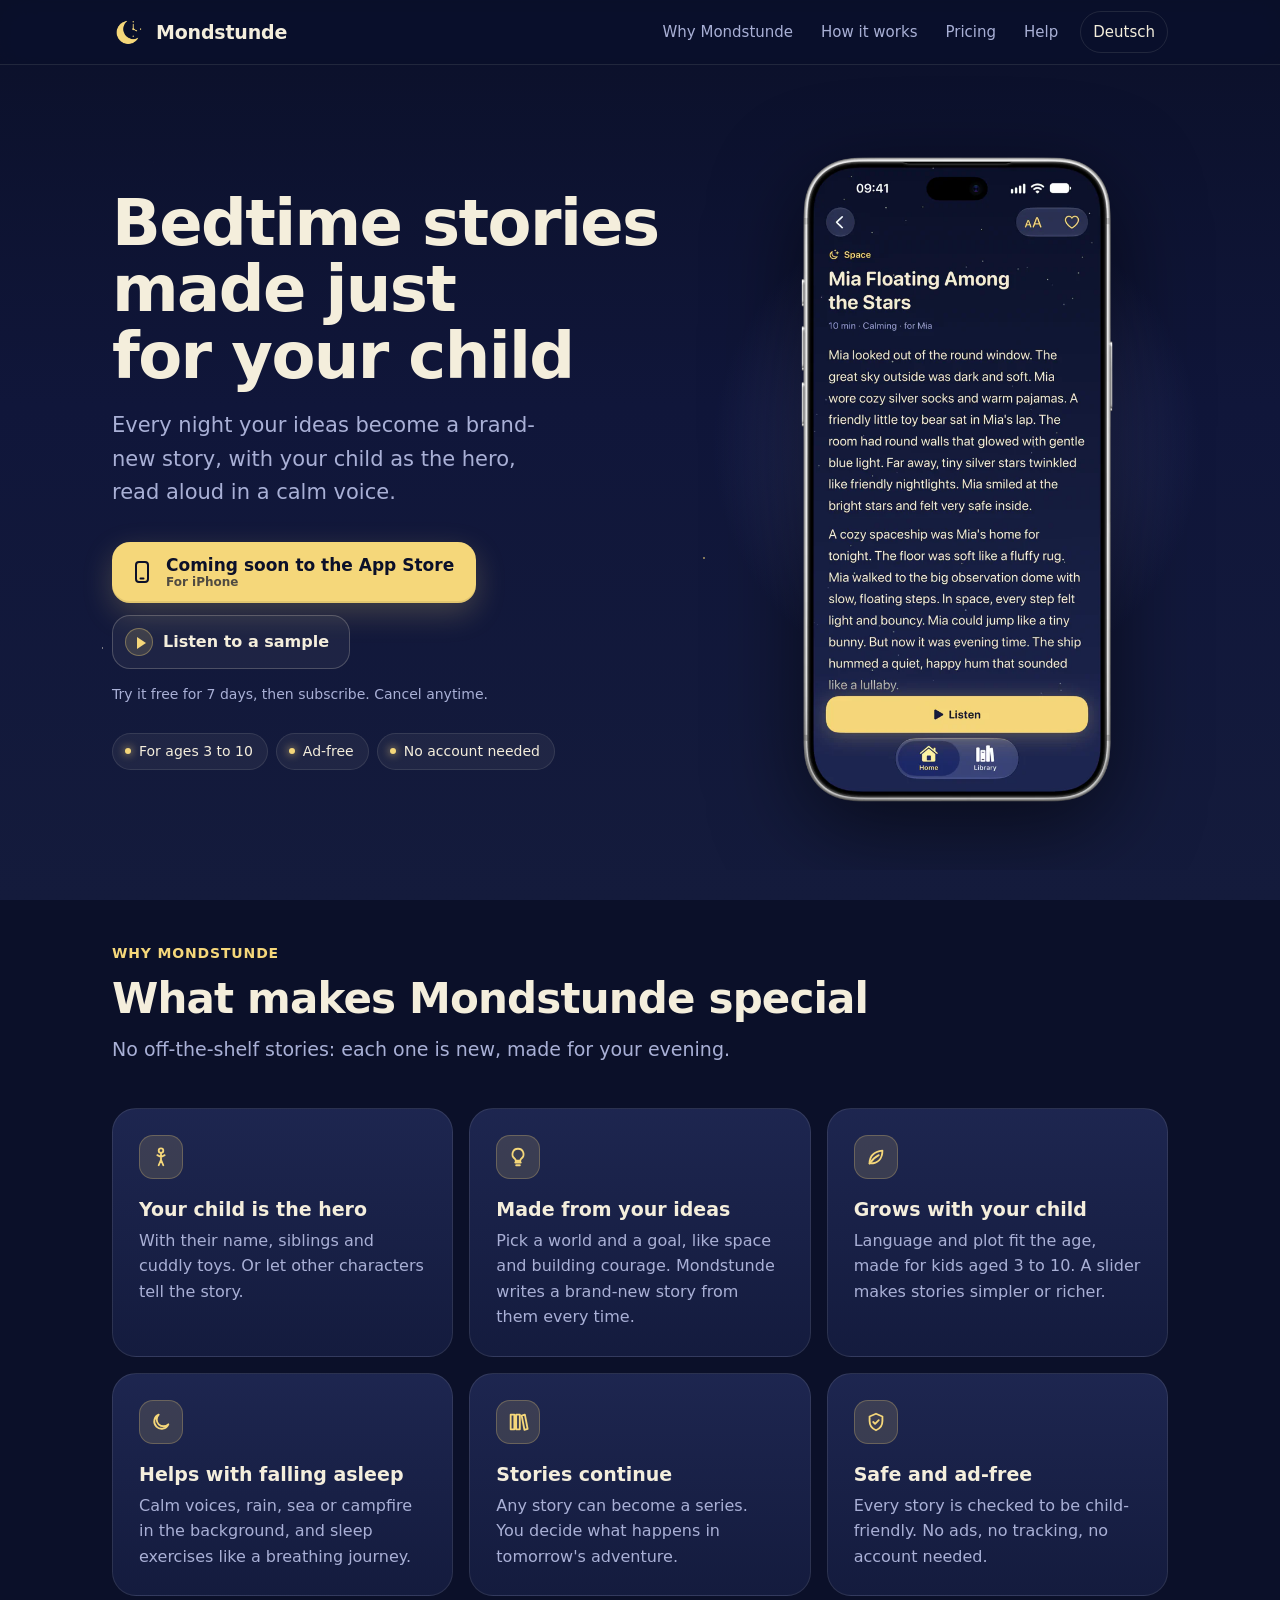
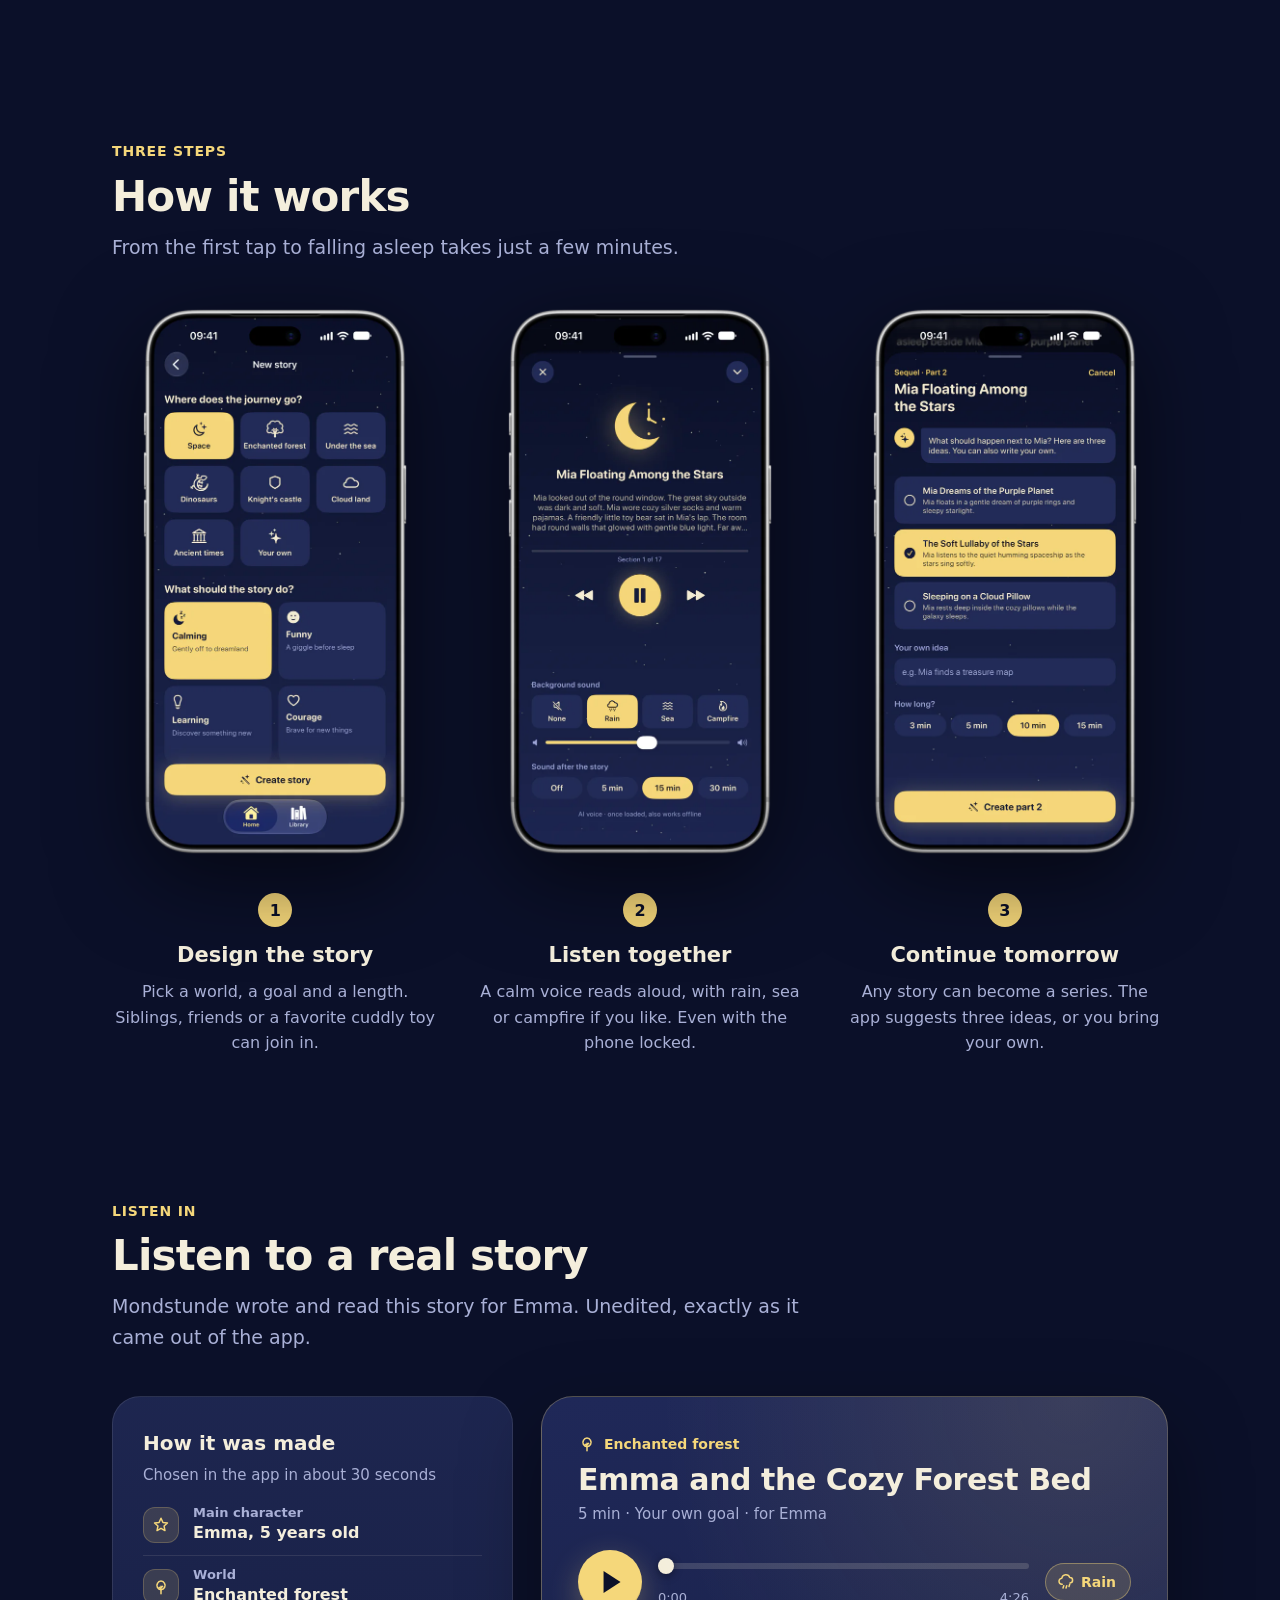
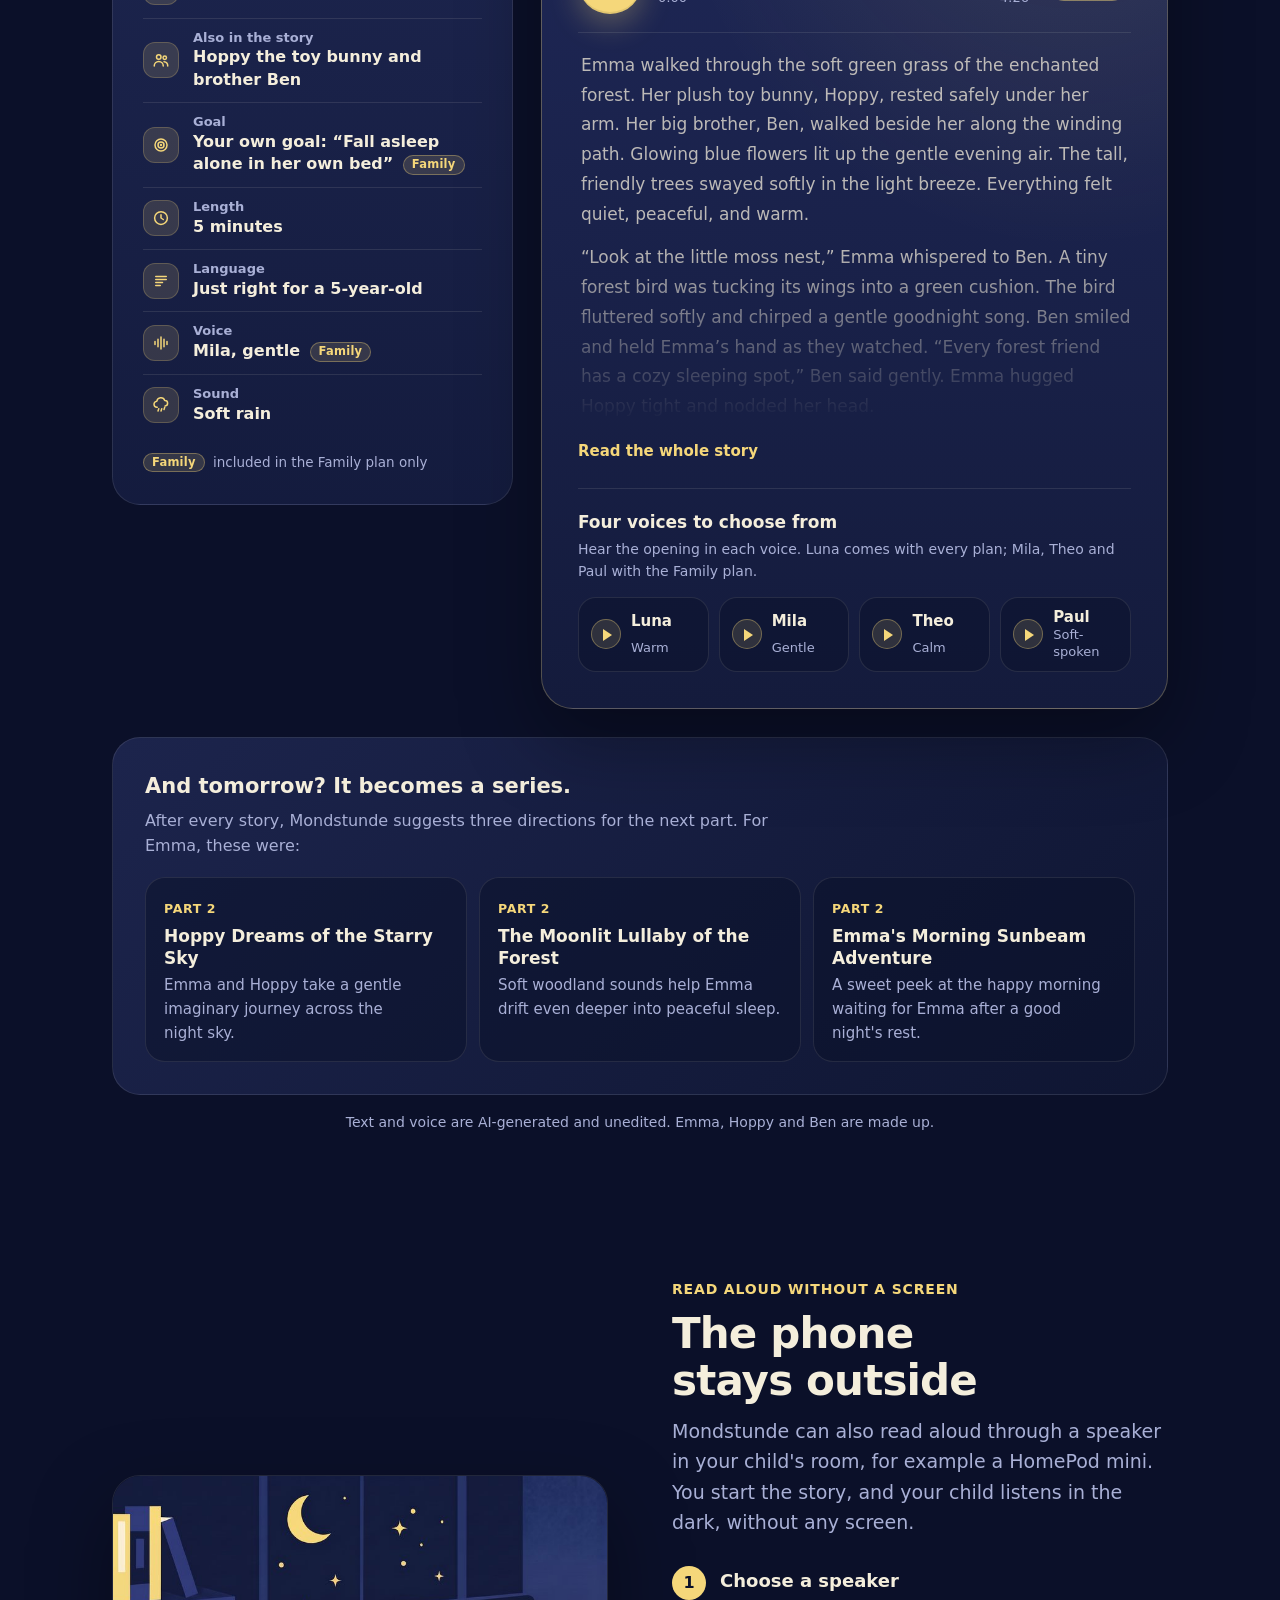
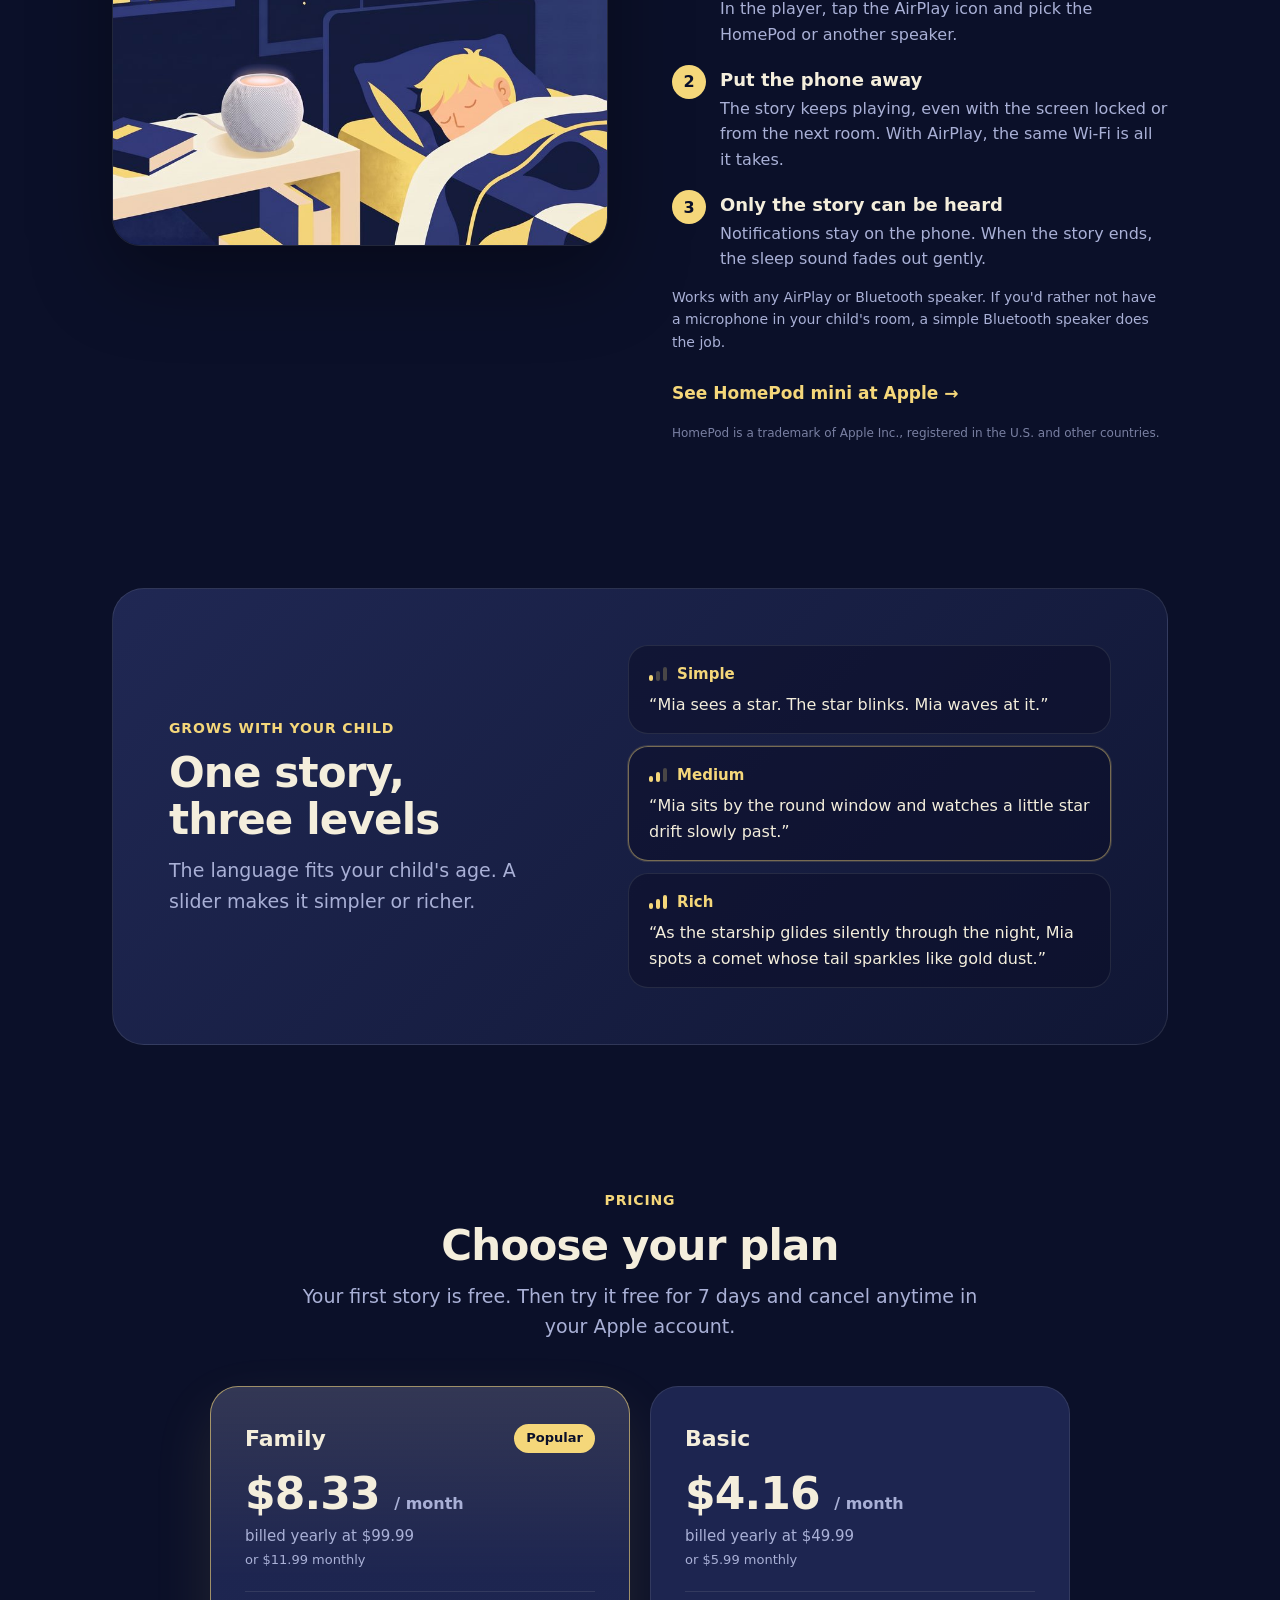
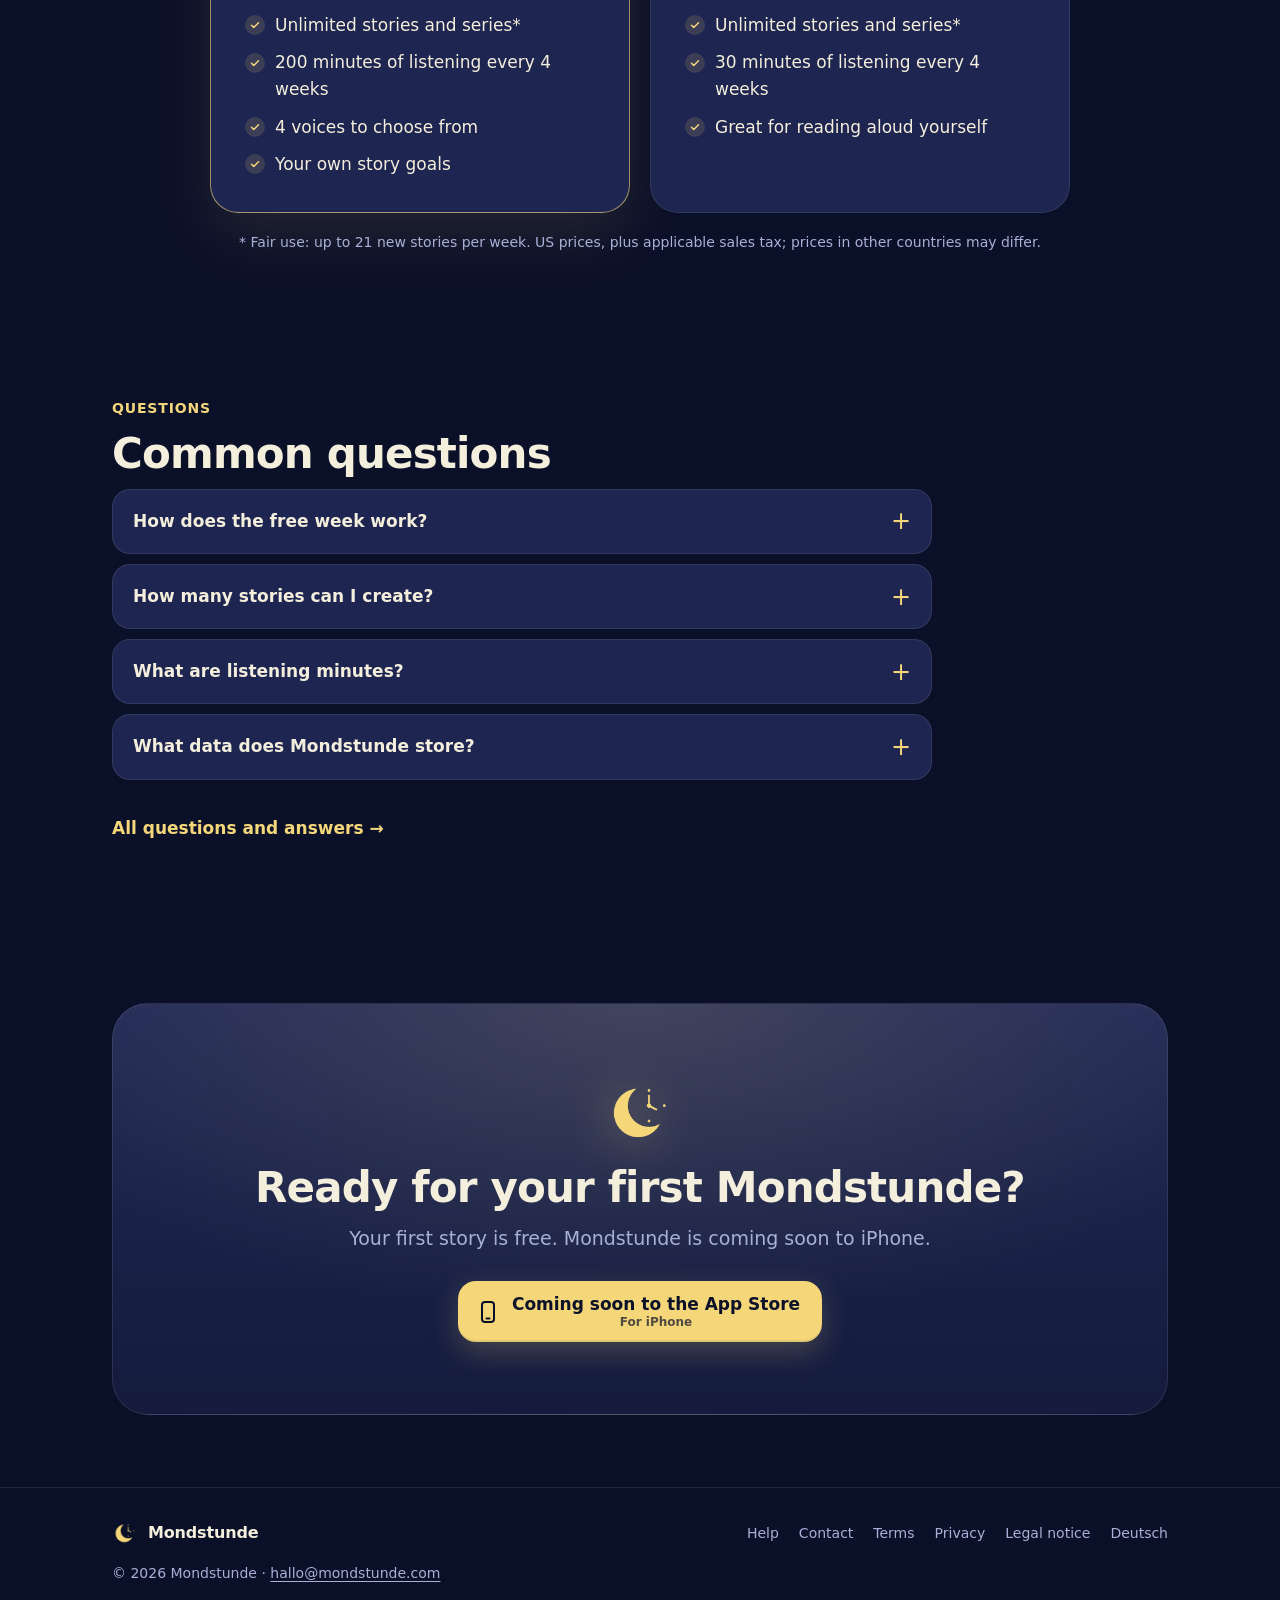
==== index.html @ e81ca119 "Lautsprecher, Adventskalender, Familie & Freunde ohne Versionshinweis; Gerätestimme entfernt Co-Auth" ====
<!doctype html>
<html lang="de">
<head>
<meta charset="utf-8">
<script>
(function () {
  var here = "de", other = "/en/", pref = null;
  try {
    var chosen = new URLSearchParams(location.search).get("lang");
    if (chosen === "de" || chosen === "en") {
      pref = chosen;
      try { localStorage.setItem("lang", chosen); } catch (e) {}
      history.replaceState(null, "", location.pathname + location.hash);
    } else {
      try { pref = localStorage.getItem("lang"); } catch (e) {}
    }
    if (pref !== "de" && pref !== "en") {
      if (/bot|crawl|spider|slurp|facebookexternalhit|whatsapp|preview/i.test(navigator.userAgent)) return;
      var first = (navigator.languages && navigator.languages[0]) || navigator.language || "";
      pref = /^de(-|$)/i.test(first) ? "de" : "en";
    }
    if (pref !== here) location.replace(other + location.hash);
  } catch (e) {}
})();
</script>
<meta name="viewport" content="width=device-width, initial-scale=1, viewport-fit=cover">
<title>Mondstunde – Gute-Nacht-Geschichten, die es nur für dein Kind gibt</title>
<meta name="description" content="Mondstunde schreibt aus euren Ideen jeden Abend eine neue Gute-Nacht-Geschichte, mit deinem Kind als Hauptfigur. Passend zum Alter, ruhig vorgelesen, sicher und werbefrei.">
<meta name="theme-color" content="#0B1029">
<meta property="og:title" content="Mondstunde – Gute-Nacht-Geschichten, die es nur für dein Kind gibt">
<meta property="og:description" content="Mondstunde schreibt aus euren Ideen jeden Abend eine neue Gute-Nacht-Geschichte, mit deinem Kind als Hauptfigur. Passend zum Alter, ruhig vorgelesen, sicher und werbefrei.">
<meta property="og:type" content="website">
<meta property="og:site_name" content="Mondstunde">
<meta property="og:url" content="https://mondstunde.com/">
<meta property="og:locale" content="de_DE">
<meta property="og:image" content="https://mondstunde.com/assets/og-de.jpg?v=8063f7ff">
<meta property="og:image:width" content="1200">
<meta property="og:image:height" content="630">
<meta property="og:image:alt" content="Mondstunde: Gute-Nacht-Geschichten, die es nur für dein Kind gibt – zwei iPhones mit der App">
<meta name="twitter:card" content="summary_large_image">
<link rel="canonical" href="https://mondstunde.com/">
<link rel="alternate" hreflang="de" href="https://mondstunde.com/">
<link rel="alternate" hreflang="en" href="https://mondstunde.com/en/">
<link rel="alternate" hreflang="x-default" href="https://mondstunde.com/en/">
<link rel="icon" href="/assets/favicon.png" type="image/png">
<link rel="apple-touch-icon" href="/assets/icon-180.png">
<link rel="stylesheet" href="/assets/site.css?v=3bc97963">
</head>
<body>
<header class="top">
  <div class="wrap top-inner">
    <a class="brand" href="/"><img src="/assets/zeichen.png" alt="" width="34" height="34">Mondstunde</a>
    <nav aria-label="Hauptmenü"><a href="/#vorteile" class="wide">Vorteile</a><a href="/#so-siehts-aus" class="wide">So sieht's aus</a><a href="/#preise" class="wide">Preise</a><a href="/support/" class="wide">Hilfe</a><a href="/en/?lang=en" class="lang">English</a></nav>
  </div>
</header>
<main>

<section class="hero">
  <div class="wrap hero-grid">
    <div class="hero-copy">
      <h1>Gute-Nacht-Geschichten, die es nur für dein Kind gibt</h1>
      <p class="lead">Aus euren Ideen wird jeden Abend eine neue Geschichte, mit deinem Kind als Hauptfigur, ruhig vorgelesen.</p>
      <div class="cta-row"><span class="store" role="text"><svg viewBox="0 0 24 24" aria-hidden="true"><rect x="6" y="2" width="12" height="20" rx="3" fill="none" stroke="currentColor" stroke-width="2"/><path d="M10.5 18.5h3" stroke="currentColor" stroke-width="2" stroke-linecap="round"/></svg><span>Bald im App Store<small>Für iPhone</small></span></span><a class="listen" href="#hoerprobe"><span class="listen-icon" aria-hidden="true"></span>Beispiel anhören</a></div>
      <p class="note">7 Tage kostenlos testen, danach im Abo. Jederzeit kündbar.</p>
      <ul class="chips"><li>Für 3 bis 10 Jahre</li><li>Werbefrei</li><li>Kein Konto nötig</li></ul>
    </div>
    <div class="hero-phone">
      <span class="glow" aria-hidden="true"></span>
      <figure class="phone"><img src="/assets/devices/de/hero-560.webp" srcset="/assets/devices/de/hero-560.webp 560w, /assets/devices/de/hero-980.webp 980w" sizes="(max-width: 760px) 60vw, 330px" width="980" height="2000" loading="eager" fetchpriority="high" decoding="async" alt="Eine Gute-Nacht-Geschichte in der App lesen"></figure>
    </div>
  </div>
</section>

<section id="vorteile" class="wrap block">
  <p class="eyebrow">Vorteile</p>
  <h2>Was Mondstunde besonders macht</h2>
  <p class="sub">Keine Geschichte von der Stange: Jede entsteht neu, genau für euren Abend.</p>
  <div class="grid"><div class="card"><span class="icon" aria-hidden="true"><svg viewBox="0 0 24 24" fill="none" stroke="currentColor" stroke-width="2" stroke-linecap="round" stroke-linejoin="round"><circle cx="12" cy="5" r="2.5"/><path d="M12 8v7M8 10l4 2 4-2M9.5 21l2.5-6 2.5 6"/></svg></span><h3>Dein Kind ist die Hauptfigur</h3><p>Mit Namen, Geschwistern und Kuscheltieren. Oder ihr lasst andere Figuren erzählen.</p></div><div class="card"><span class="icon" aria-hidden="true"><svg viewBox="0 0 24 24" fill="none" stroke="currentColor" stroke-width="2" stroke-linecap="round" stroke-linejoin="round"><path d="M9 18h6M10 21h4M12 3a6 6 0 0 0-3.5 10.9c.6.5 1 1.2 1 2.1h5c0-.9.4-1.6 1-2.1A6 6 0 0 0 12 3z"/></svg></span><h3>Aus euren Ideen</h3><p>Ihr wählt Welt und Ziel, z. B. Weltraum und Mut machen. Mondstunde schreibt daraus jedes Mal eine neue Geschichte.</p></div><div class="card"><span class="icon" aria-hidden="true"><svg viewBox="0 0 24 24" fill="none" stroke="currentColor" stroke-width="2" stroke-linecap="round" stroke-linejoin="round"><path d="M5 19c0-8 5-13 14-14 0 9-5 14-13 14z"/><path d="M5 19c3-4 6-7 10-9"/></svg></span><h3>Wächst mit</h3><p>Sprache und Handlung passen zum Alter, gemacht für Kinder von 3 bis 10 Jahren. Einfacher oder anspruchsvoller geht mit einem Regler.</p></div><div class="card"><span class="icon" aria-hidden="true"><svg viewBox="0 0 24 24" fill="none" stroke="currentColor" stroke-width="2" stroke-linecap="round" stroke-linejoin="round"><path d="M20 14.5A8 8 0 1 1 9.5 4a6.5 6.5 0 0 0 10.5 10.5z"/></svg></span><h3>Hilft beim Einschlafen</h3><p>Ruhige Stimmen, Regen, Meer oder Lagerfeuer im Hintergrund und Einschlafübungen wie die Atemreise.</p></div><div class="card"><span class="icon" aria-hidden="true"><svg viewBox="0 0 24 24" fill="none" stroke="currentColor" stroke-width="2" stroke-linecap="round" stroke-linejoin="round"><path d="M4 4h4v16H4zM10 4h4v16h-4zM16 5l3.5-1 3 15.5-3.5 1z"/></svg></span><h3>Geschichten gehen weiter</h3><p>Aus jeder Geschichte wird auf Wunsch eine Serie. Ihr bestimmt, wie das Abenteuer morgen weitergeht.</p></div><div class="card"><span class="icon" aria-hidden="true"><svg viewBox="0 0 24 24" fill="none" stroke="currentColor" stroke-width="2" stroke-linecap="round" stroke-linejoin="round"><path d="M12 3l7 3v5c0 5-3 8.5-7 10-4-1.5-7-5-7-10V6z"/><path d="M9 12l2 2 4-4"/></svg></span><h3>Sicher und werbefrei</h3><p>Jede Geschichte wird auf Kindgerechtheit geprüft. Keine Werbung, kein Tracking, kein Konto nötig.</p></div></div>
</section>

<section id="so-siehts-aus" class="wrap block">
  <p class="eyebrow">In drei Schritten</p>
  <h2>So sieht's aus</h2>
  <p class="sub">Vom ersten Tipp bis zum Einschlafen dauert es nur wenige Minuten.</p>
  <ol class="steps"><li class="step"><figure class="phone"><img src="/assets/devices/de/create-560.webp" srcset="/assets/devices/de/create-560.webp 560w, /assets/devices/de/create-980.webp 980w" sizes="(max-width: 760px) 60vw, 330px" width="980" height="2000" loading="lazy" decoding="async" alt="Eine neue Geschichte gestalten"></figure><div class="step-text"><span class="num">1</span><h3>Geschichte gestalten</h3><p>Wählt Welt, Ziel und Länge. Geschwister, Freunde oder das Lieblingskuscheltier spielen auf Wunsch mit.</p></div></li><li class="step"><figure class="phone"><img src="/assets/devices/de/listen-560.webp" srcset="/assets/devices/de/listen-560.webp 560w, /assets/devices/de/listen-980.webp 980w" sizes="(max-width: 760px) 60vw, 330px" width="980" height="2000" loading="lazy" decoding="async" alt="Vorlesen mit Hintergrundgeräusch"></figure><div class="step-text"><span class="num">2</span><h3>Vorlesen lassen</h3><p>Eine ruhige Stimme liest vor, auf Wunsch mit Regen, Meer oder Lagerfeuer. Auch bei gesperrtem Handy.</p></div></li><li class="step"><figure class="phone"><img src="/assets/devices/de/series-560.webp" srcset="/assets/devices/de/series-560.webp 560w, /assets/devices/de/series-980.webp 980w" sizes="(max-width: 760px) 60vw, 330px" width="980" height="2000" loading="lazy" decoding="async" alt="Eine Geschichte als Serie fortsetzen"></figure><div class="step-text"><span class="num">3</span><h3>Morgen weitererzählen</h3><p>Aus jeder Geschichte wird eine Serie. Die App schlägt drei Ideen vor, oder ihr habt eine eigene.</p></div></li></ol>
</section>


<section id="hoerprobe" class="wrap block sample">
  <p class="eyebrow">Hörprobe</p>
  <h2>Hör dir eine echte Geschichte an</h2>
  <p class="sub">Diese Geschichte hat Mondstunde für Mia geschrieben und vorgelesen. Unbearbeitet, genau so, wie sie aus der App kam.</p>
  <div class="sample-grid">
    <aside class="recipe" aria-labelledby="recipe-h">
      <h3 id="recipe-h">So wurde sie erstellt</h3>
      <p class="recipe-sub">In etwa 30 Sekunden in der App ausgewählt</p>
      <ul class="recipe-list"><li><span class="ricon" aria-hidden="true"><svg viewBox="0 0 24 24" fill="none" stroke="currentColor" stroke-width="2" stroke-linecap="round" stroke-linejoin="round"><path d="M12 3l2.6 5.6 6 .7-4.5 4.1 1.2 6L12 16.4 6.7 19.4l1.2-6L3.4 9.3l6-.7z"/></svg></span><span class="rlabel">Hauptfigur</span><span class="rvalue">Mia, 5 Jahre</span></li><li><span class="ricon" aria-hidden="true"><svg viewBox="0 0 24 24" fill="none" stroke="currentColor" stroke-width="2" stroke-linecap="round" stroke-linejoin="round"><path d="M12 15.5a5.5 5.5 0 0 0 4.6-8.5A5 5 0 0 0 7.4 7a5.5 5.5 0 0 0 4.6 8.5z"/><path d="M12 11v10M12 14.5l-2.5-2M12 13l2.2-1.8"/></svg></span><span class="rlabel">Welt</span><span class="rvalue">Zauberwald</span></li><li><span class="ricon" aria-hidden="true"><svg viewBox="0 0 24 24" fill="none" stroke="currentColor" stroke-width="2" stroke-linecap="round" stroke-linejoin="round"><circle cx="9" cy="8" r="3"/><path d="M3 20c0-3.3 2.7-6 6-6s6 2.7 6 6"/><circle cx="17" cy="9" r="2.3"/><path d="M16 14.2c2.8.2 5 2.5 5 5.8"/></svg></span><span class="rlabel">Mit dabei</span><span class="rvalue">Kuschelhase Hoppel und Bruder Ben</span></li><li><span class="ricon" aria-hidden="true"><svg viewBox="0 0 24 24" fill="none" stroke="currentColor" stroke-width="2" stroke-linecap="round" stroke-linejoin="round"><circle cx="12" cy="12" r="8"/><circle cx="12" cy="12" r="4"/><circle cx="12" cy="12" r=".6" fill="currentColor"/></svg></span><span class="rlabel">Ziel</span><span class="rvalue">Eigenes Ziel: „Allein im eigenen Bett einschlafen“ <span class="fam">Familie</span></span></li><li><span class="ricon" aria-hidden="true"><svg viewBox="0 0 24 24" fill="none" stroke="currentColor" stroke-width="2" stroke-linecap="round" stroke-linejoin="round"><circle cx="12" cy="12" r="8.5"/><path d="M12 7.5V12l3 2"/></svg></span><span class="rlabel">Länge</span><span class="rvalue">5 Minuten</span></li><li><span class="ricon" aria-hidden="true"><svg viewBox="0 0 24 24" fill="none" stroke="currentColor" stroke-width="2" stroke-linecap="round" stroke-linejoin="round"><path d="M5 6h14M5 10h14M5 14h9M5 18h6"/></svg></span><span class="rlabel">Sprache</span><span class="rvalue">Passend für 5 Jahre</span></li><li><span class="ricon" aria-hidden="true"><svg viewBox="0 0 24 24" fill="none" stroke="currentColor" stroke-width="2" stroke-linecap="round" stroke-linejoin="round"><path d="M4 10v4M8 7v10M12 4v16M16 7v10M20 10v4"/></svg></span><span class="rlabel">Stimme</span><span class="rvalue">Mila, sanft <span class="fam">Familie</span></span></li><li><span class="ricon" aria-hidden="true"><svg viewBox="0 0 24 24" fill="none" stroke="currentColor" stroke-width="2" stroke-linecap="round" stroke-linejoin="round"><path d="M7 15a4 4 0 0 1-.6-8A5.5 5.5 0 0 1 17 6a3.6 3.6 0 0 1 .4 7.2"/><path d="M9 17l-1 3M13 17l-1 3M17 15l-1 3"/></svg></span><span class="rlabel">Geräusch</span><span class="rvalue">Leiser Regen</span></li></ul>
      <p class="recipe-note"><span class="fam">Familie</span> nur im Familien-Abo</p>
    </aside>
    <article class="player" data-story="/assets/sample/story-de.m4a?v=c033fe6c" data-rain="/assets/sample/rain.m4a"
      data-title="Mia und das weiche Zauberbett" data-label-play="Geschichte anhören" data-label-pause="Pause"
      data-label-more="Ganze Geschichte lesen" data-label-less="Weniger anzeigen" data-rain-on="Regengeräusch an" data-rain-off="Regengeräusch aus">
      <div class="player-head">
        <p class="player-world"><span class="ricon" aria-hidden="true"><svg viewBox="0 0 24 24" fill="none" stroke="currentColor" stroke-width="2" stroke-linecap="round" stroke-linejoin="round"><path d="M12 15.5a5.5 5.5 0 0 0 4.6-8.5A5 5 0 0 0 7.4 7a5.5 5.5 0 0 0 4.6 8.5z"/><path d="M12 11v10M12 14.5l-2.5-2M12 13l2.2-1.8"/></svg></span>Zauberwald</p>
        <h3>Mia und das weiche Zauberbett</h3>
        <p class="player-meta">5 Min · Eigenes Ziel · für Mia</p>
      </div>
      <div class="controls">
        <button type="button" class="play" aria-label="Geschichte anhören"><span class="play-icon" aria-hidden="true"></span></button>
        <div class="track">
          <input type="range" class="seek" min="0" max="251.5" step="0.1" value="0" aria-label="Position in der Geschichte">
          <div class="times"><span class="now">0:00</span><span>4:12</span></div>
        </div>
        <button type="button" class="rain-toggle" aria-pressed="true" aria-label="Regengeräusch an"><span class="ricon" aria-hidden="true"><svg viewBox="0 0 24 24" fill="none" stroke="currentColor" stroke-width="2" stroke-linecap="round" stroke-linejoin="round"><path d="M7 15a4 4 0 0 1-.6-8A5.5 5.5 0 0 1 17 6a3.6 3.6 0 0 1 .4 7.2"/><path d="M9 17l-1 3M13 17l-1 3M17 15l-1 3"/></svg></span><span>Regen</span></button>
      </div>
      <div class="story-text collapsed" lang="de"><p data-start="0">Am Rand vom Zauberwald ging langsam die Sonne unter. Der Himmel leuchtete in warmen Farben wie eine saftige Aprikose. Über den Moosbäumen flogen kleine Glühwürmchen und machten sanftes Licht. Mia stand am Fenster und sah den funkelnden Lichtern zu. Heute war ein ganz besonderer Abend für das Mädchen. Mia wollte nämlich heute ganz allein in ihrem eigenen Bett schlafen.</p><p data-start="26.8">Ihr kleiner Bruder Ben kam mit nackten Füßen ins Zimmer getappt. Er hielt sein liebstes Holzauto fest in der Hand. „Schau mal, Mia, die Eichhörnchen schlafen auch schon“, sagte Ben leise. Draußen kuschelten sich die kleinen Waldtiere in ihre weichen Nester aus Moos. Mia nickte und spürte ein winziges Kribbeln im Bauch. Allein einzuschlafen fühlte sich noch ein wenig ungewohnt an.</p><p data-start="54.46" class="later">Zum Glück war Kuschelhase Hoppel immer an Mias Seite. Hoppel hatte samtig weiche Schlappohren und ein Näschen aus rosa Stoff. Mia nahm den Hasen fest in den Arm und drückte ihn. „Keine Sorge, Hoppel, ich passe heute Nacht auf dich auf“, flüsterte sie. Hoppel schaute sie mit seinen lieben Knopfaugen an. Mit dem weichen Hasen im Arm fühlte sich Mia schon viel mutiger.</p><p data-start="81.11" class="later">Bruder Ben kletterte kurz zu Mia auf die dicke Matratze. Sie bauten zusammen eine richtige kleine Kuschelhöhle aus Kissen. Die Decke war so blau wie der Abendhimmel im Zauberwald. „Hier ist es richtig gemütlich und warm“, sagte Ben und gähnte herzhaft. Auch die kleinen Waldelfen draußen deckten sich nun mit großen Blütenblättern zu. Alles bereitete sich auf eine ruhige, friedliche Nacht vor.</p><p data-start="109.65" class="later">Mama kam herein und gab beiden Kindern einen warmen Gute-Nacht-Kuss. Ben winkte noch einmal fröhlich und tapste dann in sein eigenes Zimmer. Nun war Mia ganz allein in ihrem gemütlichen Bett. Ein leiser, sanfter Wind wehte durch das angekippte Fenster. Der Wind roch wunderbar nach frischen Tannennadeln und süßen Waldbeeren. Das Bett fühlte sich wie eine schützende Wolke an.</p><p data-start="137.78" class="later">Mia legte Kuschelhase Hoppel direkt neben ihr weiches Kissen. Hoppel kuschelte sein Näschen an Mias Wange. „Siehst du, wir zwei schaffen das ganz wunderbar“, sagte Mia stolz. Sie zog die warme Bettdecke bis an ihr Kinn heran. In ihrem Bauch war das Kribbeln nun ganz verschwunden. Stattdessen fühlte Mia sich sicher, geborgen und rundherum zufrieden in ihrem eigenen Zauberbett.</p><p data-start="167.07" class="later">Draußen im Zauberwald begannen die silbernen Sterne zu funkeln. Die Glühwürmchen tanzten ihren letzten, ruhigen Abendtanz über den Moossteinen. Eine kleine Nachteule rief leise und friedlich durch die Wipfel der Bäume. Alles war still und wohlbehütet. Mia spürte, wie ihre Augenlider langsam immer schwerer wurden. Jeder Atemzug fühlte sich ruhig und tief an.</p><p data-start="194.89" class="later">Mia strich noch einmal über Hoppels weiches Hasenfell. Der Hase schlief bestimmt schon tief und träumte von saftigen Kleeblättern. Mia lächelte im Dunkeln und kuschelte sich noch ein Stück tiefer ein. Allein im eigenen Bett zu schlafen war wirklich herrlich und gar nicht schwer. Ein warmes, behagliches Gefühl breitete sich von ihren Zehen bis in ihre Haarspitzen aus.</p><p data-start="223.49" class="later">Die Sterne am Himmel leuchteten wie kleine Nachtlichter für das tapfere Mädchen. Mia schloss nun ganz ruhig ihre Augen. Die Geräusche des Zauberwaldes wiegten sie sanft in den Schlaf. Ben schlief tief nebenan, und Hoppel lag fest in Mias Arm. Mia atmete noch einmal ganz ruhig ein und aus. Sie glitt hinüber in einen wunderschönen Traum voller bunter Waldelfen.</p></div>
      <button type="button" class="more-toggle" aria-expanded="false">Ganze Geschichte lesen</button>
      <div class="voices">
        <p class="voices-h">Vier Stimmen zur Auswahl</p>
        <p class="voices-sub">Hör dir den Anfang in jeder Stimme an. Luna gibt es in jedem Abo, Mila, Theo und Paul im Familien-Abo.</p>
        <ul class="voice-list"><li><button type="button" class="voice" data-src="/assets/sample/voice-luna-de.m4a?v=4bacbca3" aria-label="Anfang mit Luna anhören"><span class="vplay" aria-hidden="true"></span><span class="vname">Luna</span><span class="vdesc">Warm</span></button></li><li><button type="button" class="voice" data-src="/assets/sample/voice-mila-de.m4a?v=0c808092" aria-label="Anfang mit Mila anhören"><span class="vplay" aria-hidden="true"></span><span class="vname">Mila</span><span class="vdesc">Sanft</span></button></li><li><button type="button" class="voice" data-src="/assets/sample/voice-theo-de.m4a?v=e8e3fb6f" aria-label="Anfang mit Theo anhören"><span class="vplay" aria-hidden="true"></span><span class="vname">Theo</span><span class="vdesc">Ruhig</span></button></li><li><button type="button" class="voice" data-src="/assets/sample/voice-paul-de.m4a?v=d815c530" aria-label="Anfang mit Paul anhören"><span class="vplay" aria-hidden="true"></span><span class="vname">Paul</span><span class="vdesc">Leise</span></button></li></ul>
      </div>
      <audio class="story-audio" preload="none" src="/assets/sample/story-de.m4a?v=c033fe6c"></audio>
    </article>
  </div>
  <div class="series">
    <h3>Und morgen? Daraus wird eine Serie.</h3>
    <p class="series-sub">Nach jeder Geschichte schlägt Mondstunde drei Richtungen für den nächsten Teil vor. Für Mia waren es diese:</p>
    <ol class="directions"><li><span class="part">Teil 2</span><h4>Mias Reise in den Wolkentraum</h4><p>Mia fliegt auf einer weichen Wolke durch den schlafenden Zauberwald.</p></li><li><span class="part">Teil 2</span><h4>Das Schlaflied der kleinen Elfen</h4><p>Sanfte Elfenmusik singt Mia und Hoppel in den schönsten Schlaf.</p></li><li><span class="part">Teil 2</span><h4>Hoppel und der Mondscheinpfad</h4><p>Ein silberner Mondstrahl weckt geheimnisvolle, friedliche Träume in Mias Zimmer.</p></li></ol>
  </div>
  <p class="honest">Text und Stimme sind KI-generiert und unbearbeitet. Mia, Hoppel und Ben sind ausgedacht.</p>
</section>
<script src="/assets/sample.js?v=a79c2566" defer></script>



<section id="vorlesen-ohne-bildschirm" class="wrap block">
  <div class="speaker">
    <figure class="speaker-art">
      <img src="/assets/lautsprecher-1400.jpg" srcset="/assets/lautsprecher-800.jpg 800w, /assets/lautsprecher-1400.jpg 1400w"
           sizes="(max-width: 860px) 100vw, 540px" width="1400" height="1045" loading="lazy" alt="Illustration: Ein Kind schläft unter der Decke, auf dem Nachttisch steht ein HomePod mini, dessen Oberseite leise leuchtet. Im Fenster Mond und Sterne.">
    </figure>
    <div class="speaker-copy">
      <p class="eyebrow">Vorlesen ohne Bildschirm</p>
      <h2>Das Handy bleibt draußen</h2>
      <p class="sub">Mondstunde liest auch über einen Lautsprecher im Kinderzimmer vor, zum Beispiel einen HomePod mini. Ihr startet die Geschichte, und euer Kind hört im Dunkeln zu, ganz ohne Bildschirm.</p>
      <ol class="speaker-steps"><li><span class="num">1</span><div><h3>Lautsprecher wählen</h3><p>Im Player aufs AirPlay-Symbol tippen und den HomePod oder einen anderen Lautsprecher wählen.</p></div></li><li><span class="num">2</span><div><h3>Handy weglegen</h3><p>Die Geschichte läuft weiter, auch bei gesperrtem Bildschirm oder aus dem Nebenzimmer. Bei AirPlay reicht dasselbe WLAN.</p></div></li><li><span class="num">3</span><div><h3>Nur die Geschichte ist zu hören</h3><p>Mitteilungen bleiben auf dem Handy. Nach dem Ende klingt das Einschlafgeräusch sanft aus.</p></div></li></ol>
      <p class="note">Funktioniert mit jedem AirPlay- oder Bluetooth-Lautsprecher. Wer kein Mikrofon im Kinderzimmer möchte, nimmt einen einfachen Bluetooth-Lautsprecher.</p>
      <p><a class="more" href="https://www.apple.com/de/homepod-mini/" rel="noopener">HomePod mini bei Apple ansehen →</a></p>
      <p class="fine">HomePod ist eine Marke der Apple Inc., eingetragen in den USA und weiteren Ländern.</p>
    </div>
  </div>
</section>


<section class="wrap block">
  <div class="levels">
    <div class="levels-intro">
      <p class="eyebrow">Wächst mit</p>
      <h2>Eine Geschichte, drei Stufen</h2>
      <p class="sub">Die Sprache passt sich dem Alter an. Mit einem Regler macht ihr sie einfacher oder anspruchsvoller.</p>
    </div>
    <ul class="level-list"><li><span class="level-name"><span class="bars" data-level="1"><i></i><i></i><i></i></span>Einfach</span><p>„Mia sieht einen Stern. Der Stern blinkt. Mia winkt ihm zu.“</p></li><li><span class="level-name"><span class="bars" data-level="2"><i></i><i></i><i></i></span>Mittel</span><p>„Mia sitzt am runden Fenster und schaut zu, wie ein kleiner Stern langsam vorbeizieht.“</p></li><li><span class="level-name"><span class="bars" data-level="3"><i></i><i></i><i></i></span>Anspruchsvoll</span><p>„Während das Sternenschiff lautlos durch die Nacht gleitet, entdeckt Mia einen Kometen, dessen Schweif wie Goldstaub glitzert.“</p></li></ul>
  </div>
</section>

<section id="preise" class="wrap block pricing">
  <p class="eyebrow">Preise</p>
  <h2>Wähle euer Abo</h2>
  <p class="sub">Die erste Geschichte ist gratis. Danach 7 Tage kostenlos testen, jederzeit über dein Apple-Konto kündbar.</p>
  <div class="plans"><div class="plan featured"><div class="plan-head"><h3>Familie</h3><span class="badge">Beliebt</span></div><p class="price">9,99 € <small>/ Monat</small></p><p class="yearly">119,99 € jährlich abgerechnet</p><p class="monthly">oder 13,99 € monatlich</p><ul class="checks"><li>Unbegrenzt Geschichten und Serien*</li><li>200 Minuten vorgelesen alle 4 Wochen</li><li>4 Stimmen zur Auswahl</li><li>Eigene Ziele für Geschichten</li></ul></div><div class="plan"><div class="plan-head"><h3>Basis</h3></div><p class="price">4,99 € <small>/ Monat</small></p><p class="yearly">59,99 € jährlich abgerechnet</p><p class="monthly">oder 6,99 € monatlich</p><ul class="checks"><li>Unbegrenzt Geschichten und Serien*</li><li>30 Minuten vorgelesen alle 4 Wochen</li><li>Ideal zum Selbstvorlesen</li></ul></div></div>
  <p class="note">* Faire Nutzung: bis zu 21 neue Geschichten pro Woche. Preise inkl. MwSt.</p>
</section>

<section class="wrap block">
  <p class="eyebrow">Fragen</p>
  <h2>Häufige Fragen</h2>
  <div class="faq"><details><summary>Wie funktioniert die Gratiswoche?</summary><p>Neue Abonnent:innen können Mondstunde 7 Tage kostenlos testen. Kündigst du vor Ende der Woche, zahlst du nichts. Danach verlängert sich das Abo automatisch.</p></details><details><summary>Wie viele Geschichten kann ich erstellen?</summary><p>Mit Abo bis zu 21 neue Geschichten pro Woche (faire Nutzung). Fertige Geschichten kannst du so oft lesen und hören, wie du möchtest.</p></details><details><summary>Was bedeuten die Vorlese-Minuten?</summary><p>Die KI-Stimme kostet uns pro Minute Geld, deshalb gibt es ein Kontingent: 200 Minuten im Familien-Abo, 30 Minuten im Basis-Abo, jeweils für 4 Wochen. Einmal vorgelesene Geschichten sind gespeichert und kosten beim erneuten Anhören keine Minuten. Den Stand siehst du in den Einstellungen.</p></details><details><summary>Welche Daten speichert Mondstunde?</summary><p>Du brauchst kein Konto. Für eine Geschichte übertragen wir nur Vorname, Alter und Anrede deines Kindes, die gewählten Optionen, die Namen weiterer Figuren (mit Rolle, z. B. „Bello (Hund)“) und ab Version 1.1 die eingetragenen Lieblingsdinge an Google Gemini. Ab Version 1.1 fragt die App vorher nach deiner Zustimmung. Geschichten und Profile liegen auf deinem Gerät und ab Version 1.1 in deiner privaten iCloud, auf die wir keinen Zugriff haben. Audio bleibt auf dem Gerät. Unter Einstellungen → Alle Daten löschen entfernst du mit einem Tipp deine Geschichten, Profile und dein anonymes Konto, auch aus iCloud. Was danach noch kurz gespeichert bleibt, steht in der <a href="/datenschutz/">Datenschutzerklärung</a>.</p></details></div>
  <p><a class="more" href="/support/">Alle Fragen und Antworten →</a></p>
</section>

<section class="wrap block">
  <div class="final">
    <img src="/assets/zeichen.png" alt="" width="72" height="72">
    <h2>Bereit für die erste Mondstunde?</h2>
    <p class="sub">Die erste Geschichte ist gratis. Mondstunde erscheint bald für iPhone.</p>
    <span class="store" role="text"><svg viewBox="0 0 24 24" aria-hidden="true"><rect x="6" y="2" width="12" height="20" rx="3" fill="none" stroke="currentColor" stroke-width="2"/><path d="M10.5 18.5h3" stroke="currentColor" stroke-width="2" stroke-linecap="round"/></svg><span>Bald im App Store<small>Für iPhone</small></span></span>
  </div>
</section>

</main>
<footer>
  <div class="wrap foot">
    <a class="brand small" href="/"><img src="/assets/zeichen.png" alt="" width="26" height="26">Mondstunde</a>
    <nav aria-label="Rechtliches"><a href="/support/">Hilfe</a><a href="/kontakt/">Kontakt</a><a href="/nutzungsbedingungen/">Nutzungsbedingungen</a><a href="/datenschutz/">Datenschutz</a><a href="/impressum/">Impressum</a><a href="/en/?lang=en">English</a></nav>
    <span class="copy">© 2026 Mondstunde · <a href="mailto:hallo@mondstunde.com">hallo@mondstunde.com</a></span>
  </div>
</footer>
</body>
</html>
---- assets/site.css ----
/* Mondstunde – eine ruhige Nachtseite im Stil der App: Nachtblau, Goldgelb, runde Schrift.
   Keine externen Dateien (keine Webfonts, kein Tracking): SF Rounded auf Apple-Geräten, sonst Systemschrift. */
:root {
  --night: #141B3C;
  --night-deep: #0B1029;
  --card: #1D2550;
  --card-high: #2E3870;
  --cream: #F4EEDC;
  --mist: #A9B0D6;
  --gold: #F5D77A;
  --gold-soft: rgba(245, 215, 122, 0.14);
  --line: rgba(244, 238, 220, 0.10);
  --font: ui-rounded, "SF Pro Rounded", system-ui, -apple-system, "Segoe UI", Roboto, sans-serif;
  --gutter: clamp(16px, 4vw, 32px);
  color-scheme: dark;
}
* { box-sizing: border-box; }
html { scroll-behavior: smooth; scroll-padding-top: 80px; -webkit-text-size-adjust: 100%; }
@media (prefers-reduced-motion: reduce) { html { scroll-behavior: auto; } }
body {
  margin: 0;
  color: var(--cream);
  font: 17px/1.6 var(--font);
  background: var(--night-deep);
  overflow-x: hidden;
}
/* Sternenhimmel: zwei Ebenen feiner Punkte über einem Verlauf von Mitternacht zu Nachtblau. */
body::before {
  content: "";
  position: fixed;
  inset: 0;
  z-index: -1;
  background:
    radial-gradient(1px 1px at 12% 18%, rgba(244,238,220,.75) 50%, transparent 51%),
    radial-gradient(1px 1px at 78% 9%, rgba(244,238,220,.6) 50%, transparent 51%),
    radial-gradient(1.5px 1.5px at 64% 32%, rgba(244,238,220,.55) 50%, transparent 51%),
    radial-gradient(1px 1px at 30% 44%, rgba(244,238,220,.5) 50%, transparent 51%),
    radial-gradient(1px 1px at 88% 58%, rgba(244,238,220,.5) 50%, transparent 51%),
    radial-gradient(1.5px 1.5px at 8% 72%, rgba(244,238,220,.45) 50%, transparent 51%),
    radial-gradient(1px 1px at 46% 84%, rgba(244,238,220,.4) 50%, transparent 51%),
    radial-gradient(1px 1px at 94% 90%, rgba(244,238,220,.4) 50%, transparent 51%),
    radial-gradient(1px 1px at 22% 6%, rgba(244,238,220,.5) 50%, transparent 51%),
    radial-gradient(1.5px 1.5px at 55% 62%, rgba(245,215,122,.5) 50%, transparent 51%),
    linear-gradient(180deg, var(--night-deep) 0%, #10163A 45%, var(--night) 100%);
}
a { color: var(--gold); text-underline-offset: 3px; }
a:focus-visible, button:focus-visible, summary:focus-visible { outline: 2px solid var(--gold); outline-offset: 3px; border-radius: 8px; }
img { max-width: 100%; height: auto; display: block; }
h1, h2, h3 { text-wrap: balance; }
p { text-wrap: pretty; }
.wrap { max-width: 1120px; margin: 0 auto; padding-inline: var(--gutter); }
.narrow { max-width: 780px; }

/* Kopf: bleibt beim Scrollen sichtbar, leicht durchscheinend. */
.top {
  position: sticky;
  top: 0;
  z-index: 10;
  background: rgba(11, 16, 41, 0.72);
  backdrop-filter: saturate(140%) blur(14px);
  -webkit-backdrop-filter: saturate(140%) blur(14px);
  border-bottom: 1px solid var(--line);
}
.top-inner { display: flex; align-items: center; justify-content: space-between; gap: 16px; height: 64px; }
.brand { display: inline-flex; align-items: center; gap: 10px; color: var(--cream); text-decoration: none; font-weight: 700; font-size: 19px; letter-spacing: -0.01em; }
.brand img { width: 34px; height: 34px; }
.brand.small { font-size: 16px; }
.brand.small img { width: 26px; height: 26px; }
.top nav { display: flex; align-items: center; gap: 4px; font-size: 15px; }
.top nav a { color: var(--mist); text-decoration: none; padding: 8px 12px; border-radius: 999px; transition: color .2s, background-color .2s; }
.top nav a:hover, .top nav a[aria-current="page"] { color: var(--cream); background: rgba(244, 238, 220, 0.06); }
.top nav a.lang { border: 1px solid var(--line); margin-left: 6px; color: var(--cream); }

/* Hero */
.hero { padding-block: clamp(32px, 7vw, 88px) clamp(32px, 5vw, 64px); overflow: hidden; }
.hero-grid { display: grid; grid-template-columns: minmax(0, 1.15fr) minmax(0, 0.85fr); gap: clamp(32px, 5vw, 72px); align-items: center; }
.hero h1 { font-size: clamp(36px, 5.6vw, 64px); line-height: 1.04; letter-spacing: -0.025em; margin: 0 0 20px; }
.hero .lead { font-size: clamp(18px, 2vw, 21px); color: var(--mist); margin: 0 0 32px; max-width: 34ch; }
.cta-row { display: flex; flex-wrap: wrap; gap: 12px; align-items: center; }
.store {
  display: inline-flex; align-items: center; gap: 12px;
  background: var(--gold); color: var(--night-deep);
  font-weight: 700; font-size: 17px; line-height: 1.2;
  padding: 13px 22px 13px 18px; border-radius: 18px;
  box-shadow: 0 10px 30px rgba(245, 215, 122, 0.22), inset 0 -2px 0 rgba(0, 0, 0, 0.08);
}
.store svg { width: 24px; height: 24px; flex: none; }
.store small { display: block; font-weight: 600; font-size: 12px; opacity: .7; }
.note { color: var(--mist); font-size: 14px; margin: 14px 0 0; }
.chips { list-style: none; display: flex; flex-wrap: wrap; gap: 8px; padding: 0; margin: 28px 0 0; }
.chips li { font-size: 14px; color: var(--cream); padding: 6px 14px 6px 12px; border-radius: 999px; background: rgba(244, 238, 220, 0.06); border: 1px solid var(--line); display: inline-flex; align-items: center; gap: 8px; }
.chips li::before { content: ""; width: 6px; height: 6px; border-radius: 50%; background: var(--gold); box-shadow: 0 0 8px var(--gold); }
.hero-phone { position: relative; display: grid; place-items: center; }
.hero-phone .phone { width: min(320px, 74vw); }
.glow {
  position: absolute; width: 130%; aspect-ratio: 1; border-radius: 50%; left: 50%; top: 45%; transform: translate(-50%, -50%);
  background: radial-gradient(circle, rgba(245, 215, 122, 0.26) 0%, rgba(120, 132, 220, 0.16) 36%, transparent 64%);
  pointer-events: none;
}

/* iPhone-Rahmen: Apples offizieller Rahmen „iPhone 18 Pro Max – Silver“ ist ins Bild eingerechnet
   (WebsiteSource/tools/make_device_images.sh). Hier nur Größe und Schatten. */
.phone { margin: 0; width: 100%; filter: drop-shadow(0 24px 44px rgba(0, 0, 0, 0.55)); }
.phone img { display: block; width: 100%; height: auto; }

/* Abschnitte */
.block { padding-block: clamp(40px, 6vw, 72px); }
.eyebrow { color: var(--gold); font-weight: 700; font-size: 14px; letter-spacing: 0.06em; text-transform: uppercase; margin: 0 0 10px; }
h2 { font-size: clamp(28px, 4vw, 42px); line-height: 1.12; letter-spacing: -0.02em; margin: 0 0 12px; }
.sub { color: var(--mist); font-size: clamp(17px, 1.8vw, 19px); margin: 0 0 clamp(28px, 4vw, 44px); max-width: 58ch; }

/* Vorteile */
.grid { display: grid; grid-template-columns: repeat(3, minmax(0, 1fr)); gap: 16px; }
.card {
  background: linear-gradient(180deg, rgba(46, 56, 112, 0.55), rgba(29, 37, 80, 0.55));
  border: 1px solid var(--line);
  border-radius: 24px;
  padding: 26px;
}
.card h3 { margin: 18px 0 6px; font-size: 19px; line-height: 1.3; }
.card p { margin: 0; color: var(--mist); font-size: 16px; }
.icon { width: 44px; height: 44px; border-radius: 14px; background: var(--gold-soft); color: var(--gold); display: grid; place-items: center; border: 1px solid rgba(245, 215, 122, 0.25); }
.icon svg { width: 22px; height: 22px; }

/* So sieht's aus: drei Schritte mit Telefon. Breit nebeneinander, schmal als Zeilen (Telefon neben Text). */
.steps { list-style: none; margin: 0; padding: 0; display: grid; grid-template-columns: repeat(3, minmax(0, 1fr)); gap: clamp(20px, 3vw, 40px); }
.step { display: flex; flex-direction: column; align-items: center; text-align: center; }
.step .phone { width: min(100%, 270px); }
.step-text { margin-top: 36px; max-width: 32ch; }
.num { display: inline-grid; place-items: center; width: 34px; height: 34px; border-radius: 50%; background: var(--gold); color: var(--night-deep); font-weight: 800; font-size: 16px; }
.step h3 { font-size: 21px; margin: 12px 0 6px; }
.step p { margin: 0; color: var(--mist); font-size: 16px; }

/* Lesestufen */
.levels {
  display: grid; grid-template-columns: minmax(0, 0.9fr) minmax(0, 1.1fr); gap: clamp(24px, 5vw, 64px); align-items: center;
  background: linear-gradient(135deg, rgba(46, 56, 112, 0.6), rgba(20, 27, 60, 0.6));
  border: 1px solid var(--line); border-radius: 32px; padding: clamp(24px, 5vw, 56px);
}
.levels .sub { margin-bottom: 0; }
.level-list { list-style: none; margin: 0; padding: 0; display: grid; gap: 12px; }
.level-list li { background: rgba(11, 16, 41, 0.55); border: 1px solid var(--line); border-radius: 20px; padding: 16px 20px; }
.level-list li:nth-child(2) { border-color: rgba(245, 215, 122, 0.45); box-shadow: 0 0 0 1px rgba(245, 215, 122, 0.15); }
.level-name { display: flex; align-items: center; gap: 10px; font-weight: 700; font-size: 15px; color: var(--gold); }
.level-list p { margin: 6px 0 0; font-size: 16px; color: var(--cream); }
.bars { display: inline-flex; align-items: flex-end; gap: 3px; height: 14px; }
.bars i { width: 4px; border-radius: 2px; background: rgba(245, 215, 122, 0.25); }
.bars i:nth-child(1) { height: 6px; }
.bars i:nth-child(2) { height: 10px; }
.bars i:nth-child(3) { height: 14px; }
.bars[data-level="1"] i:nth-child(1),
.bars[data-level="2"] i:nth-child(-n+2),
.bars[data-level="3"] i { background: var(--gold); }

/* Preise */
.pricing { text-align: center; }
.pricing .sub { margin-inline: auto; }
.plans { display: grid; grid-template-columns: repeat(2, minmax(0, 1fr)); gap: 20px; max-width: 860px; margin-inline: auto; text-align: left; }
.plan { background: var(--card); border: 1px solid var(--line); border-radius: 28px; padding: clamp(24px, 3.5vw, 34px); }
.plan.featured {
  background: linear-gradient(180deg, rgba(245, 215, 122, 0.10), rgba(29, 37, 80, 0.9) 45%), var(--card);
  border-color: rgba(245, 215, 122, 0.6);
  box-shadow: 0 24px 60px rgba(245, 215, 122, 0.10);
}
.plan-head { display: flex; align-items: center; justify-content: space-between; gap: 12px; }
.plan h3 { font-size: 22px; margin: 0; }
.badge { background: var(--gold); color: var(--night-deep); font-size: 13px; font-weight: 700; padding: 4px 12px; border-radius: 999px; }
.price { font-size: clamp(36px, 4.4vw, 44px); font-weight: 800; letter-spacing: -0.02em; margin: 14px 0 0; font-variant-numeric: tabular-nums; line-height: 1.1; }
.price small { font-size: 16px; font-weight: 600; color: var(--mist); letter-spacing: 0; }
.yearly { color: var(--mist); font-size: 15px; margin: 6px 0 0; }
.monthly { color: var(--mist); font-size: 13px; margin: 2px 0 0; }
.checks { list-style: none; padding: 20px 0 0; margin: 20px 0 0; border-top: 1px solid var(--line); display: grid; gap: 10px; }
.checks li { position: relative; padding-left: 30px; }
.checks li::before {
  content: ""; position: absolute; left: 0; top: 0.2em; width: 20px; height: 20px; border-radius: 50%;
  background: var(--gold-soft) url("data:image/svg+xml,%3Csvg xmlns='http://www.w3.org/2000/svg' viewBox='0 0 24 24' fill='none' stroke='%23F5D77A' stroke-width='3' stroke-linecap='round' stroke-linejoin='round'%3E%3Cpath d='M5 12.5l4.5 4.5L19 7.5'/%3E%3C/svg%3E") center / 12px no-repeat;
}
.pricing .note { margin-top: 18px; }

/* Häufige Fragen (Startseite und Hilfe) */
.faq { display: grid; gap: 10px; max-width: 820px; }
details { background: var(--card); border: 1px solid var(--line); border-radius: 18px; padding: 0 20px; margin-bottom: 10px; }
.faq details { margin-bottom: 0; }
summary { cursor: pointer; font-weight: 700; padding: 18px 32px 18px 0; list-style: none; position: relative; }
summary::-webkit-details-marker { display: none; }
summary::after { content: "+"; position: absolute; right: 0; top: 50%; transform: translateY(-50%); color: var(--gold); font-size: 24px; font-weight: 500; line-height: 1; transition: transform .2s; }
details[open] summary::after { transform: translateY(-50%) rotate(45deg); }
details p { color: var(--mist); margin: 0 0 18px; }
.more { font-weight: 700; text-decoration: none; display: inline-block; margin-top: 18px; }
.more:hover { text-decoration: underline; }

/* Abschluss */
.final {
  text-align: center; display: flex; flex-direction: column; align-items: center;
  background: radial-gradient(120% 140% at 50% 0%, rgba(245, 215, 122, 0.16), transparent 55%), linear-gradient(180deg, #1F2858, #141B3C);
  border: 1px solid var(--line); border-radius: 36px; padding: clamp(36px, 6vw, 72px) clamp(20px, 5vw, 56px);
}
.final img { width: 72px; height: 72px; filter: drop-shadow(0 0 24px rgba(245, 215, 122, 0.45)); margin-bottom: 16px; }
.final .sub { margin-inline: auto; margin-bottom: 28px; }

/* Textseiten (Hilfe, Datenschutz, Impressum) */
.doc { padding-block: 32px 72px; }
.doc h1 { font-size: clamp(32px, 4.4vw, 44px); letter-spacing: -0.02em; margin: 16px 0 6px; }
.doc h2 { font-size: 22px; color: var(--gold); margin: 40px 0 10px; letter-spacing: 0; }
.doc h3 { font-size: 18px; margin: 24px 0 6px; }
.doc .muted { color: var(--mist); }
.doc ul { padding-left: 22px; }
.doc > details:first-of-type { margin-top: 28px; }
.summary { background: var(--card); border: 1px solid var(--line); border-radius: 20px; padding: 18px 22px; margin-top: 28px; }
.summary h2 { margin-top: 4px; }
.table-wrap { overflow-x: auto; }
table { width: 100%; border-collapse: collapse; margin: 12px 0; font-size: 15px; }
th, td { text-align: left; vertical-align: top; padding: 10px 8px; border-bottom: 1px solid var(--line); }
th { color: var(--mist); font-weight: 600; }

/* Kontaktformular */
.contact-form { display: grid; gap: 18px; margin: 28px 0 24px; background: var(--card); border: 1px solid var(--line); border-radius: 24px; padding: clamp(20px, 4vw, 32px); }
.contact-form label { display: grid; gap: 8px; font-weight: 700; font-size: 15px; }
.contact-form .optional { color: var(--mist); font-weight: 500; }
.contact-form input, .contact-form textarea {
  font: 16px/1.5 var(--font); color: var(--cream); background: rgba(11, 16, 41, 0.6);
  border: 1px solid rgba(244, 238, 220, 0.18); border-radius: 14px; padding: 12px 14px; width: 100%;
}
.contact-form textarea { resize: vertical; min-height: 160px; }
.contact-form input:focus, .contact-form textarea:focus { outline: none; border-color: var(--gold); box-shadow: 0 0 0 3px rgba(245, 215, 122, 0.2); }
.contact-form .hint { color: var(--mist); font-size: 14px; font-weight: 500; margin: 0; }
.contact-form button {
  justify-self: start; font: 700 17px/1.2 var(--font); color: var(--night-deep); background: var(--gold);
  border: 0; border-radius: 16px; padding: 14px 24px; cursor: pointer; box-shadow: 0 10px 30px rgba(245, 215, 122, 0.22);
}
.contact-form button:disabled { opacity: 0.6; cursor: wait; }
.contact-form .trap { position: absolute; left: -10000px; width: 1px; height: 1px; overflow: hidden; }
.form-status { margin: 0; font-weight: 600; }
.form-status:empty { display: none; }
.form-status.ok { color: var(--gold); font-size: 18px; }
.form-status.error { color: #F2A7A0; }
[hidden] { display: none !important; }

/* Hörprobe: Rezept (was eingegeben wurde) neben dem Player mit Textmitlauf, darunter die Serien-Vorschläge. */
.listen {
  display: inline-flex; align-items: center; gap: 10px; color: var(--cream); text-decoration: none; font-weight: 700; font-size: 16px;
  padding: 12px 20px 12px 12px; border-radius: 18px; border: 1px solid rgba(244, 238, 220, 0.22); background: rgba(244, 238, 220, 0.05);
  transition: background-color .2s, border-color .2s;
}
.listen:hover { background: rgba(244, 238, 220, 0.1); border-color: rgba(245, 215, 122, 0.5); }
.listen-icon { width: 28px; height: 28px; border-radius: 50%; background: var(--gold-soft); border: 1px solid rgba(245, 215, 122, 0.35); position: relative; }
.listen-icon::after { content: ""; position: absolute; left: 11px; top: 8px; border-style: solid; border-width: 6px 0 6px 9px; border-color: transparent transparent transparent var(--gold); }

.sample-grid { display: grid; grid-template-columns: minmax(0, 0.78fr) minmax(0, 1.22fr); gap: clamp(16px, 2.5vw, 28px); align-items: start; }
.fam {
  display: inline-block; vertical-align: 1px; margin-left: 4px; font-size: 11.5px; font-weight: 700; letter-spacing: 0.02em; line-height: 1.5;
  color: var(--gold); background: var(--gold-soft); border: 1px solid rgba(245, 215, 122, 0.35); padding: 0 8px; border-radius: 999px; white-space: nowrap;
}
.ricon { display: inline-grid; place-items: center; color: var(--gold); }
.ricon svg { width: 18px; height: 18px; }

.recipe {
  position: sticky; top: 88px;
  background: linear-gradient(180deg, rgba(46, 56, 112, 0.55), rgba(29, 37, 80, 0.55));
  border: 1px solid var(--line); border-radius: 28px; padding: clamp(22px, 3vw, 30px);
}
.recipe h3 { font-size: 20px; margin: 0; }
.recipe-sub { color: var(--mist); font-size: 15px; margin: 4px 0 18px; }
.recipe-list { list-style: none; margin: 0; padding: 0; display: grid; }
.recipe-list li {
  display: grid; grid-template-columns: 36px minmax(0, 1fr); column-gap: 14px; align-items: center;
  padding: 11px 0; border-top: 1px solid var(--line);
}
.recipe-list li:first-child { border-top: 0; padding-top: 0; }
.recipe-list .ricon { grid-row: span 2; width: 36px; height: 36px; border-radius: 12px; background: var(--gold-soft); border: 1px solid rgba(245, 215, 122, 0.22); }
.rlabel { color: var(--mist); font-size: 13px; font-weight: 600; line-height: 1.3; }
.rvalue { font-size: 16px; font-weight: 600; line-height: 1.4; }
.recipe-note { color: var(--mist); font-size: 13.5px; margin: 16px 0 0; }
.recipe-note .fam { margin: 0 4px 0 0; }

.player {
  --progress: 0%;
  position: relative; overflow: hidden;
  background: radial-gradient(120% 90% at 85% 0%, rgba(245, 215, 122, 0.13), transparent 55%), linear-gradient(180deg, #1F2858, #141B3C);
  border: 1px solid rgba(245, 215, 122, 0.28); border-radius: 32px; padding: clamp(22px, 3.5vw, 36px);
  box-shadow: 0 30px 80px rgba(0, 0, 0, 0.35);
}
.player-world { display: flex; align-items: center; gap: 8px; color: var(--gold); font-weight: 700; font-size: 14px; margin: 0; }
.player h3 { font-size: clamp(24px, 3vw, 30px); line-height: 1.15; letter-spacing: -0.015em; margin: 8px 0 4px; }
.player-meta { color: var(--mist); font-size: 15px; margin: 0; }

.controls { display: flex; align-items: center; gap: 16px; margin: 24px 0 8px; }
.play {
  flex: none; width: 64px; height: 64px; border-radius: 50%; border: 0; cursor: pointer; position: relative;
  background: var(--gold); box-shadow: 0 10px 30px rgba(245, 215, 122, 0.3), inset 0 -2px 0 rgba(0, 0, 0, 0.08);
  transition: transform .15s;
}
.play:active { transform: scale(0.96); }
.play-icon { position: absolute; left: 50%; top: 50%; transform: translate(-38%, -50%); border-style: solid; border-width: 11px 0 11px 17px; border-color: transparent transparent transparent var(--night-deep); }
.playing .play-icon { width: 18px; height: 20px; transform: translate(-50%, -50%); border: 0; border-left: 6px solid var(--night-deep); border-right: 6px solid var(--night-deep); }
.track { flex: 1 1 auto; min-width: 0; }
.seek {
  -webkit-appearance: none; appearance: none; width: 100%; height: 22px; margin: 0; background: transparent; cursor: pointer;
}
.seek::-webkit-slider-runnable-track {
  height: 6px; border-radius: 3px;
  background: linear-gradient(90deg, var(--gold) var(--progress), rgba(244, 238, 220, 0.16) var(--progress));
}
.seek::-moz-range-track { height: 6px; border-radius: 3px; background: rgba(244, 238, 220, 0.16); }
.seek::-moz-range-progress { height: 6px; border-radius: 3px; background: var(--gold); }
.seek::-webkit-slider-thumb { -webkit-appearance: none; width: 16px; height: 16px; margin-top: -5px; border-radius: 50%; background: var(--cream); box-shadow: 0 2px 8px rgba(0, 0, 0, 0.4); }
.seek::-moz-range-thumb { width: 16px; height: 16px; border: 0; border-radius: 50%; background: var(--cream); }
.times { display: flex; justify-content: space-between; color: var(--mist); font-size: 13px; font-variant-numeric: tabular-nums; margin-top: 2px; }
.rain-toggle {
  flex: none; display: inline-flex; align-items: center; gap: 6px; font: 700 14px/1 var(--font); cursor: pointer;
  color: var(--mist); background: transparent; border: 1px solid var(--line); border-radius: 999px; padding: 9px 14px 9px 11px;
  transition: color .2s, background-color .2s, border-color .2s;
}
.rain-toggle .ricon { color: inherit; }
.rain-toggle[aria-pressed="true"] { color: var(--gold); background: var(--gold-soft); border-color: rgba(245, 215, 122, 0.4); }

.story-text { margin-top: 18px; border-top: 1px solid var(--line); padding-top: 18px; }
.story-text p {
  font-size: 17px; line-height: 1.75; margin: 0 0 14px; color: rgba(244, 238, 220, 0.74); cursor: pointer;
  padding-left: 14px; margin-left: -14px; border-left: 3px solid transparent; transition: color .35s, border-color .35s;
}
.story-text p:hover { color: rgba(244, 238, 220, 0.9); }
.story-text p.reading { color: var(--cream); border-left-color: var(--gold); }
.story-text.collapsed { -webkit-mask-image: linear-gradient(180deg, #000 55%, transparent); mask-image: linear-gradient(180deg, #000 55%, transparent); }
.story-text.collapsed .later { display: none; }
.more-toggle { font: 700 15px/1.2 var(--font); color: var(--gold); background: none; border: 0; padding: 6px 0; cursor: pointer; }
.more-toggle:hover { text-decoration: underline; text-underline-offset: 3px; }

.voices { margin-top: 22px; padding-top: 20px; border-top: 1px solid var(--line); }
.voices-h { font-weight: 700; font-size: 17px; margin: 0; }
.voices-sub { color: var(--mist); font-size: 14px; margin: 2px 0 14px; }
.voice-list { list-style: none; margin: 0; padding: 0; display: grid; grid-template-columns: repeat(4, minmax(0, 1fr)); gap: 10px; }
.voice {
  width: 100%; height: 100%; display: grid; grid-template-columns: 30px minmax(0, 1fr); column-gap: 10px; align-items: center; text-align: left;
  font: inherit; color: var(--cream); cursor: pointer; background: rgba(11, 16, 41, 0.45); border: 1px solid var(--line); border-radius: 18px; padding: 10px 12px;
  transition: border-color .2s, background-color .2s;
}
.voice:hover { border-color: rgba(245, 215, 122, 0.4); }
.voice.on { border-color: var(--gold); background: rgba(245, 215, 122, 0.08); }
.vplay { grid-row: span 2; width: 30px; height: 30px; border-radius: 50%; background: var(--gold-soft); border: 1px solid rgba(245, 215, 122, 0.35); position: relative; }
.vplay::after { content: ""; position: absolute; left: 11px; top: 8.5px; border-style: solid; border-width: 6px 0 6px 9px; border-color: transparent transparent transparent var(--gold); }
/* Zwei Balken à 3 px mit 3 px Lücke, mittig im 28-px-Innenraum (::after erbt box-sizing nicht von *). */
.voice.on .vplay::after { box-sizing: border-box; left: 9.5px; top: 8.5px; width: 9px; height: 11px; border: 0; border-left: 3px solid var(--gold); border-right: 3px solid var(--gold); }
.vname { font-weight: 700; font-size: 15px; line-height: 1.3; }
.vdesc { color: var(--mist); font-size: 13px; line-height: 1.3; }

.series {
  margin-top: clamp(16px, 2.5vw, 28px); border: 1px solid var(--line); border-radius: 28px; padding: clamp(22px, 3.5vw, 32px);
  background: linear-gradient(135deg, rgba(46, 56, 112, 0.5), rgba(20, 27, 60, 0.5));
}
.series h3 { font-size: 21px; margin: 0; }
.series-sub { color: var(--mist); font-size: 16px; margin: 4px 0 18px; max-width: 62ch; }
.directions { list-style: none; margin: 0; padding: 0; display: grid; grid-template-columns: repeat(3, minmax(0, 1fr)); gap: 12px; }
.directions li { background: rgba(11, 16, 41, 0.5); border: 1px solid var(--line); border-radius: 20px; padding: 16px 18px; }
.part { color: var(--gold); font-size: 12.5px; font-weight: 700; letter-spacing: 0.05em; text-transform: uppercase; }
.directions h4 { font-size: 17px; line-height: 1.3; margin: 4px 0 4px; }
.directions p { color: var(--mist); font-size: 15px; margin: 0; }
.honest { color: var(--mist); font-size: 14px; margin: 16px 0 0; text-align: center; }

@media (max-width: 960px) {
  .sample-grid { grid-template-columns: 1fr; }
  .recipe { position: static; }
  .player { order: -1; }
}
@media (max-width: 640px) {
  .voice-list { grid-template-columns: repeat(2, minmax(0, 1fr)); }
}
@media (max-width: 860px) {
  .cta-row { flex-direction: column; align-items: center; }
}
@media (max-width: 560px) {
  .controls { flex-wrap: wrap; gap: 12px 14px; }
  .play { width: 56px; height: 56px; }
  .track { flex-basis: calc(100% - 70px); }
  .rain-toggle { margin-left: 70px; }
  .story-text p { font-size: 16px; }
  .directions { grid-template-columns: 1fr; }
  .recipe-list .rvalue { font-size: 15px; }
}

/* Fuß */
footer { border-top: 1px solid var(--line); padding-block: 32px 44px; color: var(--mist); font-size: 14px; background: rgba(11, 16, 41, 0.5); }
.foot { display: flex; flex-wrap: wrap; align-items: center; gap: 16px 32px; justify-content: space-between; }
footer nav { display: flex; flex-wrap: wrap; gap: 6px 20px; }
footer a { color: var(--mist); }
footer nav a { text-decoration: none; }
footer nav a:hover { color: var(--cream); }
.copy { width: 100%; }

/* Tablet */
@media (max-width: 960px) {
  .grid { grid-template-columns: repeat(2, minmax(0, 1fr)); }
  .levels { grid-template-columns: 1fr; }
  .top nav a.wide { display: none; }
}
@media (max-width: 860px) {
  .hero-grid { grid-template-columns: 1fr; text-align: center; }
  .hero .lead { margin-inline: auto; }
  .cta-row, .chips { justify-content: center; }
  .hero-phone { margin-top: 8px; }
}
/* Schmal: Schritte als Zeilen, Telefon und Text nebeneinander, abwechselnd links und rechts. */
@media (max-width: 760px) {
  .steps { grid-template-columns: 1fr; gap: 44px; }
  .step { display: grid; grid-template-columns: minmax(0, 0.85fr) minmax(0, 1fr); gap: clamp(16px, 5vw, 32px); align-items: center; text-align: left; }
  .step .phone { width: 100%; max-width: 240px; justify-self: center; }
  .step-text { margin-top: 0; }
  .step:nth-child(even) .phone { order: 2; }
  .plans { grid-template-columns: 1fr; }
}
@media (max-width: 560px) {
  body { font-size: 16px; }
  .grid { grid-template-columns: 1fr; }
  .card { padding: 18px 20px; display: grid; grid-template-columns: 44px 1fr; column-gap: 16px; }
  .card .icon { grid-row: span 2; }
  .card h3 { margin: 0 0 4px; font-size: 18px; }
  .card p { font-size: 15px; }
  .step h3 { font-size: 18px; }
  .step p { font-size: 15px; }
  .brand { font-size: 18px; }
}

/* Fehlerseite 404: schlafender Mond, kurze Erklärung, Wege zurück. Mit JavaScript nur die passende Sprache. */
.nf { min-height: calc(100vh - 64px); display: grid; align-content: center; justify-items: center; text-align: center; gap: 8px; padding-block: 48px 72px; }
.nf-moon { position: relative; width: 132px; height: 132px; margin-bottom: 20px; }
.nf-moon img { width: 100%; height: 100%; filter: drop-shadow(0 0 32px rgba(245, 215, 122, 0.35)); }
.nf-moon span { position: absolute; color: var(--gold); font-weight: 800; opacity: 0; animation: nf-z 3.6s ease-in-out infinite; }
.nf-moon span:nth-of-type(1) { right: -6px; top: 18px; font-size: 18px; }
.nf-moon span:nth-of-type(2) { right: -22px; top: -2px; font-size: 22px; animation-delay: 1.2s; }
.nf-moon span:nth-of-type(3) { right: -40px; top: -24px; font-size: 27px; animation-delay: 2.4s; }
@keyframes nf-z { 0% { opacity: 0; transform: translate(0, 8px); } 30% { opacity: .9; } 100% { opacity: 0; transform: translate(10px, -14px); } }
@media (prefers-reduced-motion: reduce) { .nf-moon span { animation: none; opacity: .7; } }
.nf-text { max-width: 560px; }
.nf-text + .nf-text { margin-top: 40px; }
.nf h1, .nf .nf-h { font-size: clamp(32px, 5vw, 52px); line-height: 1.08; letter-spacing: -0.02em; margin: 0 0 16px; }
.nf .lead { color: var(--mist); font-size: clamp(17px, 2vw, 20px); margin: 0 auto 28px; max-width: 40ch; }
.nf .cta-row { justify-content: center; }
.nf a.store { text-decoration: none; }
.nf-help { margin: 22px 0 0; }
.nf-help a { color: var(--mist); }
.js.nf-de [data-nf="en"], .js.nf-en [data-nf="de"] { display: none; }

/* Vorlesen ohne Bildschirm: Lautsprecher im Kinderzimmer */
.speaker { display: grid; grid-template-columns: minmax(0, 1fr) minmax(0, 1fr); gap: clamp(24px, 5vw, 64px); align-items: center; }
.speaker-art { margin: 0; }
.speaker-art img { width: 100%; height: auto; border-radius: 28px; border: 1px solid var(--line); box-shadow: 0 30px 80px rgba(0, 0, 0, 0.35); }
.speaker .sub { margin-bottom: 28px; }
.speaker-steps { list-style: none; padding: 0; margin: 0 0 8px; display: grid; gap: 18px; }
.speaker-steps li { display: grid; grid-template-columns: 34px minmax(0, 1fr); gap: 14px; align-items: start; }
.speaker-steps h3 { margin: 3px 0 4px; font-size: 18px; line-height: 1.3; }
.speaker-steps p { margin: 0; color: var(--mist); font-size: 16px; }
.speaker .more { margin-top: 10px; }
.fine { color: var(--mist); font-size: 12px; opacity: 0.7; margin: 14px 0 0; }
@media (max-width: 860px) { .speaker { grid-template-columns: 1fr; } }
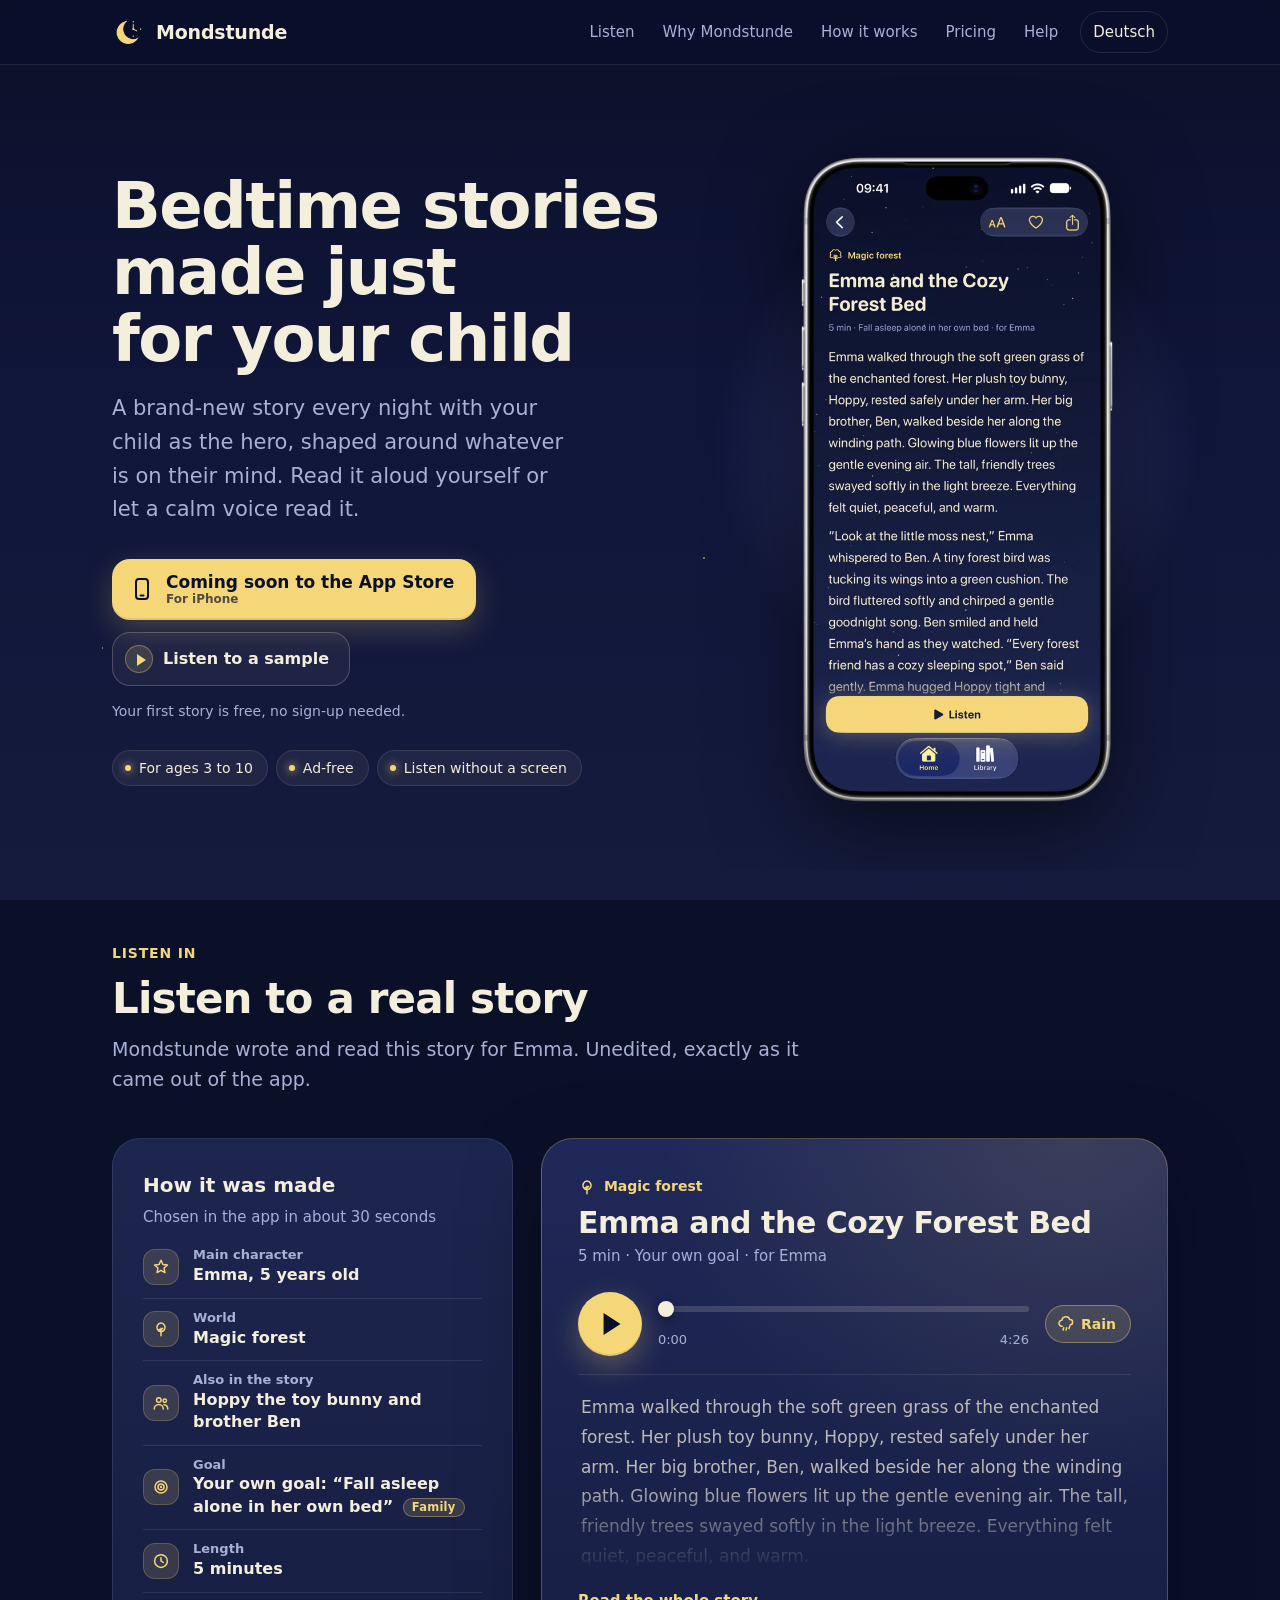
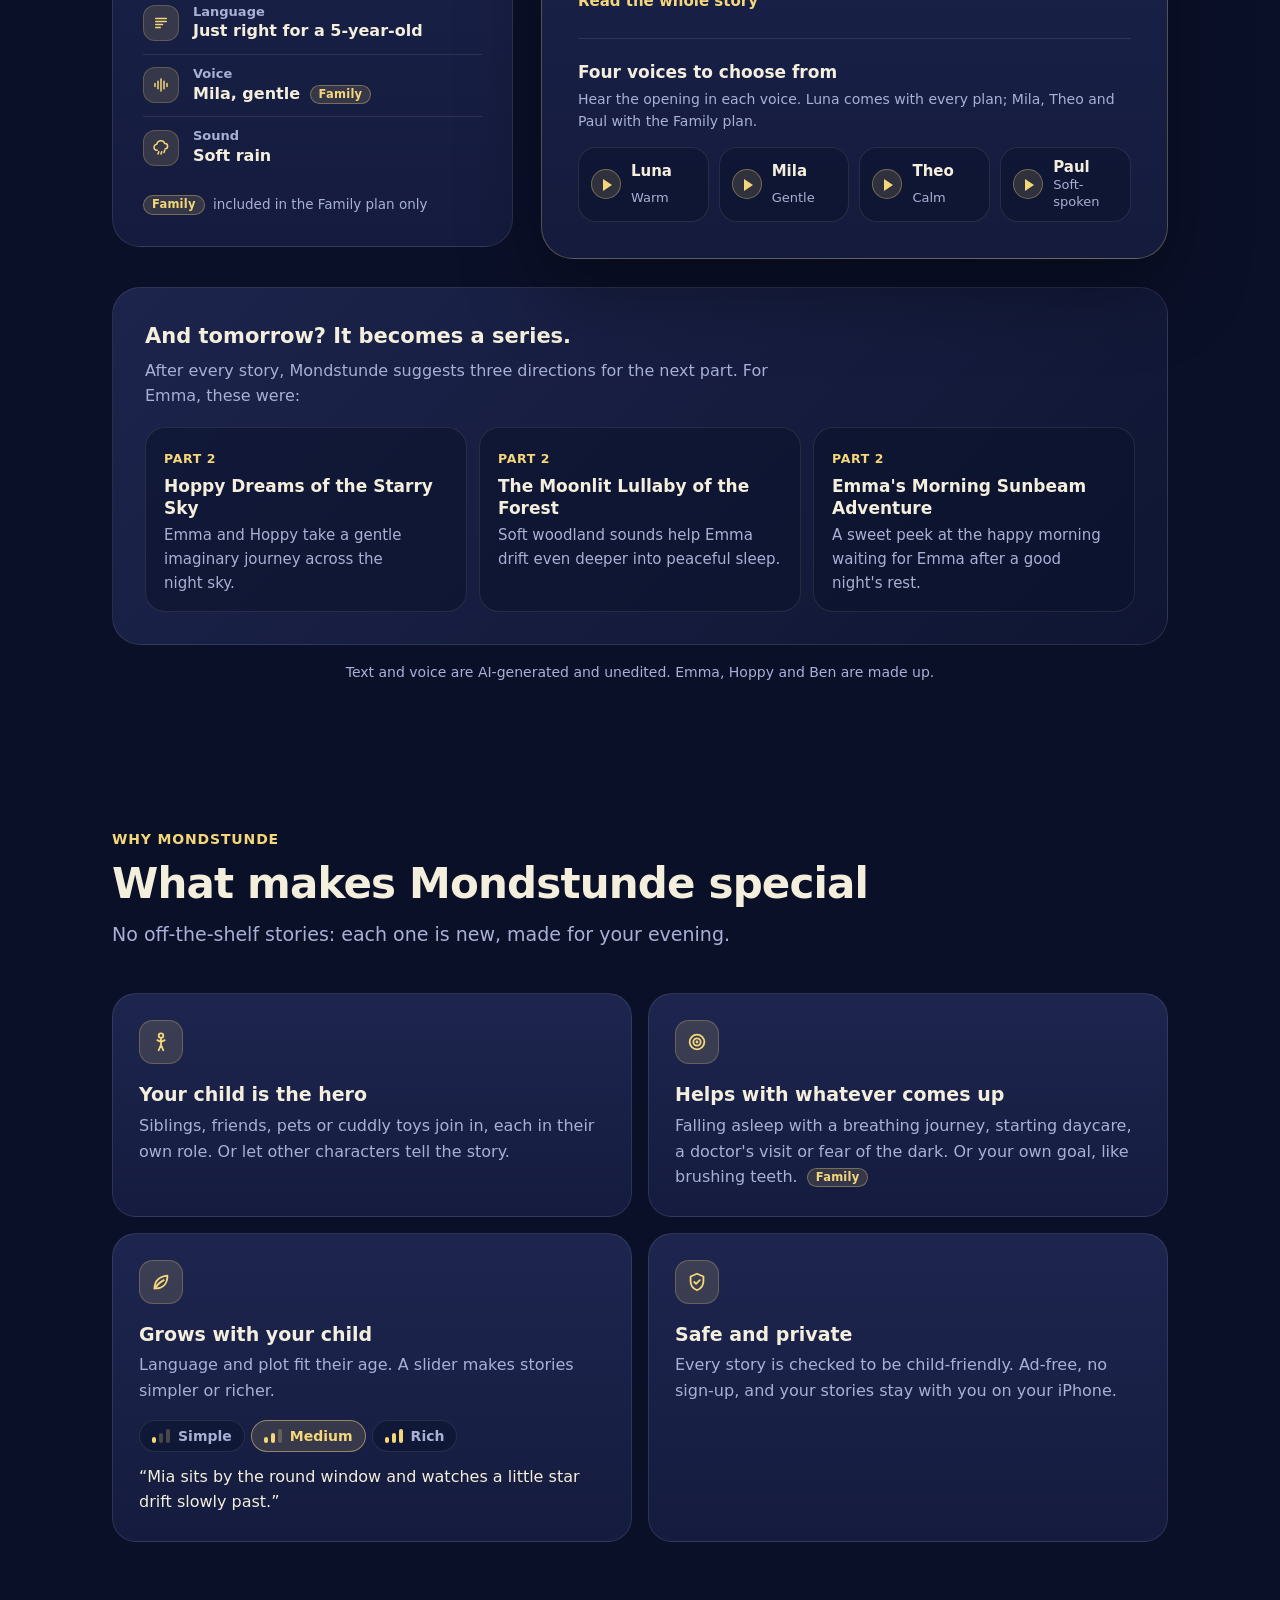
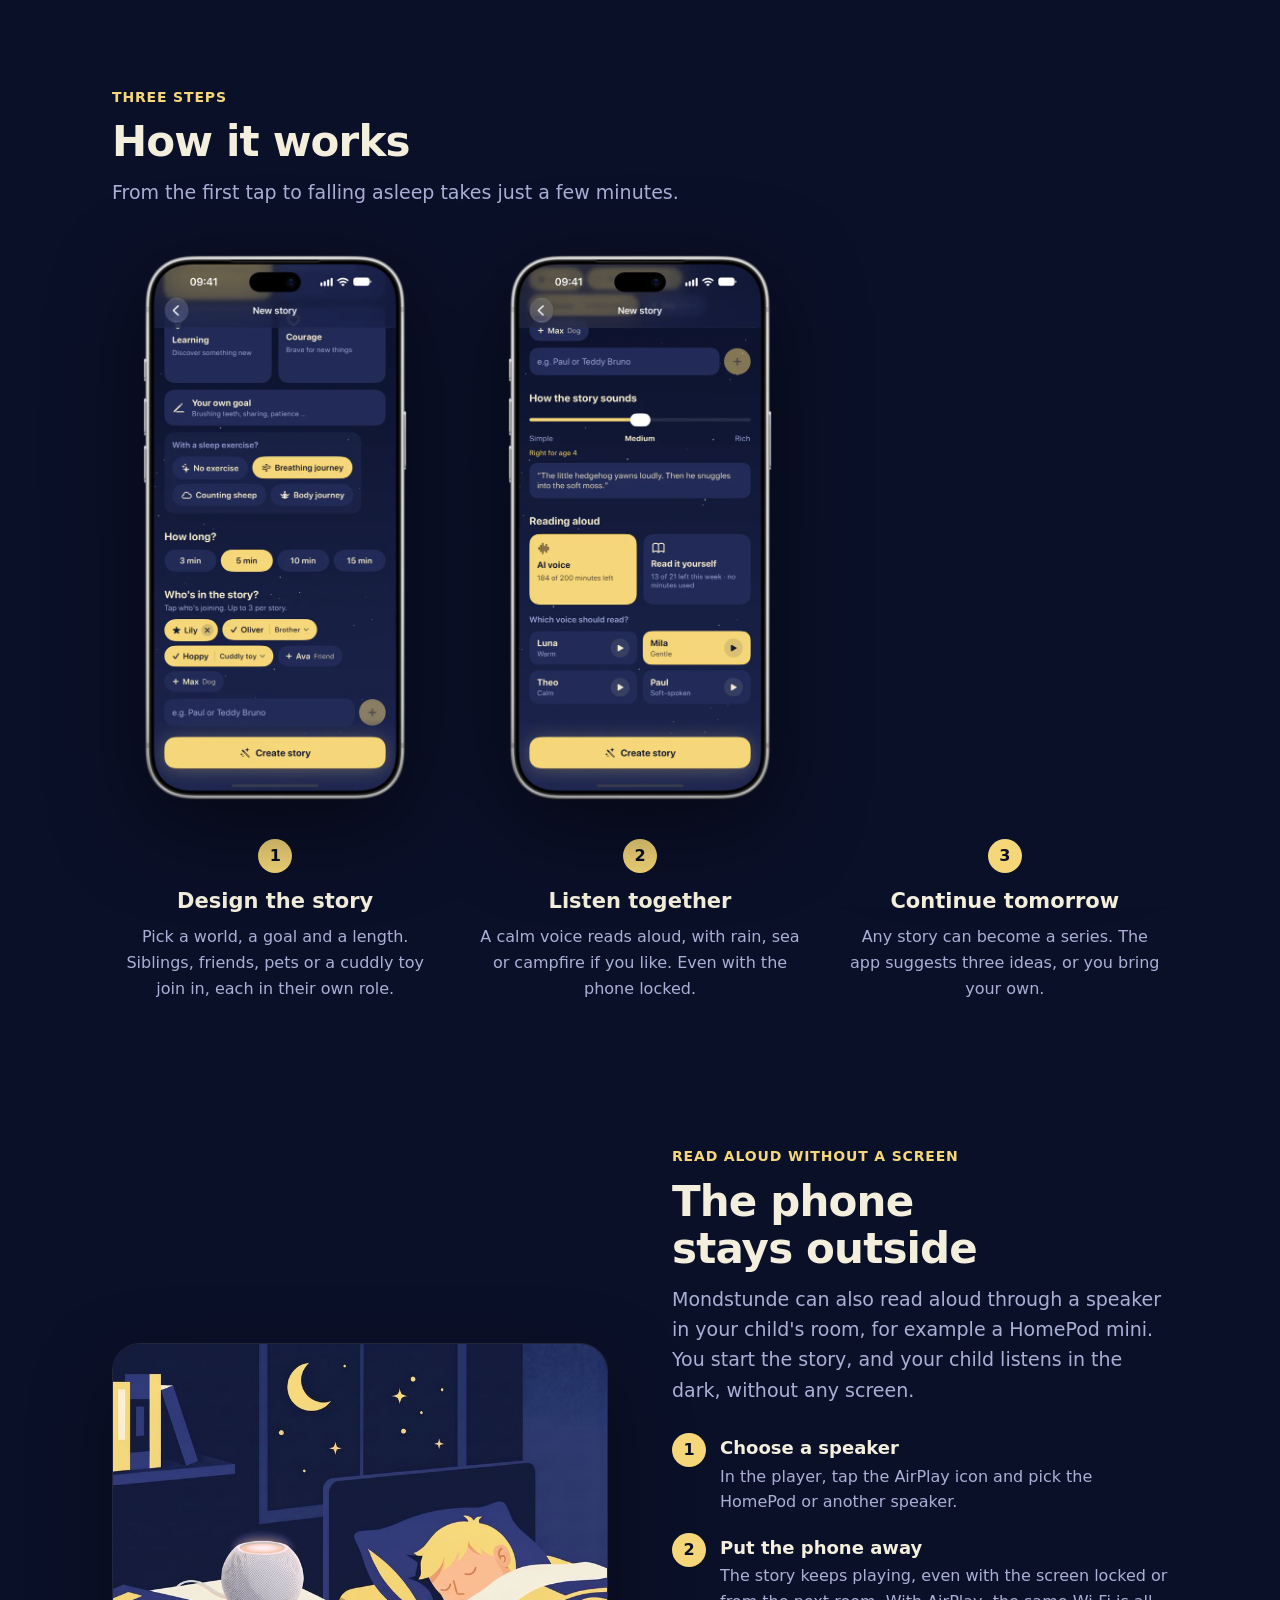
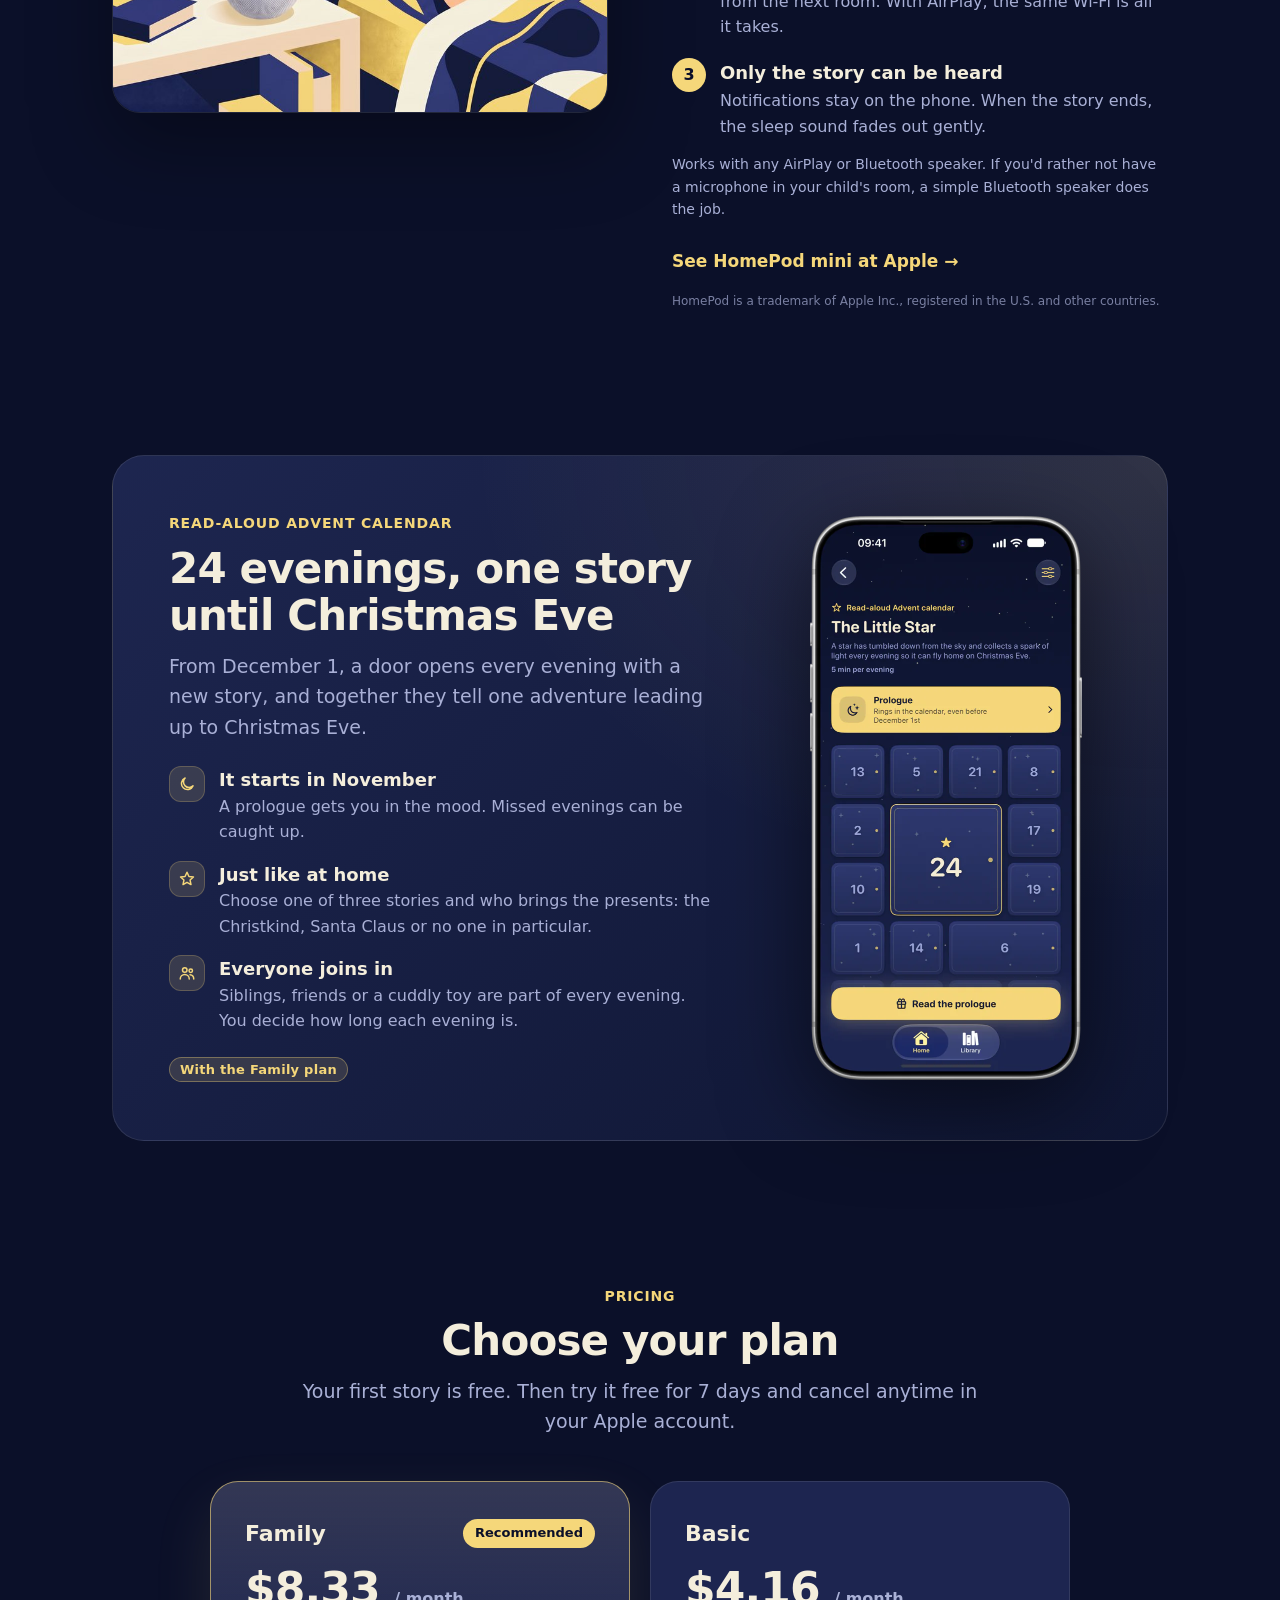
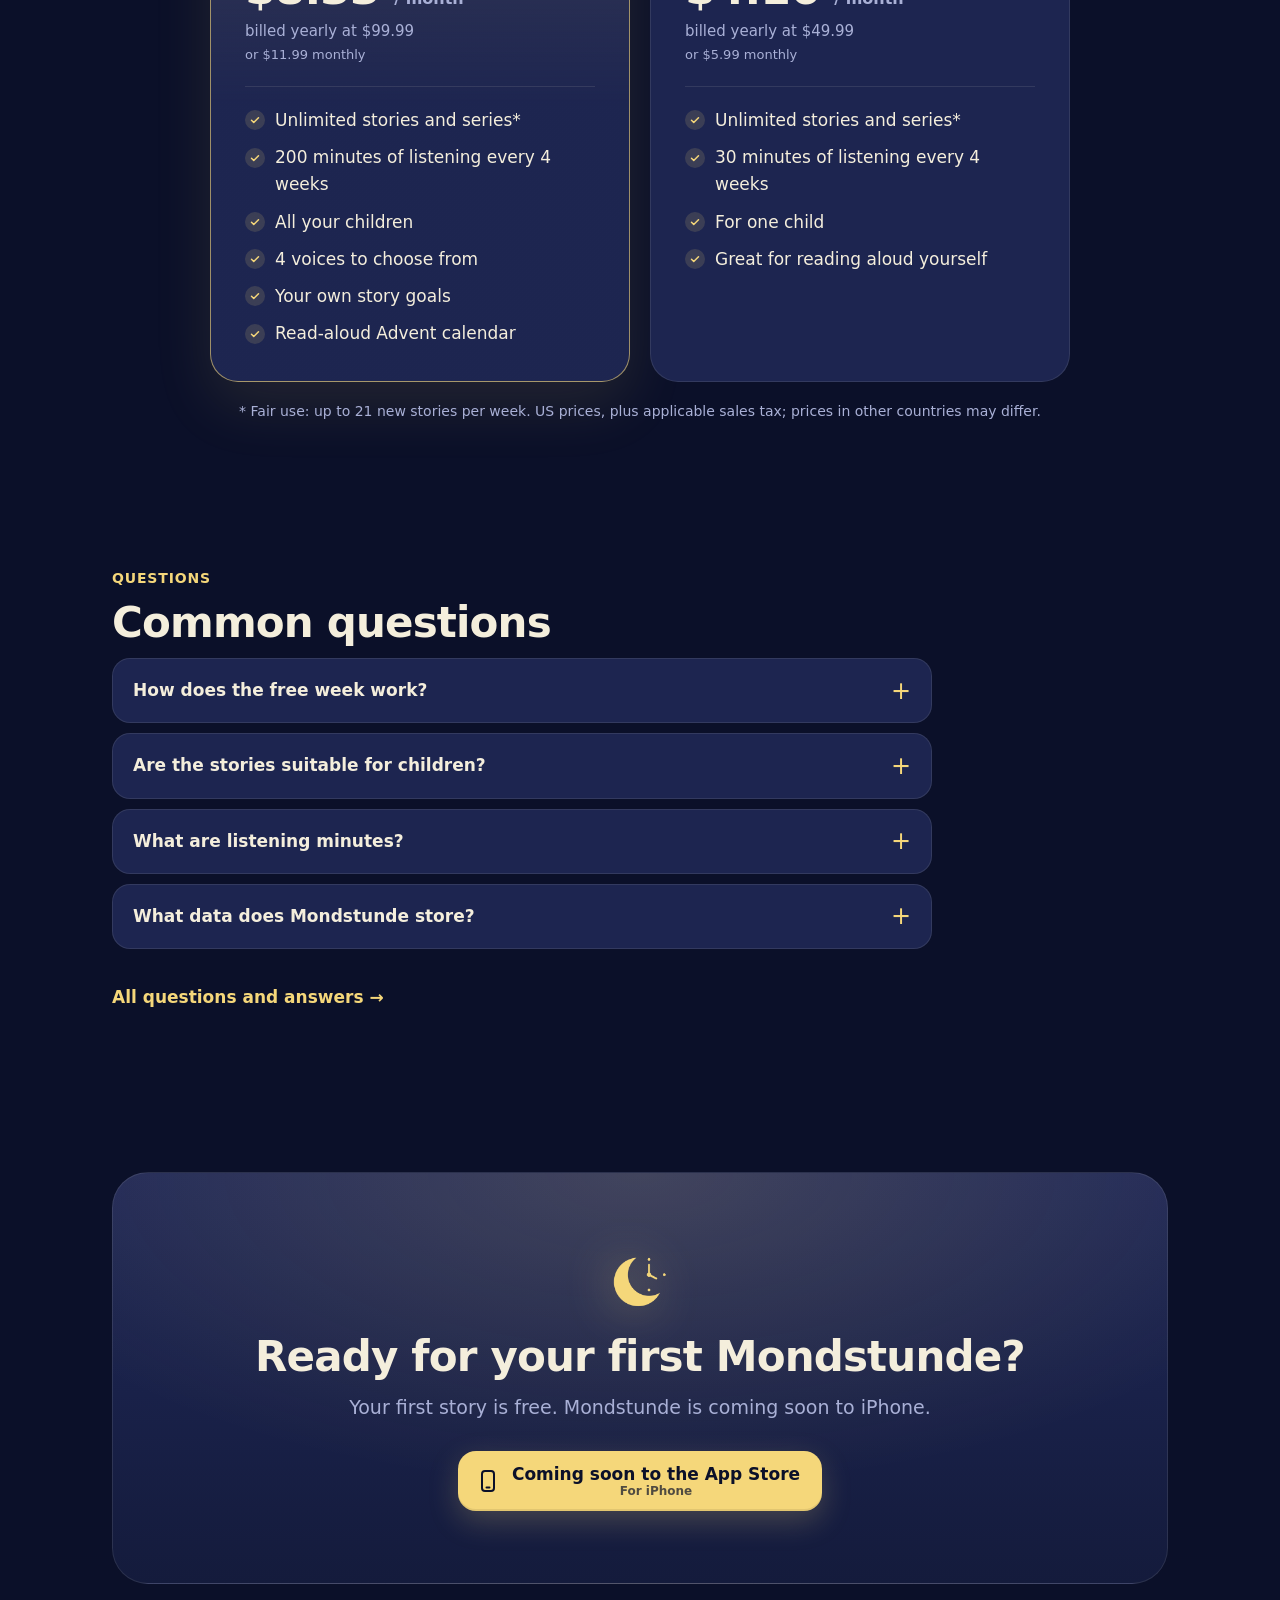
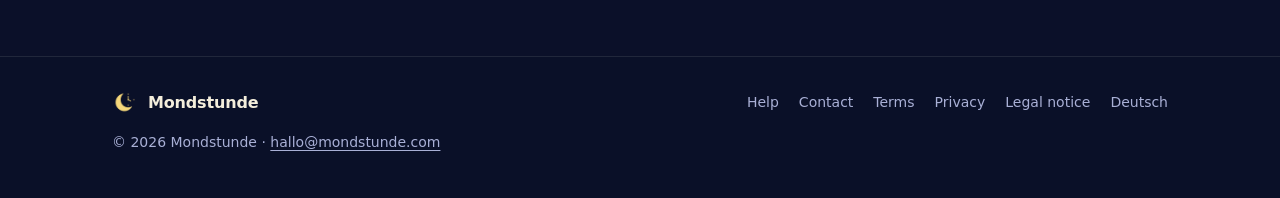
==== commit 44a03d89: "Neue Startseite für Version 1.2: Hörprobe nach oben, Adventskalender, Bilder aus 1.2 Co-Authored-By:" ====
--- a/index.html
+++ b/index.html
@@ -33,7 +33,7 @@
 <meta property="og:site_name" content="Mondstunde">
 <meta property="og:url" content="https://mondstunde.com/">
 <meta property="og:locale" content="de_DE">
-<meta property="og:image" content="https://mondstunde.com/assets/og-de.jpg?v=8063f7ff">
+<meta property="og:image" content="https://mondstunde.com/assets/og-de.jpg?v=deee0ba4">
 <meta property="og:image:width" content="1200">
 <meta property="og:image:height" content="630">
 <meta property="og:image:alt" content="Mondstunde: Gute-Nacht-Geschichten, die es nur für dein Kind gibt – zwei iPhones mit der App">
@@ -44,13 +44,13 @@
 <link rel="alternate" hreflang="x-default" href="https://mondstunde.com/en/">
 <link rel="icon" href="/assets/favicon.png" type="image/png">
 <link rel="apple-touch-icon" href="/assets/icon-180.png">
-<link rel="stylesheet" href="/assets/site.css?v=3bc97963">
+<link rel="stylesheet" href="/assets/site.css?v=485f8c84">
 </head>
 <body>
 <header class="top">
   <div class="wrap top-inner">
     <a class="brand" href="/"><img src="/assets/zeichen.png" alt="" width="34" height="34">Mondstunde</a>
-    <nav aria-label="Hauptmenü"><a href="/#vorteile" class="wide">Vorteile</a><a href="/#so-siehts-aus" class="wide">So sieht's aus</a><a href="/#preise" class="wide">Preise</a><a href="/support/" class="wide">Hilfe</a><a href="/en/?lang=en" class="lang">English</a></nav>
+    <nav aria-label="Hauptmenü"><a href="/#hoerprobe" class="wide">Hörprobe</a><a href="/#vorteile" class="wide">Vorteile</a><a href="/#so-siehts-aus" class="wide">So geht's</a><a href="/#preise" class="wide">Preise</a><a href="/support/" class="wide">Hilfe</a><a href="/en/?lang=en" class="lang">English</a></nav>
   </div>
 </header>
 <main>
@@ -59,30 +59,16 @@
   <div class="wrap hero-grid">
     <div class="hero-copy">
       <h1>Gute-Nacht-Geschichten, die es nur für dein Kind gibt</h1>
-      <p class="lead">Aus euren Ideen wird jeden Abend eine neue Geschichte, mit deinem Kind als Hauptfigur, ruhig vorgelesen.</p>
+      <p class="lead">Jeden Abend eine neue Geschichte mit deinem Kind als Hauptfigur, passend zu dem, was es gerade beschäftigt. Ihr lest selbst vor oder lasst sie ruhig vorlesen.</p>
       <div class="cta-row"><span class="store" role="text"><svg viewBox="0 0 24 24" aria-hidden="true"><rect x="6" y="2" width="12" height="20" rx="3" fill="none" stroke="currentColor" stroke-width="2"/><path d="M10.5 18.5h3" stroke="currentColor" stroke-width="2" stroke-linecap="round"/></svg><span>Bald im App Store<small>Für iPhone</small></span></span><a class="listen" href="#hoerprobe"><span class="listen-icon" aria-hidden="true"></span>Beispiel anhören</a></div>
-      <p class="note">7 Tage kostenlos testen, danach im Abo. Jederzeit kündbar.</p>
-      <ul class="chips"><li>Für 3 bis 10 Jahre</li><li>Werbefrei</li><li>Kein Konto nötig</li></ul>
+      <p class="note">Die erste Geschichte ist kostenlos, ganz ohne Anmeldung.</p>
+      <ul class="chips"><li>Für 3 bis 10 Jahre</li><li>Werbefrei</li><li><a href="#vorlesen-ohne-bildschirm">Vorlesen ohne Bildschirm</a></li></ul>
     </div>
     <div class="hero-phone">
       <span class="glow" aria-hidden="true"></span>
-      <figure class="phone"><img src="/assets/devices/de/hero-560.webp" srcset="/assets/devices/de/hero-560.webp 560w, /assets/devices/de/hero-980.webp 980w" sizes="(max-width: 760px) 60vw, 330px" width="980" height="2000" loading="eager" fetchpriority="high" decoding="async" alt="Eine Gute-Nacht-Geschichte in der App lesen"></figure>
-    </div>
-  </div>
-</section>
-
-<section id="vorteile" class="wrap block">
-  <p class="eyebrow">Vorteile</p>
-  <h2>Was Mondstunde besonders macht</h2>
-  <p class="sub">Keine Geschichte von der Stange: Jede entsteht neu, genau für euren Abend.</p>
-  <div class="grid"><div class="card"><span class="icon" aria-hidden="true"><svg viewBox="0 0 24 24" fill="none" stroke="currentColor" stroke-width="2" stroke-linecap="round" stroke-linejoin="round"><circle cx="12" cy="5" r="2.5"/><path d="M12 8v7M8 10l4 2 4-2M9.5 21l2.5-6 2.5 6"/></svg></span><h3>Dein Kind ist die Hauptfigur</h3><p>Mit Namen, Geschwistern und Kuscheltieren. Oder ihr lasst andere Figuren erzählen.</p></div><div class="card"><span class="icon" aria-hidden="true"><svg viewBox="0 0 24 24" fill="none" stroke="currentColor" stroke-width="2" stroke-linecap="round" stroke-linejoin="round"><path d="M9 18h6M10 21h4M12 3a6 6 0 0 0-3.5 10.9c.6.5 1 1.2 1 2.1h5c0-.9.4-1.6 1-2.1A6 6 0 0 0 12 3z"/></svg></span><h3>Aus euren Ideen</h3><p>Ihr wählt Welt und Ziel, z. B. Weltraum und Mut machen. Mondstunde schreibt daraus jedes Mal eine neue Geschichte.</p></div><div class="card"><span class="icon" aria-hidden="true"><svg viewBox="0 0 24 24" fill="none" stroke="currentColor" stroke-width="2" stroke-linecap="round" stroke-linejoin="round"><path d="M5 19c0-8 5-13 14-14 0 9-5 14-13 14z"/><path d="M5 19c3-4 6-7 10-9"/></svg></span><h3>Wächst mit</h3><p>Sprache und Handlung passen zum Alter, gemacht für Kinder von 3 bis 10 Jahren. Einfacher oder anspruchsvoller geht mit einem Regler.</p></div><div class="card"><span class="icon" aria-hidden="true"><svg viewBox="0 0 24 24" fill="none" stroke="currentColor" stroke-width="2" stroke-linecap="round" stroke-linejoin="round"><path d="M20 14.5A8 8 0 1 1 9.5 4a6.5 6.5 0 0 0 10.5 10.5z"/></svg></span><h3>Hilft beim Einschlafen</h3><p>Ruhige Stimmen, Regen, Meer oder Lagerfeuer im Hintergrund und Einschlafübungen wie die Atemreise.</p></div><div class="card"><span class="icon" aria-hidden="true"><svg viewBox="0 0 24 24" fill="none" stroke="currentColor" stroke-width="2" stroke-linecap="round" stroke-linejoin="round"><path d="M4 4h4v16H4zM10 4h4v16h-4zM16 5l3.5-1 3 15.5-3.5 1z"/></svg></span><h3>Geschichten gehen weiter</h3><p>Aus jeder Geschichte wird auf Wunsch eine Serie. Ihr bestimmt, wie das Abenteuer morgen weitergeht.</p></div><div class="card"><span class="icon" aria-hidden="true"><svg viewBox="0 0 24 24" fill="none" stroke="currentColor" stroke-width="2" stroke-linecap="round" stroke-linejoin="round"><path d="M12 3l7 3v5c0 5-3 8.5-7 10-4-1.5-7-5-7-10V6z"/><path d="M9 12l2 2 4-4"/></svg></span><h3>Sicher und werbefrei</h3><p>Jede Geschichte wird auf Kindgerechtheit geprüft. Keine Werbung, kein Tracking, kein Konto nötig.</p></div></div>
-</section>
-
-<section id="so-siehts-aus" class="wrap block">
-  <p class="eyebrow">In drei Schritten</p>
-  <h2>So sieht's aus</h2>
-  <p class="sub">Vom ersten Tipp bis zum Einschlafen dauert es nur wenige Minuten.</p>
-  <ol class="steps"><li class="step"><figure class="phone"><img src="/assets/devices/de/create-560.webp" srcset="/assets/devices/de/create-560.webp 560w, /assets/devices/de/create-980.webp 980w" sizes="(max-width: 760px) 60vw, 330px" width="980" height="2000" loading="lazy" decoding="async" alt="Eine neue Geschichte gestalten"></figure><div class="step-text"><span class="num">1</span><h3>Geschichte gestalten</h3><p>Wählt Welt, Ziel und Länge. Geschwister, Freunde oder das Lieblingskuscheltier spielen auf Wunsch mit.</p></div></li><li class="step"><figure class="phone"><img src="/assets/devices/de/listen-560.webp" srcset="/assets/devices/de/listen-560.webp 560w, /assets/devices/de/listen-980.webp 980w" sizes="(max-width: 760px) 60vw, 330px" width="980" height="2000" loading="lazy" decoding="async" alt="Vorlesen mit Hintergrundgeräusch"></figure><div class="step-text"><span class="num">2</span><h3>Vorlesen lassen</h3><p>Eine ruhige Stimme liest vor, auf Wunsch mit Regen, Meer oder Lagerfeuer. Auch bei gesperrtem Handy.</p></div></li><li class="step"><figure class="phone"><img src="/assets/devices/de/series-560.webp" srcset="/assets/devices/de/series-560.webp 560w, /assets/devices/de/series-980.webp 980w" sizes="(max-width: 760px) 60vw, 330px" width="980" height="2000" loading="lazy" decoding="async" alt="Eine Geschichte als Serie fortsetzen"></figure><div class="step-text"><span class="num">3</span><h3>Morgen weitererzählen</h3><p>Aus jeder Geschichte wird eine Serie. Die App schlägt drei Ideen vor, oder ihr habt eine eigene.</p></div></li></ol>
+      <figure class="phone"><img src="/assets/devices/de/hero-560.webp?v=892f59bf" srcset="/assets/devices/de/hero-560.webp?v=892f59bf 560w, /assets/devices/de/hero-980.webp?v=5e025e07 980w" sizes="(max-width: 760px) 60vw, 330px" width="980" height="2000" loading="eager" fetchpriority="high" decoding="async" alt="Die Geschichte aus der Hörprobe in der App: zum Selbstvorlesen oder Anhören"></figure>
+    </div>
+  </div>
 </section>
 
 
@@ -113,7 +99,7 @@
         </div>
         <button type="button" class="rain-toggle" aria-pressed="true" aria-label="Regengeräusch an"><span class="ricon" aria-hidden="true"><svg viewBox="0 0 24 24" fill="none" stroke="currentColor" stroke-width="2" stroke-linecap="round" stroke-linejoin="round"><path d="M7 15a4 4 0 0 1-.6-8A5.5 5.5 0 0 1 17 6a3.6 3.6 0 0 1 .4 7.2"/><path d="M9 17l-1 3M13 17l-1 3M17 15l-1 3"/></svg></span><span>Regen</span></button>
       </div>
-      <div class="story-text collapsed" lang="de"><p data-start="0">Am Rand vom Zauberwald ging langsam die Sonne unter. Der Himmel leuchtete in warmen Farben wie eine saftige Aprikose. Über den Moosbäumen flogen kleine Glühwürmchen und machten sanftes Licht. Mia stand am Fenster und sah den funkelnden Lichtern zu. Heute war ein ganz besonderer Abend für das Mädchen. Mia wollte nämlich heute ganz allein in ihrem eigenen Bett schlafen.</p><p data-start="26.8">Ihr kleiner Bruder Ben kam mit nackten Füßen ins Zimmer getappt. Er hielt sein liebstes Holzauto fest in der Hand. „Schau mal, Mia, die Eichhörnchen schlafen auch schon“, sagte Ben leise. Draußen kuschelten sich die kleinen Waldtiere in ihre weichen Nester aus Moos. Mia nickte und spürte ein winziges Kribbeln im Bauch. Allein einzuschlafen fühlte sich noch ein wenig ungewohnt an.</p><p data-start="54.46" class="later">Zum Glück war Kuschelhase Hoppel immer an Mias Seite. Hoppel hatte samtig weiche Schlappohren und ein Näschen aus rosa Stoff. Mia nahm den Hasen fest in den Arm und drückte ihn. „Keine Sorge, Hoppel, ich passe heute Nacht auf dich auf“, flüsterte sie. Hoppel schaute sie mit seinen lieben Knopfaugen an. Mit dem weichen Hasen im Arm fühlte sich Mia schon viel mutiger.</p><p data-start="81.11" class="later">Bruder Ben kletterte kurz zu Mia auf die dicke Matratze. Sie bauten zusammen eine richtige kleine Kuschelhöhle aus Kissen. Die Decke war so blau wie der Abendhimmel im Zauberwald. „Hier ist es richtig gemütlich und warm“, sagte Ben und gähnte herzhaft. Auch die kleinen Waldelfen draußen deckten sich nun mit großen Blütenblättern zu. Alles bereitete sich auf eine ruhige, friedliche Nacht vor.</p><p data-start="109.65" class="later">Mama kam herein und gab beiden Kindern einen warmen Gute-Nacht-Kuss. Ben winkte noch einmal fröhlich und tapste dann in sein eigenes Zimmer. Nun war Mia ganz allein in ihrem gemütlichen Bett. Ein leiser, sanfter Wind wehte durch das angekippte Fenster. Der Wind roch wunderbar nach frischen Tannennadeln und süßen Waldbeeren. Das Bett fühlte sich wie eine schützende Wolke an.</p><p data-start="137.78" class="later">Mia legte Kuschelhase Hoppel direkt neben ihr weiches Kissen. Hoppel kuschelte sein Näschen an Mias Wange. „Siehst du, wir zwei schaffen das ganz wunderbar“, sagte Mia stolz. Sie zog die warme Bettdecke bis an ihr Kinn heran. In ihrem Bauch war das Kribbeln nun ganz verschwunden. Stattdessen fühlte Mia sich sicher, geborgen und rundherum zufrieden in ihrem eigenen Zauberbett.</p><p data-start="167.07" class="later">Draußen im Zauberwald begannen die silbernen Sterne zu funkeln. Die Glühwürmchen tanzten ihren letzten, ruhigen Abendtanz über den Moossteinen. Eine kleine Nachteule rief leise und friedlich durch die Wipfel der Bäume. Alles war still und wohlbehütet. Mia spürte, wie ihre Augenlider langsam immer schwerer wurden. Jeder Atemzug fühlte sich ruhig und tief an.</p><p data-start="194.89" class="later">Mia strich noch einmal über Hoppels weiches Hasenfell. Der Hase schlief bestimmt schon tief und träumte von saftigen Kleeblättern. Mia lächelte im Dunkeln und kuschelte sich noch ein Stück tiefer ein. Allein im eigenen Bett zu schlafen war wirklich herrlich und gar nicht schwer. Ein warmes, behagliches Gefühl breitete sich von ihren Zehen bis in ihre Haarspitzen aus.</p><p data-start="223.49" class="later">Die Sterne am Himmel leuchteten wie kleine Nachtlichter für das tapfere Mädchen. Mia schloss nun ganz ruhig ihre Augen. Die Geräusche des Zauberwaldes wiegten sie sanft in den Schlaf. Ben schlief tief nebenan, und Hoppel lag fest in Mias Arm. Mia atmete noch einmal ganz ruhig ein und aus. Sie glitt hinüber in einen wunderschönen Traum voller bunter Waldelfen.</p></div>
+      <div class="story-text collapsed" lang="de"><p data-start="0">Am Rand vom Zauberwald ging langsam die Sonne unter. Der Himmel leuchtete in warmen Farben wie eine saftige Aprikose. Über den Moosbäumen flogen kleine Glühwürmchen und machten sanftes Licht. Mia stand am Fenster und sah den funkelnden Lichtern zu. Heute war ein ganz besonderer Abend für das Mädchen. Mia wollte nämlich heute ganz allein in ihrem eigenen Bett schlafen.</p><p data-start="26.8" class="later">Ihr kleiner Bruder Ben kam mit nackten Füßen ins Zimmer getappt. Er hielt sein liebstes Holzauto fest in der Hand. „Schau mal, Mia, die Eichhörnchen schlafen auch schon“, sagte Ben leise. Draußen kuschelten sich die kleinen Waldtiere in ihre weichen Nester aus Moos. Mia nickte und spürte ein winziges Kribbeln im Bauch. Allein einzuschlafen fühlte sich noch ein wenig ungewohnt an.</p><p data-start="54.46" class="later">Zum Glück war Kuschelhase Hoppel immer an Mias Seite. Hoppel hatte samtig weiche Schlappohren und ein Näschen aus rosa Stoff. Mia nahm den Hasen fest in den Arm und drückte ihn. „Keine Sorge, Hoppel, ich passe heute Nacht auf dich auf“, flüsterte sie. Hoppel schaute sie mit seinen lieben Knopfaugen an. Mit dem weichen Hasen im Arm fühlte sich Mia schon viel mutiger.</p><p data-start="81.11" class="later">Bruder Ben kletterte kurz zu Mia auf die dicke Matratze. Sie bauten zusammen eine richtige kleine Kuschelhöhle aus Kissen. Die Decke war so blau wie der Abendhimmel im Zauberwald. „Hier ist es richtig gemütlich und warm“, sagte Ben und gähnte herzhaft. Auch die kleinen Waldelfen draußen deckten sich nun mit großen Blütenblättern zu. Alles bereitete sich auf eine ruhige, friedliche Nacht vor.</p><p data-start="109.65" class="later">Mama kam herein und gab beiden Kindern einen warmen Gute-Nacht-Kuss. Ben winkte noch einmal fröhlich und tapste dann in sein eigenes Zimmer. Nun war Mia ganz allein in ihrem gemütlichen Bett. Ein leiser, sanfter Wind wehte durch das angekippte Fenster. Der Wind roch wunderbar nach frischen Tannennadeln und süßen Waldbeeren. Das Bett fühlte sich wie eine schützende Wolke an.</p><p data-start="137.78" class="later">Mia legte Kuschelhase Hoppel direkt neben ihr weiches Kissen. Hoppel kuschelte sein Näschen an Mias Wange. „Siehst du, wir zwei schaffen das ganz wunderbar“, sagte Mia stolz. Sie zog die warme Bettdecke bis an ihr Kinn heran. In ihrem Bauch war das Kribbeln nun ganz verschwunden. Stattdessen fühlte Mia sich sicher, geborgen und rundherum zufrieden in ihrem eigenen Zauberbett.</p><p data-start="167.07" class="later">Draußen im Zauberwald begannen die silbernen Sterne zu funkeln. Die Glühwürmchen tanzten ihren letzten, ruhigen Abendtanz über den Moossteinen. Eine kleine Nachteule rief leise und friedlich durch die Wipfel der Bäume. Alles war still und wohlbehütet. Mia spürte, wie ihre Augenlider langsam immer schwerer wurden. Jeder Atemzug fühlte sich ruhig und tief an.</p><p data-start="194.89" class="later">Mia strich noch einmal über Hoppels weiches Hasenfell. Der Hase schlief bestimmt schon tief und träumte von saftigen Kleeblättern. Mia lächelte im Dunkeln und kuschelte sich noch ein Stück tiefer ein. Allein im eigenen Bett zu schlafen war wirklich herrlich und gar nicht schwer. Ein warmes, behagliches Gefühl breitete sich von ihren Zehen bis in ihre Haarspitzen aus.</p><p data-start="223.49" class="later">Die Sterne am Himmel leuchteten wie kleine Nachtlichter für das tapfere Mädchen. Mia schloss nun ganz ruhig ihre Augen. Die Geräusche des Zauberwaldes wiegten sie sanft in den Schlaf. Ben schlief tief nebenan, und Hoppel lag fest in Mias Arm. Mia atmete noch einmal ganz ruhig ein und aus. Sie glitt hinüber in einen wunderschönen Traum voller bunter Waldelfen.</p></div>
       <button type="button" class="more-toggle" aria-expanded="false">Ganze Geschichte lesen</button>
       <div class="voices">
         <p class="voices-h">Vier Stimmen zur Auswahl</p>
@@ -132,6 +118,31 @@
 </section>
 <script src="/assets/sample.js?v=a79c2566" defer></script>
 
+
+<section id="vorteile" class="wrap block">
+  <p class="eyebrow">Vorteile</p>
+  <h2>Was Mondstunde besonders macht</h2>
+  <p class="sub">Keine Geschichte von der Stange: Jede entsteht neu, genau für euren Abend.</p>
+  <div class="grid four"><div class="card"><span class="icon" aria-hidden="true"><svg viewBox="0 0 24 24" fill="none" stroke="currentColor" stroke-width="2" stroke-linecap="round" stroke-linejoin="round"><circle cx="12" cy="5" r="2.5"/><path d="M12 8v7M8 10l4 2 4-2M9.5 21l2.5-6 2.5 6"/></svg></span><h3>Dein Kind ist die Hauptfigur</h3><p>Geschwister, Freunde, Haustier oder Kuscheltier spielen mit, jedes in seiner Rolle. Oder ihr lasst andere Figuren erzählen.</p></div><div class="card"><span class="icon" aria-hidden="true"><svg viewBox="0 0 24 24" fill="none" stroke="currentColor" stroke-width="2" stroke-linecap="round" stroke-linejoin="round"><circle cx="12" cy="12" r="8"/><circle cx="12" cy="12" r="4"/><circle cx="12" cy="12" r=".6" fill="currentColor"/></svg></span><h3>Hilft bei dem, was gerade ansteht</h3><p>Einschlafen mit einer Atemreise, Kita-Start, Arztbesuch oder Angst im Dunkeln. Oder ein eigenes Ziel wie Zähneputzen. <span class="fam">Familie</span></p></div><div class="card"><span class="icon" aria-hidden="true"><svg viewBox="0 0 24 24" fill="none" stroke="currentColor" stroke-width="2" stroke-linecap="round" stroke-linejoin="round"><path d="M5 19c0-8 5-13 14-14 0 9-5 14-13 14z"/><path d="M5 19c3-4 6-7 10-9"/></svg></span><h3>Wächst mit</h3><p>Sprache und Handlung passen zum Alter. Mit einem Regler wird es einfacher oder anspruchsvoller.</p><div class="level-demo"><div class="level-tabs" role="group" aria-label="Sprachstufe"><button type="button" data-level="1" aria-pressed="false"><span class="bars" data-level="1" aria-hidden="true"><i></i><i></i><i></i></span>Einfach</button><button type="button" data-level="2" aria-pressed="true"><span class="bars" data-level="2" aria-hidden="true"><i></i><i></i><i></i></span>Mittel</button><button type="button" data-level="3" aria-pressed="false"><span class="bars" data-level="3" aria-hidden="true"><i></i><i></i><i></i></span>Anspruchsvoll</button></div><p class="level-text" data-level="1" hidden>„Mia sieht einen Stern. Der Stern blinkt. Mia winkt ihm zu.“</p><p class="level-text" data-level="2">„Mia sitzt am runden Fenster und schaut zu, wie ein kleiner Stern langsam vorbeizieht.“</p><p class="level-text" data-level="3" hidden>„Während das Sternenschiff lautlos durch die Nacht gleitet, entdeckt Mia einen Kometen, dessen Schweif wie Goldstaub glitzert.“</p></div></div><div class="card"><span class="icon" aria-hidden="true"><svg viewBox="0 0 24 24" fill="none" stroke="currentColor" stroke-width="2" stroke-linecap="round" stroke-linejoin="round"><path d="M12 3l7 3v5c0 5-3 8.5-7 10-4-1.5-7-5-7-10V6z"/><path d="M9 12l2 2 4-4"/></svg></span><h3>Sicher und privat</h3><p>Jede Geschichte wird auf Kindgerechtheit geprüft. Werbefrei, ohne Anmeldung, und eure Geschichten liegen bei euch auf dem iPhone.</p></div></div>
+</section>
+<script>
+document.querySelectorAll(".level-demo").forEach(function (demo) {
+  var buttons = demo.querySelectorAll("button"), texts = demo.querySelectorAll(".level-text");
+  buttons.forEach(function (button) {
+    button.addEventListener("click", function () {
+      buttons.forEach(function (other) { other.setAttribute("aria-pressed", String(other === button)); });
+      texts.forEach(function (text) { text.hidden = text.dataset.level !== button.dataset.level; });
+    });
+  });
+});
+</script>
+
+<section id="so-siehts-aus" class="wrap block">
+  <p class="eyebrow">In drei Schritten</p>
+  <h2>So geht's</h2>
+  <p class="sub">Vom ersten Tipp bis zum Einschlafen dauert es nur wenige Minuten.</p>
+  <ol class="steps"><li class="step"><figure class="phone"><img src="/assets/devices/de/create-560.webp?v=42143215" srcset="/assets/devices/de/create-560.webp?v=42143215 560w, /assets/devices/de/create-980.webp?v=d6f942e6 980w" sizes="(max-width: 760px) 60vw, 330px" width="980" height="2000" loading="lazy" decoding="async" alt="Eine neue Geschichte gestalten: Wer ist dabei, jeweils mit Rolle"></figure><div class="step-text"><span class="num">1</span><h3>Geschichte gestalten</h3><p>Wählt Welt, Ziel und Länge. Geschwister, Freunde, Haustier oder Kuscheltier spielen in ihrer Rolle mit.</p></div></li><li class="step"><figure class="phone"><img src="/assets/devices/de/listen-560.webp?v=6ee49ab4" srcset="/assets/devices/de/listen-560.webp?v=6ee49ab4 560w, /assets/devices/de/listen-980.webp?v=58e7c1a9 980w" sizes="(max-width: 760px) 60vw, 330px" width="980" height="2000" loading="lazy" decoding="async" alt="Vorlesen mit Hintergrundgeräusch"></figure><div class="step-text"><span class="num">2</span><h3>Vorlesen lassen</h3><p>Eine ruhige Stimme liest vor, auf Wunsch mit Regen, Meer oder Lagerfeuer. Auch bei gesperrtem Handy.</p></div></li><li class="step"><figure class="phone"><img src="/assets/devices/de/series-560.webp?v=d57cf4bd" srcset="/assets/devices/de/series-560.webp?v=d57cf4bd 560w, /assets/devices/de/series-980.webp?v=7ccb87a1 980w" sizes="(max-width: 760px) 60vw, 330px" width="980" height="2000" loading="lazy" decoding="async" alt="Eine Geschichte als Serie fortsetzen"></figure><div class="step-text"><span class="num">3</span><h3>Morgen weitererzählen</h3><p>Aus jeder Geschichte wird eine Serie. Die App schlägt drei Ideen vor, oder ihr habt eine eigene.</p></div></li></ol>
+</section>
 
 
 <section id="vorlesen-ohne-bildschirm" class="wrap block">
@@ -153,29 +164,33 @@
 </section>
 
 
-<section class="wrap block">
-  <div class="levels">
-    <div class="levels-intro">
-      <p class="eyebrow">Wächst mit</p>
-      <h2>Eine Geschichte, drei Stufen</h2>
-      <p class="sub">Die Sprache passt sich dem Alter an. Mit einem Regler macht ihr sie einfacher oder anspruchsvoller.</p>
-    </div>
-    <ul class="level-list"><li><span class="level-name"><span class="bars" data-level="1"><i></i><i></i><i></i></span>Einfach</span><p>„Mia sieht einen Stern. Der Stern blinkt. Mia winkt ihm zu.“</p></li><li><span class="level-name"><span class="bars" data-level="2"><i></i><i></i><i></i></span>Mittel</span><p>„Mia sitzt am runden Fenster und schaut zu, wie ein kleiner Stern langsam vorbeizieht.“</p></li><li><span class="level-name"><span class="bars" data-level="3"><i></i><i></i><i></i></span>Anspruchsvoll</span><p>„Während das Sternenschiff lautlos durch die Nacht gleitet, entdeckt Mia einen Kometen, dessen Schweif wie Goldstaub glitzert.“</p></li></ul>
-  </div>
-</section>
+
+<section id="adventskalender" class="wrap block">
+  <div class="advent">
+    <div class="advent-copy">
+      <p class="eyebrow">Vorlese-Adventskalender</p>
+      <h2>24 Abende, eine Geschichte bis Heiligabend</h2>
+      <p class="sub">Ab dem 1. Dezember öffnet sich jeden Abend ein Türchen mit einer neuen Geschichte, und alle zusammen erzählen ein Abenteuer bis Heiligabend.</p>
+      <ul class="advent-points"><li><span class="ricon" aria-hidden="true"><svg viewBox="0 0 24 24" fill="none" stroke="currentColor" stroke-width="2" stroke-linecap="round" stroke-linejoin="round"><path d="M20 14.5A8 8 0 1 1 9.5 4a6.5 6.5 0 0 0 10.5 10.5z"/></svg></span><div><h3>Schon im November geht es los</h3><p>Eine Vorgeschichte stimmt euch ein. Verpasste Abende lassen sich nachholen.</p></div></li><li><span class="ricon" aria-hidden="true"><svg viewBox="0 0 24 24" fill="none" stroke="currentColor" stroke-width="2" stroke-linecap="round" stroke-linejoin="round"><path d="M12 3l2.6 5.6 6 .7-4.5 4.1 1.2 6L12 16.4 6.7 19.4l1.2-6L3.4 9.3l6-.7z"/></svg></span><div><h3>Wie bei euch zu Hause</h3><p>Ihr wählt eine von drei Geschichten und wer die Geschenke bringt: Christkind, Weihnachtsmann oder niemand Bestimmtes.</p></div></li><li><span class="ricon" aria-hidden="true"><svg viewBox="0 0 24 24" fill="none" stroke="currentColor" stroke-width="2" stroke-linecap="round" stroke-linejoin="round"><circle cx="9" cy="8" r="3"/><path d="M3 20c0-3.3 2.7-6 6-6s6 2.7 6 6"/><circle cx="17" cy="9" r="2.3"/><path d="M16 14.2c2.8.2 5 2.5 5 5.8"/></svg></span><div><h3>Alle sind dabei</h3><p>Geschwister, Freunde oder das Kuscheltier spielen jeden Abend mit. Ihr bestimmt, wie lang ein Abend ist.</p></div></li></ul>
+      <p class="advent-fam"><span class="fam">Im Familien-Abo</span></p>
+    </div>
+    <div class="advent-phone"><figure class="phone"><img src="/assets/devices/de/advent-560.webp?v=b7cd32e4" srcset="/assets/devices/de/advent-560.webp?v=b7cd32e4 560w, /assets/devices/de/advent-980.webp?v=0e02d8fb 980w" sizes="(max-width: 760px) 60vw, 330px" width="980" height="2000" loading="lazy" decoding="async" alt="Der Vorlese-Adventskalender in der App"></figure></div>
+  </div>
+</section>
+
 
 <section id="preise" class="wrap block pricing">
   <p class="eyebrow">Preise</p>
   <h2>Wähle euer Abo</h2>
   <p class="sub">Die erste Geschichte ist gratis. Danach 7 Tage kostenlos testen, jederzeit über dein Apple-Konto kündbar.</p>
-  <div class="plans"><div class="plan featured"><div class="plan-head"><h3>Familie</h3><span class="badge">Beliebt</span></div><p class="price">9,99 € <small>/ Monat</small></p><p class="yearly">119,99 € jährlich abgerechnet</p><p class="monthly">oder 13,99 € monatlich</p><ul class="checks"><li>Unbegrenzt Geschichten und Serien*</li><li>200 Minuten vorgelesen alle 4 Wochen</li><li>4 Stimmen zur Auswahl</li><li>Eigene Ziele für Geschichten</li></ul></div><div class="plan"><div class="plan-head"><h3>Basis</h3></div><p class="price">4,99 € <small>/ Monat</small></p><p class="yearly">59,99 € jährlich abgerechnet</p><p class="monthly">oder 6,99 € monatlich</p><ul class="checks"><li>Unbegrenzt Geschichten und Serien*</li><li>30 Minuten vorgelesen alle 4 Wochen</li><li>Ideal zum Selbstvorlesen</li></ul></div></div>
+  <div class="plans"><div class="plan featured"><div class="plan-head"><h3>Familie</h3><span class="badge">Empfohlen</span></div><p class="price">9,99 € <small>/ Monat</small></p><p class="yearly">119,99 € jährlich abgerechnet</p><p class="monthly">oder 13,99 € monatlich</p><ul class="checks"><li>Unbegrenzt Geschichten und Serien*</li><li>200 Minuten vorgelesen alle 4 Wochen</li><li>Alle eure Kinder</li><li>4 Stimmen zur Auswahl</li><li>Eigene Ziele für Geschichten</li><li>Vorlese-Adventskalender</li></ul></div><div class="plan"><div class="plan-head"><h3>Basis</h3></div><p class="price">4,99 € <small>/ Monat</small></p><p class="yearly">59,99 € jährlich abgerechnet</p><p class="monthly">oder 6,99 € monatlich</p><ul class="checks"><li>Unbegrenzt Geschichten und Serien*</li><li>30 Minuten vorgelesen alle 4 Wochen</li><li>Für ein Kind</li><li>Ideal zum Selbstvorlesen</li></ul></div></div>
   <p class="note">* Faire Nutzung: bis zu 21 neue Geschichten pro Woche. Preise inkl. MwSt.</p>
 </section>
 
 <section class="wrap block">
   <p class="eyebrow">Fragen</p>
   <h2>Häufige Fragen</h2>
-  <div class="faq"><details><summary>Wie funktioniert die Gratiswoche?</summary><p>Neue Abonnent:innen können Mondstunde 7 Tage kostenlos testen. Kündigst du vor Ende der Woche, zahlst du nichts. Danach verlängert sich das Abo automatisch.</p></details><details><summary>Wie viele Geschichten kann ich erstellen?</summary><p>Mit Abo bis zu 21 neue Geschichten pro Woche (faire Nutzung). Fertige Geschichten kannst du so oft lesen und hören, wie du möchtest.</p></details><details><summary>Was bedeuten die Vorlese-Minuten?</summary><p>Die KI-Stimme kostet uns pro Minute Geld, deshalb gibt es ein Kontingent: 200 Minuten im Familien-Abo, 30 Minuten im Basis-Abo, jeweils für 4 Wochen. Einmal vorgelesene Geschichten sind gespeichert und kosten beim erneuten Anhören keine Minuten. Den Stand siehst du in den Einstellungen.</p></details><details><summary>Welche Daten speichert Mondstunde?</summary><p>Du brauchst kein Konto. Für eine Geschichte übertragen wir nur Vorname, Alter und Anrede deines Kindes, die gewählten Optionen, die Namen weiterer Figuren (mit Rolle, z. B. „Bello (Hund)“) und ab Version 1.1 die eingetragenen Lieblingsdinge an Google Gemini. Ab Version 1.1 fragt die App vorher nach deiner Zustimmung. Geschichten und Profile liegen auf deinem Gerät und ab Version 1.1 in deiner privaten iCloud, auf die wir keinen Zugriff haben. Audio bleibt auf dem Gerät. Unter Einstellungen → Alle Daten löschen entfernst du mit einem Tipp deine Geschichten, Profile und dein anonymes Konto, auch aus iCloud. Was danach noch kurz gespeichert bleibt, steht in der <a href="/datenschutz/">Datenschutzerklärung</a>.</p></details></div>
+  <div class="faq"><details><summary>Wie funktioniert die Gratiswoche?</summary><p>Neue Abonnent:innen können Mondstunde 7 Tage kostenlos testen. Kündigst du vor Ende der Woche, zahlst du nichts. Danach verlängert sich das Abo automatisch.</p></details><details><summary>Sind die Geschichten für Kinder geeignet?</summary><p>Jede Geschichte wird vor dem Anzeigen automatisch auf Kindgerechtheit geprüft: keine Gewalt, nichts Gruseliges, kein Spott. Sollte dir trotzdem etwas auffallen, schreib uns bitte.</p></details><details><summary>Was bedeuten die Vorlese-Minuten?</summary><p>Die KI-Stimme kostet uns pro Minute Geld, deshalb gibt es ein Kontingent: 200 Minuten im Familien-Abo, 30 Minuten im Basis-Abo, jeweils für 4 Wochen. Die Minuten werden abgezogen, wenn eine Geschichte mit KI-Stimme entsteht. Danach kannst du sie so oft anhören, wie du möchtest, auch auf deinen anderen Geräten. Den Stand siehst du in den Einstellungen.</p></details><details><summary>Welche Daten speichert Mondstunde?</summary><p>Du brauchst kein Konto. Für eine Geschichte übertragen wir nur Vorname, Alter und Anrede deines Kindes, die gewählten Optionen, die Namen weiterer Figuren (mit Rolle, z. B. „Bello (Hund)“) und die eingetragenen Lieblingsdinge an Google Gemini. Vorher fragt die App nach deiner Zustimmung. Geschichten und Profile liegen auf deinem Gerät und in deiner privaten iCloud, auf die wir keinen Zugriff haben. Audio bleibt auf dem Gerät. Unter Einstellungen → Alle Daten löschen entfernst du mit einem Tipp deine Geschichten, Profile und dein anonymes Konto, auch aus iCloud. Was danach noch kurz gespeichert bleibt, steht in der <a href="/datenschutz/">Datenschutzerklärung</a>.</p></details></div>
   <p><a class="more" href="/support/">Alle Fragen und Antworten →</a></p>
 </section>
 
--- a/assets/site.css
+++ b/assets/site.css
@@ -90,6 +90,8 @@
 .chips { list-style: none; display: flex; flex-wrap: wrap; gap: 8px; padding: 0; margin: 28px 0 0; }
 .chips li { font-size: 14px; color: var(--cream); padding: 6px 14px 6px 12px; border-radius: 999px; background: rgba(244, 238, 220, 0.06); border: 1px solid var(--line); display: inline-flex; align-items: center; gap: 8px; }
 .chips li::before { content: ""; width: 6px; height: 6px; border-radius: 50%; background: var(--gold); box-shadow: 0 0 8px var(--gold); }
+.chips a { color: inherit; text-decoration: none; }
+.chips a:hover { color: var(--gold); }
 .hero-phone { position: relative; display: grid; place-items: center; }
 .hero-phone .phone { width: min(320px, 74vw); }
 .glow {
@@ -131,18 +133,18 @@
 .step h3 { font-size: 21px; margin: 12px 0 6px; }
 .step p { margin: 0; color: var(--mist); font-size: 16px; }
 
-/* Lesestufen */
-.levels {
-  display: grid; grid-template-columns: minmax(0, 0.9fr) minmax(0, 1.1fr); gap: clamp(24px, 5vw, 64px); align-items: center;
-  background: linear-gradient(135deg, rgba(46, 56, 112, 0.6), rgba(20, 27, 60, 0.6));
-  border: 1px solid var(--line); border-radius: 32px; padding: clamp(24px, 5vw, 56px);
-}
-.levels .sub { margin-bottom: 0; }
-.level-list { list-style: none; margin: 0; padding: 0; display: grid; gap: 12px; }
-.level-list li { background: rgba(11, 16, 41, 0.55); border: 1px solid var(--line); border-radius: 20px; padding: 16px 20px; }
-.level-list li:nth-child(2) { border-color: rgba(245, 215, 122, 0.45); box-shadow: 0 0 0 1px rgba(245, 215, 122, 0.15); }
-.level-name { display: flex; align-items: center; gap: 10px; font-weight: 700; font-size: 15px; color: var(--gold); }
-.level-list p { margin: 6px 0 0; font-size: 16px; color: var(--cream); }
+/* Vier Vorteile in zwei Spalten; in „Wächst mit“ dieselbe Szene in drei Sprachstufen zum Umschalten. */
+.grid.four { grid-template-columns: repeat(2, minmax(0, 1fr)); }
+.level-demo { margin-top: 16px; }
+.level-tabs { display: flex; flex-wrap: wrap; gap: 6px; }
+.level-tabs button {
+  display: inline-flex; align-items: center; gap: 8px; font: 700 14px/1 var(--font); color: var(--mist); cursor: pointer;
+  background: rgba(11, 16, 41, 0.45); border: 1px solid var(--line); border-radius: 999px; padding: 8px 12px;
+  transition: color .2s, border-color .2s, background-color .2s;
+}
+.level-tabs button:hover { border-color: rgba(245, 215, 122, 0.4); }
+.level-tabs button[aria-pressed="true"] { color: var(--gold); border-color: rgba(245, 215, 122, 0.5); background: var(--gold-soft); }
+.card .level-text { margin-top: 12px; color: var(--cream); font-size: 16px; }
 .bars { display: inline-flex; align-items: flex-end; gap: 3px; height: 14px; }
 .bars i { width: 4px; border-radius: 2px; background: rgba(245, 215, 122, 0.25); }
 .bars i:nth-child(1) { height: 6px; }
@@ -390,7 +392,6 @@
 /* Tablet */
 @media (max-width: 960px) {
   .grid { grid-template-columns: repeat(2, minmax(0, 1fr)); }
-  .levels { grid-template-columns: 1fr; }
   .top nav a.wide { display: none; }
 }
 @media (max-width: 860px) {
@@ -452,3 +453,53 @@
 .speaker .more { margin-top: 10px; }
 .fine { color: var(--mist); font-size: 12px; opacity: 0.7; margin: 14px 0 0; }
 @media (max-width: 860px) { .speaker { grid-template-columns: 1fr; } }
+
+/* Vorlese-Adventskalender (nur vom 1. November bis Heiligabend auf der Startseite) */
+.advent {
+  display: grid; grid-template-columns: minmax(0, 1.25fr) minmax(0, 0.75fr); gap: clamp(24px, 5vw, 64px); align-items: center;
+  background: radial-gradient(120% 120% at 100% 0%, rgba(245, 215, 122, 0.12), transparent 55%), linear-gradient(135deg, rgba(46, 56, 112, 0.55), rgba(20, 27, 60, 0.55));
+  border: 1px solid var(--line); border-radius: 32px; padding: clamp(24px, 5vw, 56px);
+}
+.advent .sub { margin-bottom: 24px; }
+.advent-points { list-style: none; margin: 0; padding: 0; display: grid; gap: 16px; }
+.advent-points li { display: grid; grid-template-columns: 36px minmax(0, 1fr); gap: 14px; align-items: start; }
+.advent-points .ricon { width: 36px; height: 36px; border-radius: 12px; background: var(--gold-soft); border: 1px solid rgba(245, 215, 122, 0.22); }
+.advent-points h3 { margin: 2px 0 2px; font-size: 18px; line-height: 1.3; }
+.advent-points p { margin: 0; color: var(--mist); font-size: 16px; }
+.advent-fam { margin: 22px 0 0; }
+.advent-fam .fam { margin: 0; font-size: 13px; padding: 2px 10px; }
+.advent-phone { display: grid; place-items: center; }
+.advent-phone .phone { width: min(100%, 280px); }
+@media (max-width: 860px) {
+  .advent { grid-template-columns: 1fr; }
+  .advent-phone .phone { width: min(46vw, 180px); }
+}
+
+/* Schmaler: das Rezept der Hörprobe als Chips statt Zeilen (die Bezeichnung bleibt für Screenreader). */
+@media (max-width: 960px) {
+  .recipe { padding: 20px; }
+  .recipe-sub { margin-bottom: 12px; }
+  .recipe-list { display: flex; flex-wrap: wrap; gap: 8px; }
+  .recipe-list li, .recipe-list li:first-child {
+    display: inline-flex; align-items: center; gap: 8px; padding: 7px 12px 7px 9px;
+    border: 1px solid var(--line); border-radius: 999px; background: rgba(11, 16, 41, 0.45);
+  }
+  .recipe-list .ricon { width: auto; height: auto; background: none; border: 0; }
+  .recipe-list .ricon svg { width: 16px; height: 16px; }
+  .rlabel { position: absolute; width: 1px; height: 1px; overflow: hidden; clip: rect(0 0 0 0); white-space: nowrap; }
+  .recipe-list .rvalue { font-size: 14.5px; line-height: 1.35; }
+}
+/* Handy: Vorteile untereinander, Serien-Ideen nur mit Titel. */
+@media (max-width: 560px) {
+  .grid.four { grid-template-columns: 1fr; }
+  .card .level-demo { grid-column: 2; }
+  .level-tabs button { padding: 7px 10px; font-size: 13px; }
+  .directions { gap: 8px; }
+  .directions li { padding: 10px 14px; }
+  .directions .part, .directions p { display: none; }
+  .directions h4 { margin: 0; font-size: 16px; }
+  .series-sub { margin-bottom: 12px; }
+  .advent-points { gap: 12px; }
+  .advent-points h3 { font-size: 17px; }
+  .advent-points p { font-size: 15px; }
+}
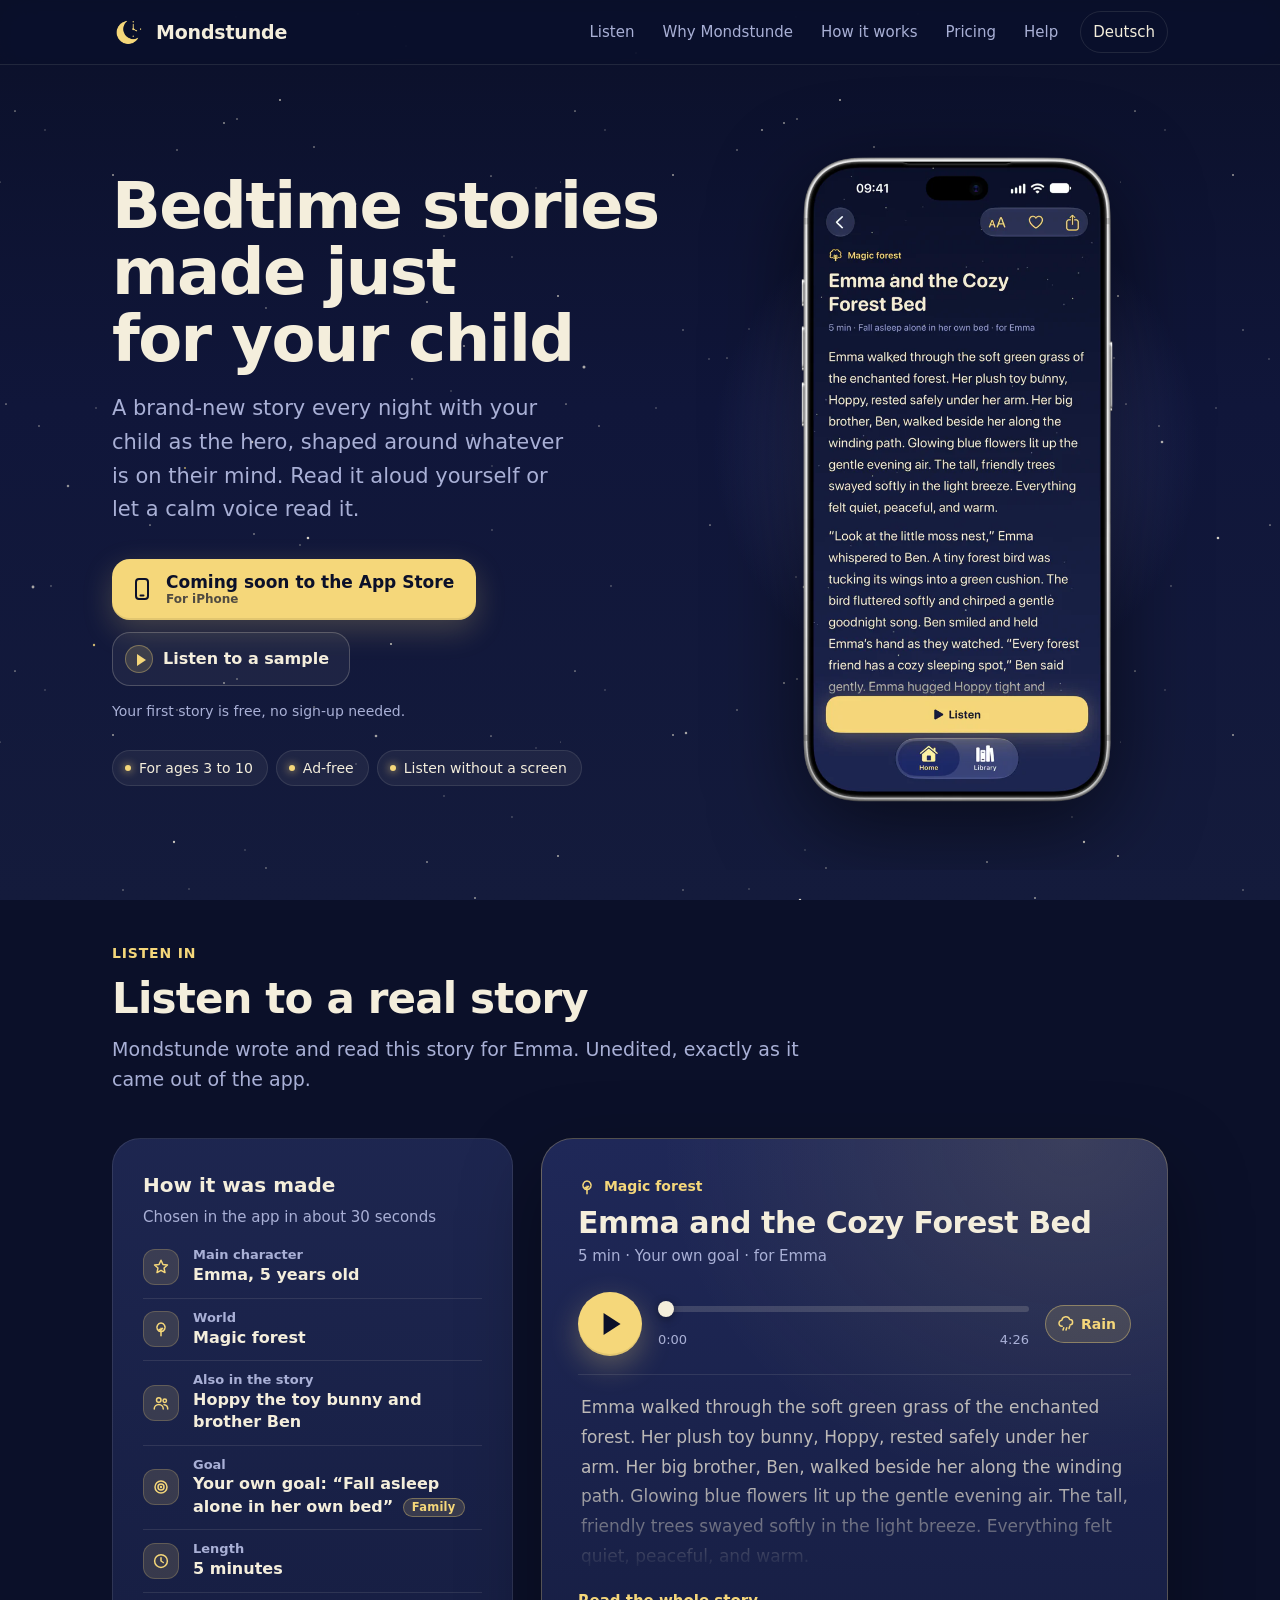
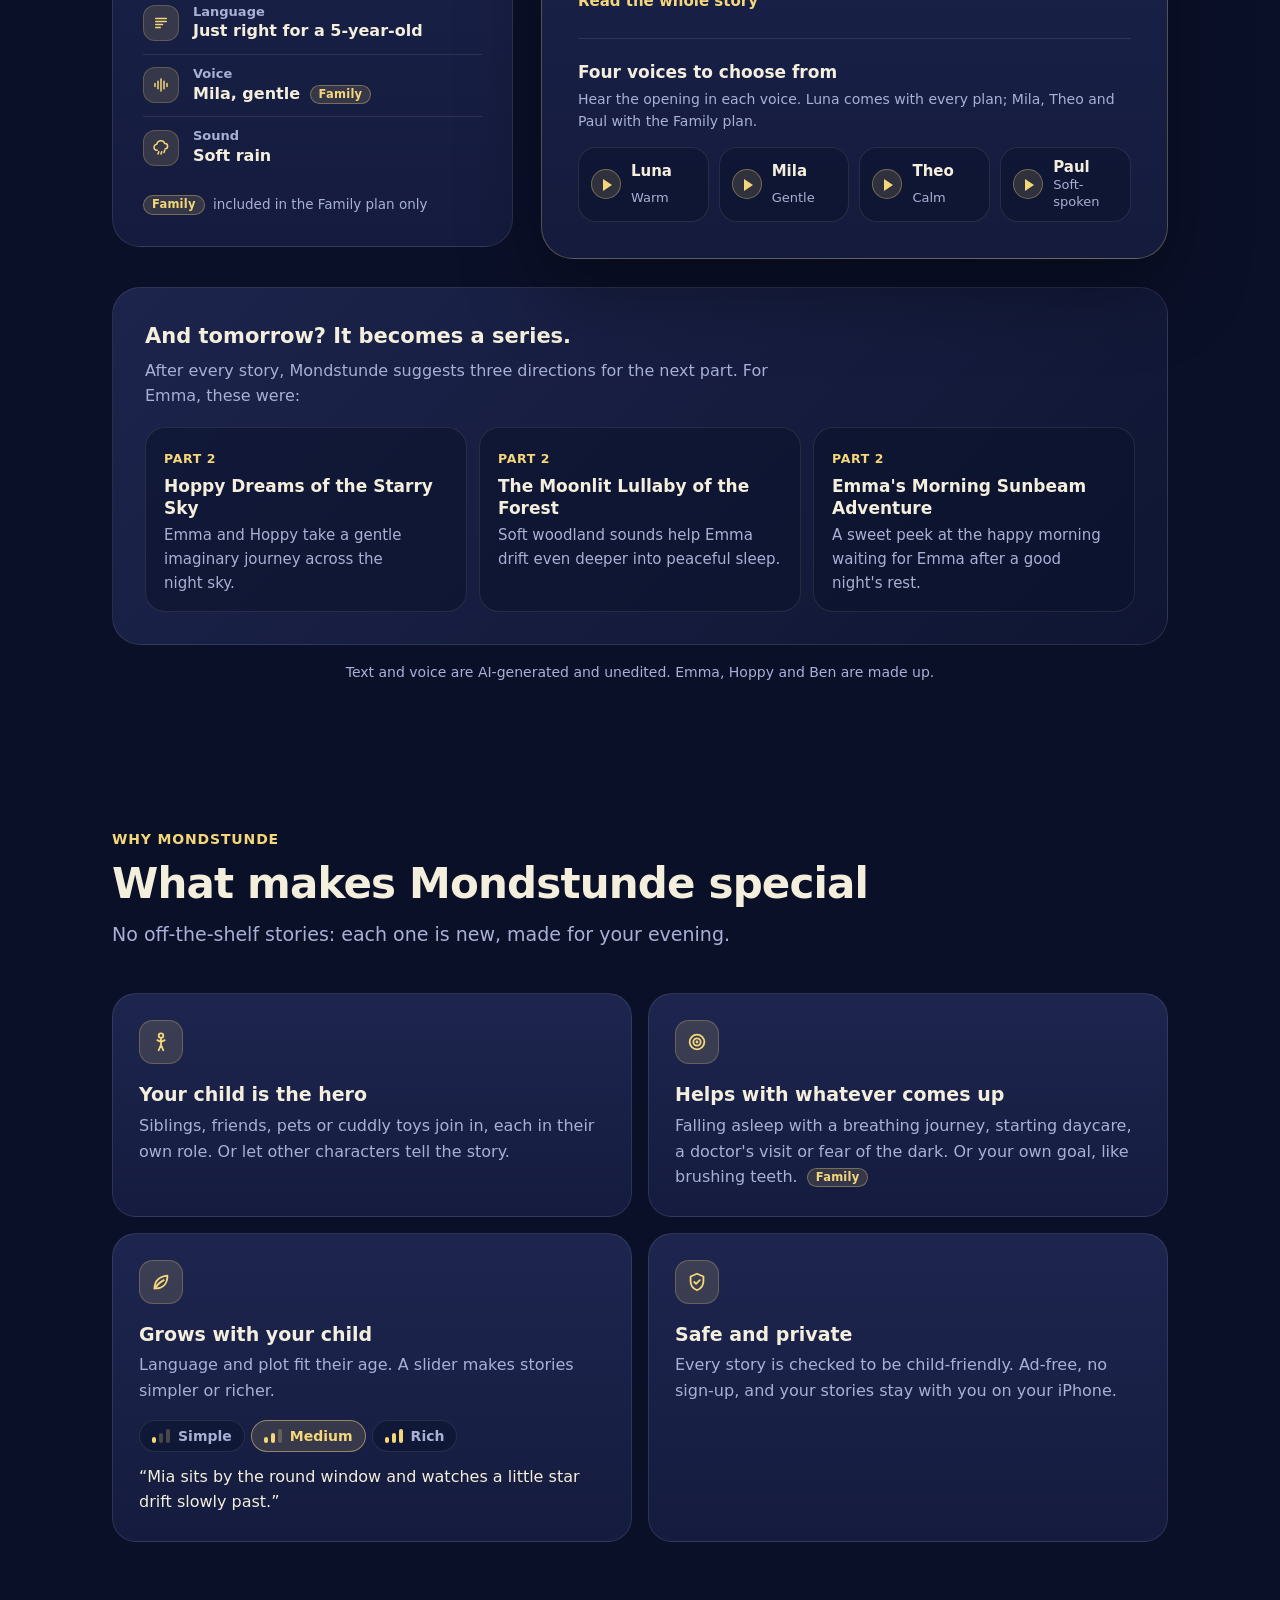
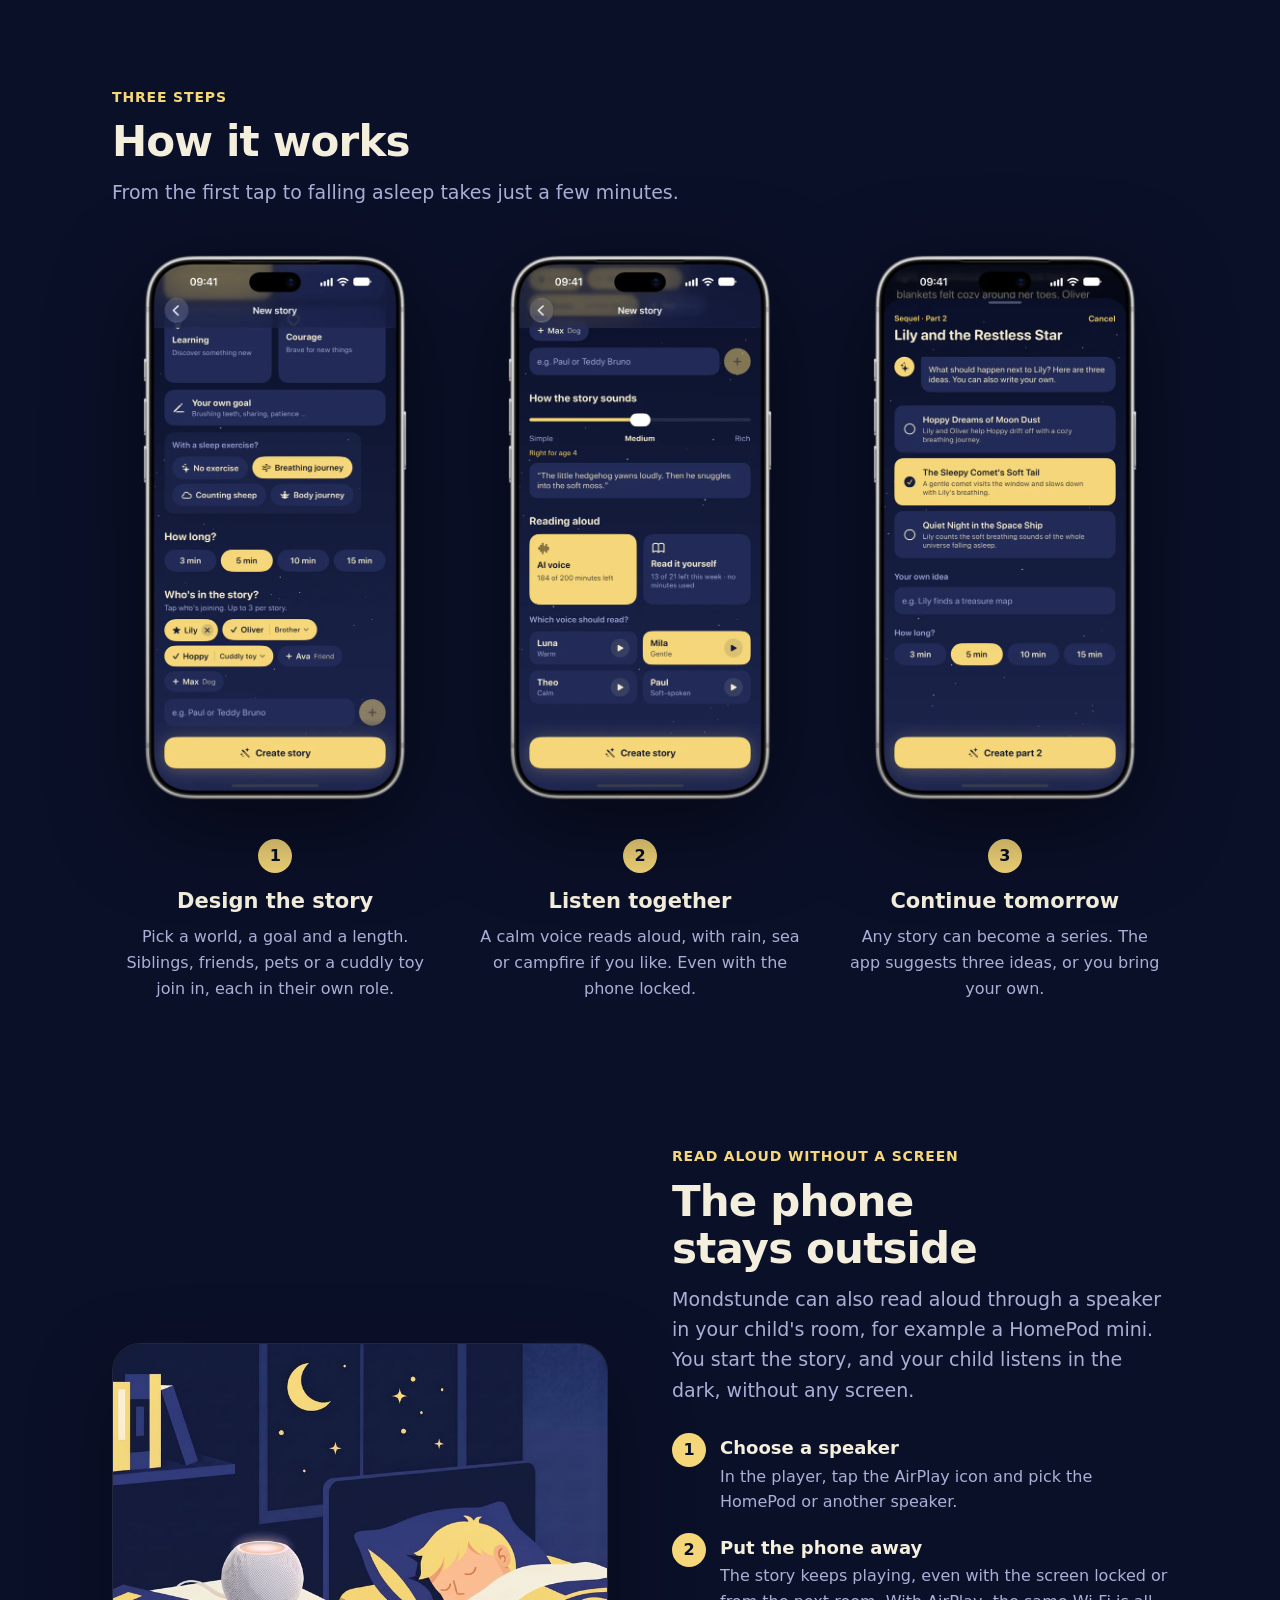
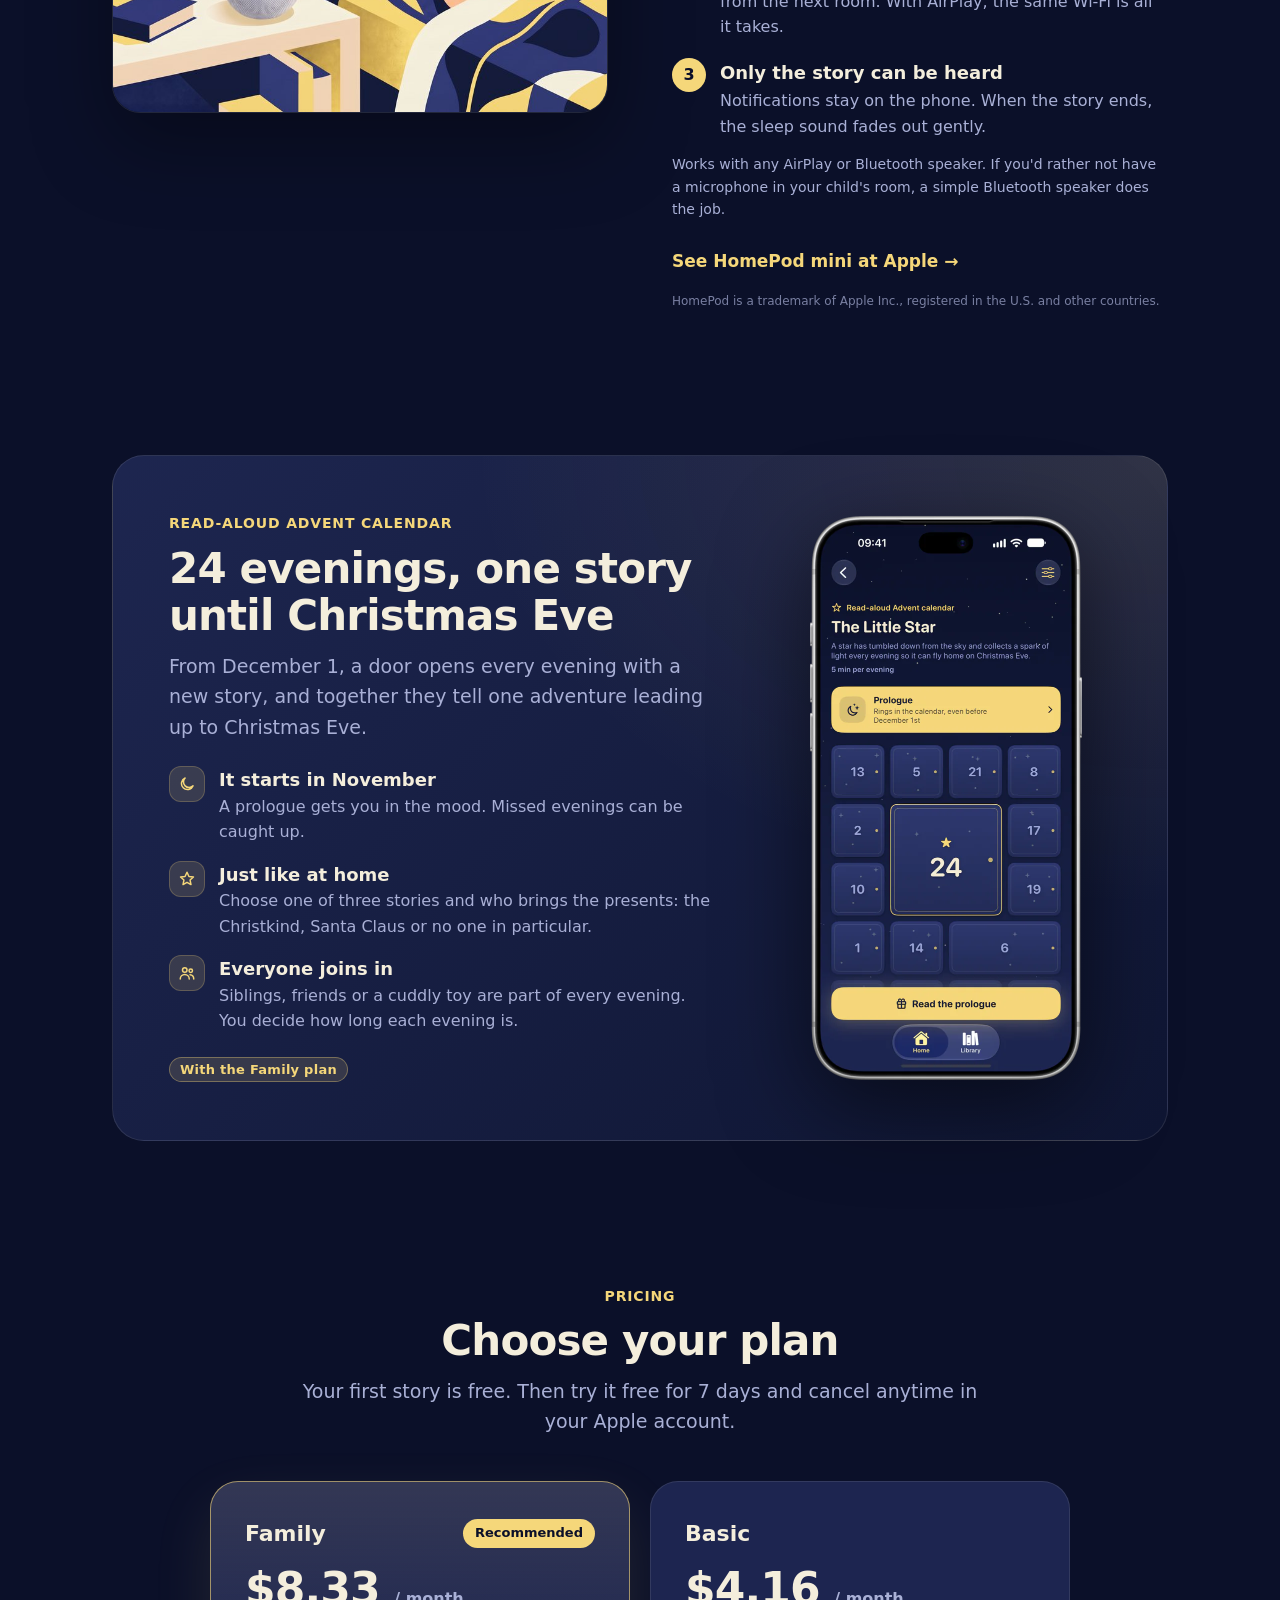
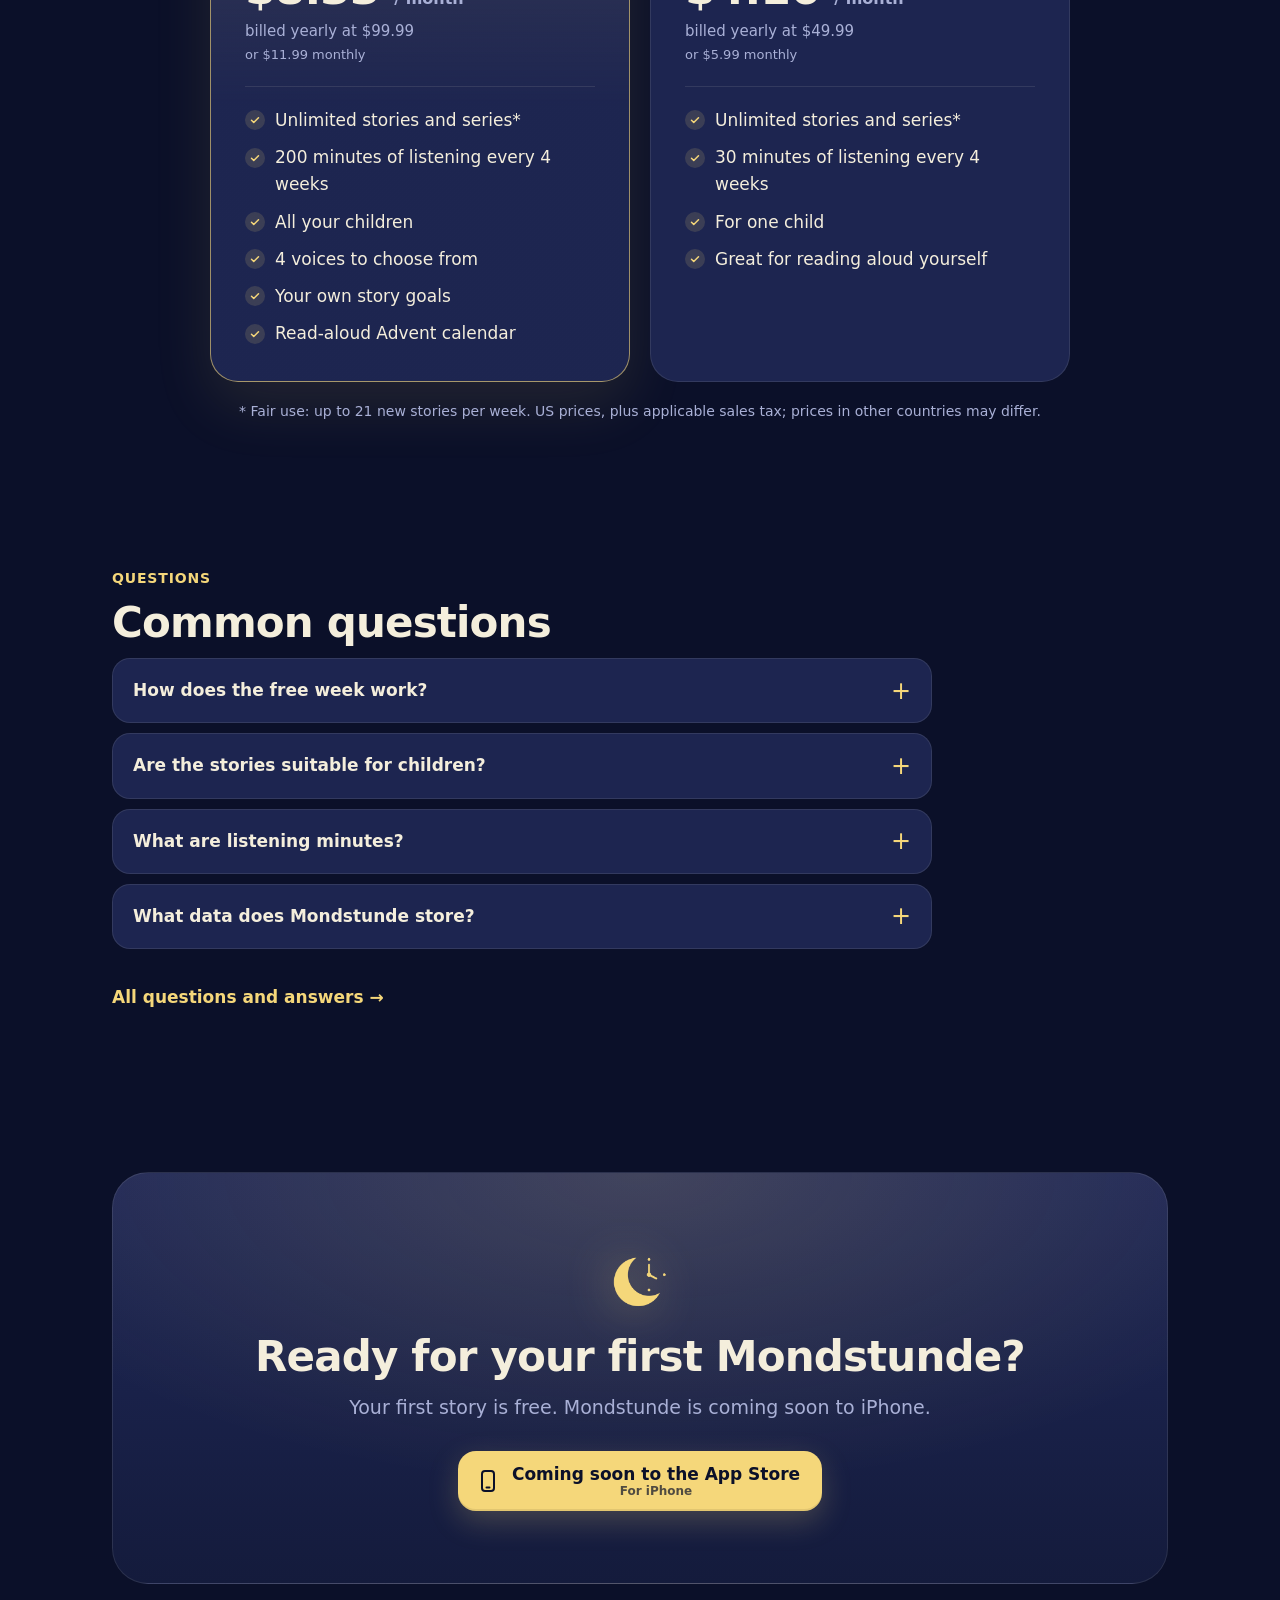
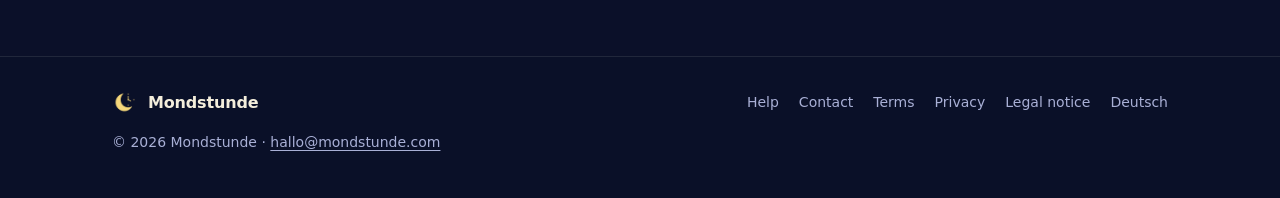
==== commit 314655e2: "Sternenhimmel wie in der App: viele feine Sterne statt 10 kaum sichtbarer Punkte Co-Authored-By: Cla" ====
--- a/index.html
+++ b/index.html
@@ -44,7 +44,7 @@
 <link rel="alternate" hreflang="x-default" href="https://mondstunde.com/en/">
 <link rel="icon" href="/assets/favicon.png" type="image/png">
 <link rel="apple-touch-icon" href="/assets/icon-180.png">
-<link rel="stylesheet" href="/assets/site.css?v=485f8c84">
+<link rel="stylesheet" href="/assets/site.css?v=80012f61">
 </head>
 <body>
 <header class="top">
--- a/assets/site.css
+++ b/assets/site.css
@@ -24,23 +24,16 @@
   background: var(--night-deep);
   overflow-x: hidden;
 }
-/* Sternenhimmel: zwei Ebenen feiner Punkte über einem Verlauf von Mitternacht zu Nachtblau. */
+/* Sternenhimmel wie in der App: feine Sterne (1–3 px, einzelne golden) in zwei Kacheln verschiedener Größe
+   (560 und 910 px), damit sich das Muster nicht sichtbar wiederholt, über einem Verlauf von Mitternacht zu Nachtblau. */
 body::before {
   content: "";
   position: fixed;
   inset: 0;
   z-index: -1;
   background:
-    radial-gradient(1px 1px at 12% 18%, rgba(244,238,220,.75) 50%, transparent 51%),
-    radial-gradient(1px 1px at 78% 9%, rgba(244,238,220,.6) 50%, transparent 51%),
-    radial-gradient(1.5px 1.5px at 64% 32%, rgba(244,238,220,.55) 50%, transparent 51%),
-    radial-gradient(1px 1px at 30% 44%, rgba(244,238,220,.5) 50%, transparent 51%),
-    radial-gradient(1px 1px at 88% 58%, rgba(244,238,220,.5) 50%, transparent 51%),
-    radial-gradient(1.5px 1.5px at 8% 72%, rgba(244,238,220,.45) 50%, transparent 51%),
-    radial-gradient(1px 1px at 46% 84%, rgba(244,238,220,.4) 50%, transparent 51%),
-    radial-gradient(1px 1px at 94% 90%, rgba(244,238,220,.4) 50%, transparent 51%),
-    radial-gradient(1px 1px at 22% 6%, rgba(244,238,220,.5) 50%, transparent 51%),
-    radial-gradient(1.5px 1.5px at 55% 62%, rgba(245,215,122,.5) 50%, transparent 51%),
+    url("data:image/svg+xml,%3Csvg xmlns='http://www.w3.org/2000/svg' width='910' height='910'%3E%3Ccircle cx='94' cy='645' r='1.19' fill='%23F5D77A' fill-opacity='0.82'/%3E%3Ccircle cx='391' cy='644' r='1.02' fill='%23F4EEDC' fill-opacity='0.78'/%3E%3Ccircle cx='33' cy='587' r='1.44' fill='%23F4EEDC' fill-opacity='0.67'/%3E%3Ccircle cx='804' cy='587' r='1.22' fill='%23F4EEDC' fill-opacity='0.81'/%3E%3Ccircle cx='584' cy='367' r='1.50' fill='%23F4EEDC' fill-opacity='0.68'/%3E%3Ccircle cx='113' cy='30' r='1.18' fill='%23F5D77A' fill-opacity='0.52'/%3E%3Ccircle cx='636' cy='53' r='1.03' fill='%23F4EEDC' fill-opacity='0.61'/%3E%3Ccircle cx='850' cy='544' r='1.24' fill='%23F4EEDC' fill-opacity='0.71'/%3E%3Ccircle cx='252' cy='442' r='1.31' fill='%23F4EEDC' fill-opacity='0.77'/%3E%3Ccircle cx='686' cy='733' r='1.23' fill='%23F4EEDC' fill-opacity='0.65'/%3E%3Ccircle cx='150' cy='608' r='1.25' fill='%23F5D77A' fill-opacity='0.70'/%3E%3Ccircle cx='406' cy='46' r='1.12' fill='%23F4EEDC' fill-opacity='0.66'/%3E%3Ccircle cx='800' cy='900' r='1.25' fill='%23F4EEDC' fill-opacity='0.87'/%3E%3Ccircle cx='174' cy='842' r='1.13' fill='%23F4EEDC' fill-opacity='0.82'/%3E%3Ccircle cx='376' cy='736' r='1.33' fill='%23F4EEDC' fill-opacity='0.64'/%3E%3Ccircle cx='185' cy='468' r='1.06' fill='%23F5D77A' fill-opacity='0.67'/%3E%3Ccircle cx='68' cy='486' r='1.24' fill='%23F4EEDC' fill-opacity='0.57'/%3E%3Ccircle cx='762' cy='130' r='1.05' fill='%23F4EEDC' fill-opacity='0.55'/%3E%3Ccircle cx='441' cy='259' r='1.15' fill='%23F4EEDC' fill-opacity='0.82'/%3E%3Ccircle cx='308' cy='538' r='1.29' fill='%23F4EEDC' fill-opacity='0.85'/%3E%3Ccircle cx='843' cy='443' r='1.50' fill='%23F5D77A' fill-opacity='0.79'/%3E%3Ccircle cx='842' cy='732' r='1.46' fill='%23F4EEDC' fill-opacity='0.72'/%3E%3C/svg%3E") 0 0 / 910px 910px repeat,
+    url("data:image/svg+xml,%3Csvg xmlns='http://www.w3.org/2000/svg' width='560' height='560'%3E%3Ccircle cx='358' cy='14' r='0.71' fill='%23F4EEDC' fill-opacity='0.44'/%3E%3Ccircle cx='412' cy='379' r='0.96' fill='%23F4EEDC' fill-opacity='0.38'/%3E%3Ccircle cx='236' cy='17' r='0.69' fill='%23F4EEDC' fill-opacity='0.55'/%3E%3Ccircle cx='15' cy='111' r='0.86' fill='%23F4EEDC' fill-opacity='0.57'/%3E%3Ccircle cx='123' cy='330' r='0.92' fill='%23F4EEDC' fill-opacity='0.35'/%3E%3Ccircle cx='451' cy='391' r='0.74' fill='%23F4EEDC' fill-opacity='0.41'/%3E%3Ccircle cx='536' cy='188' r='0.64' fill='%23F4EEDC' fill-opacity='0.39'/%3E%3Ccircle cx='475' cy='338' r='0.92' fill='%23F4EEDC' fill-opacity='0.64'/%3E%3Ccircle cx='300' cy='545' r='0.75' fill='%23F4EEDC' fill-opacity='0.57'/%3E%3Ccircle cx='464' cy='346' r='0.94' fill='%23F4EEDC' fill-opacity='0.58'/%3E%3Ccircle cx='395' cy='26' r='0.69' fill='%23F4EEDC' fill-opacity='0.47'/%3E%3Ccircle cx='45' cy='130' r='0.64' fill='%23F4EEDC' fill-opacity='0.46'/%3E%3Ccircle cx='356' cy='204' r='0.75' fill='%23F4EEDC' fill-opacity='0.43'/%3E%3Ccircle cx='150' cy='525' r='0.86' fill='%23F4EEDC' fill-opacity='0.59'/%3E%3Ccircle cx='96' cy='408' r='0.67' fill='%23F4EEDC' fill-opacity='0.50'/%3E%3Ccircle cx='554' cy='358' r='0.82' fill='%23F4EEDC' fill-opacity='0.62'/%3E%3Ccircle cx='472' cy='435' r='0.69' fill='%23F4EEDC' fill-opacity='0.36'/%3E%3Ccircle cx='177' cy='150' r='0.68' fill='%23F4EEDC' fill-opacity='0.73'/%3E%3Ccircle cx='491' cy='176' r='0.86' fill='%23F4EEDC' fill-opacity='0.51'/%3E%3Ccircle cx='512' cy='257' r='0.71' fill='%23F4EEDC' fill-opacity='0.45'/%3E%3Ccircle cx='314' cy='147' r='0.83' fill='%23F4EEDC' fill-opacity='0.71'/%3E%3Ccircle cx='224' cy='123' r='1.00' fill='%23F4EEDC' fill-opacity='0.55'/%3E%3Ccircle cx='51' cy='26' r='0.64' fill='%23F4EEDC' fill-opacity='0.60'/%3E%3Ccircle cx='444' cy='236' r='0.63' fill='%23F4EEDC' fill-opacity='0.50'/%3E%3Ccircle cx='558' cy='296' r='0.99' fill='%23F4EEDC' fill-opacity='0.69'/%3E%3Ccircle cx='6' cy='404' r='0.87' fill='%23F4EEDC' fill-opacity='0.56'/%3E%3Ccircle cx='149' cy='359' r='0.64' fill='%23F4EEDC' fill-opacity='0.52'/%3E%3Ccircle cx='254' cy='534' r='0.95' fill='%23F4EEDC' fill-opacity='0.46'/%3E%3Ccircle cx='280' cy='100' r='0.97' fill='%23F4EEDC' fill-opacity='0.70'/%3E%3Ccircle cx='167' cy='358' r='0.84' fill='%23F4EEDC' fill-opacity='0.41'/%3E%3Ccircle cx='427' cy='302' r='0.91' fill='%23F4EEDC' fill-opacity='0.56'/%3E%3Ccircle cx='0' cy='182' r='0.61' fill='%23F4EEDC' fill-opacity='0.72'/%3E%3Ccircle cx='492' cy='466' r='0.72' fill='%23F4EEDC' fill-opacity='0.37'/%3E%3Ccircle cx='492' cy='530' r='0.63' fill='%23F4EEDC' fill-opacity='0.54'/%3E%3Ccircle cx='39' cy='426' r='0.91' fill='%23F4EEDC' fill-opacity='0.40'/%3E%3Ccircle cx='266' cy='308' r='0.71' fill='%23F4EEDC' fill-opacity='0.70'/%3E%3Ccircle cx='237' cy='119' r='0.82' fill='%23F4EEDC' fill-opacity='0.64'/%3E%3Ccircle cx='113' cy='175' r='1.00' fill='%23F4EEDC' fill-opacity='0.61'/%3E%3Ccircle cx='245' cy='290' r='0.65' fill='%23F4EEDC' fill-opacity='0.44'/%3E%3Ccircle cx='189' cy='329' r='0.69' fill='%23F4EEDC' fill-opacity='0.44'/%3E%3C/svg%3E") 0 0 / 560px 560px repeat,
     linear-gradient(180deg, var(--night-deep) 0%, #10163A 45%, var(--night) 100%);
 }
 a { color: var(--gold); text-underline-offset: 3px; }
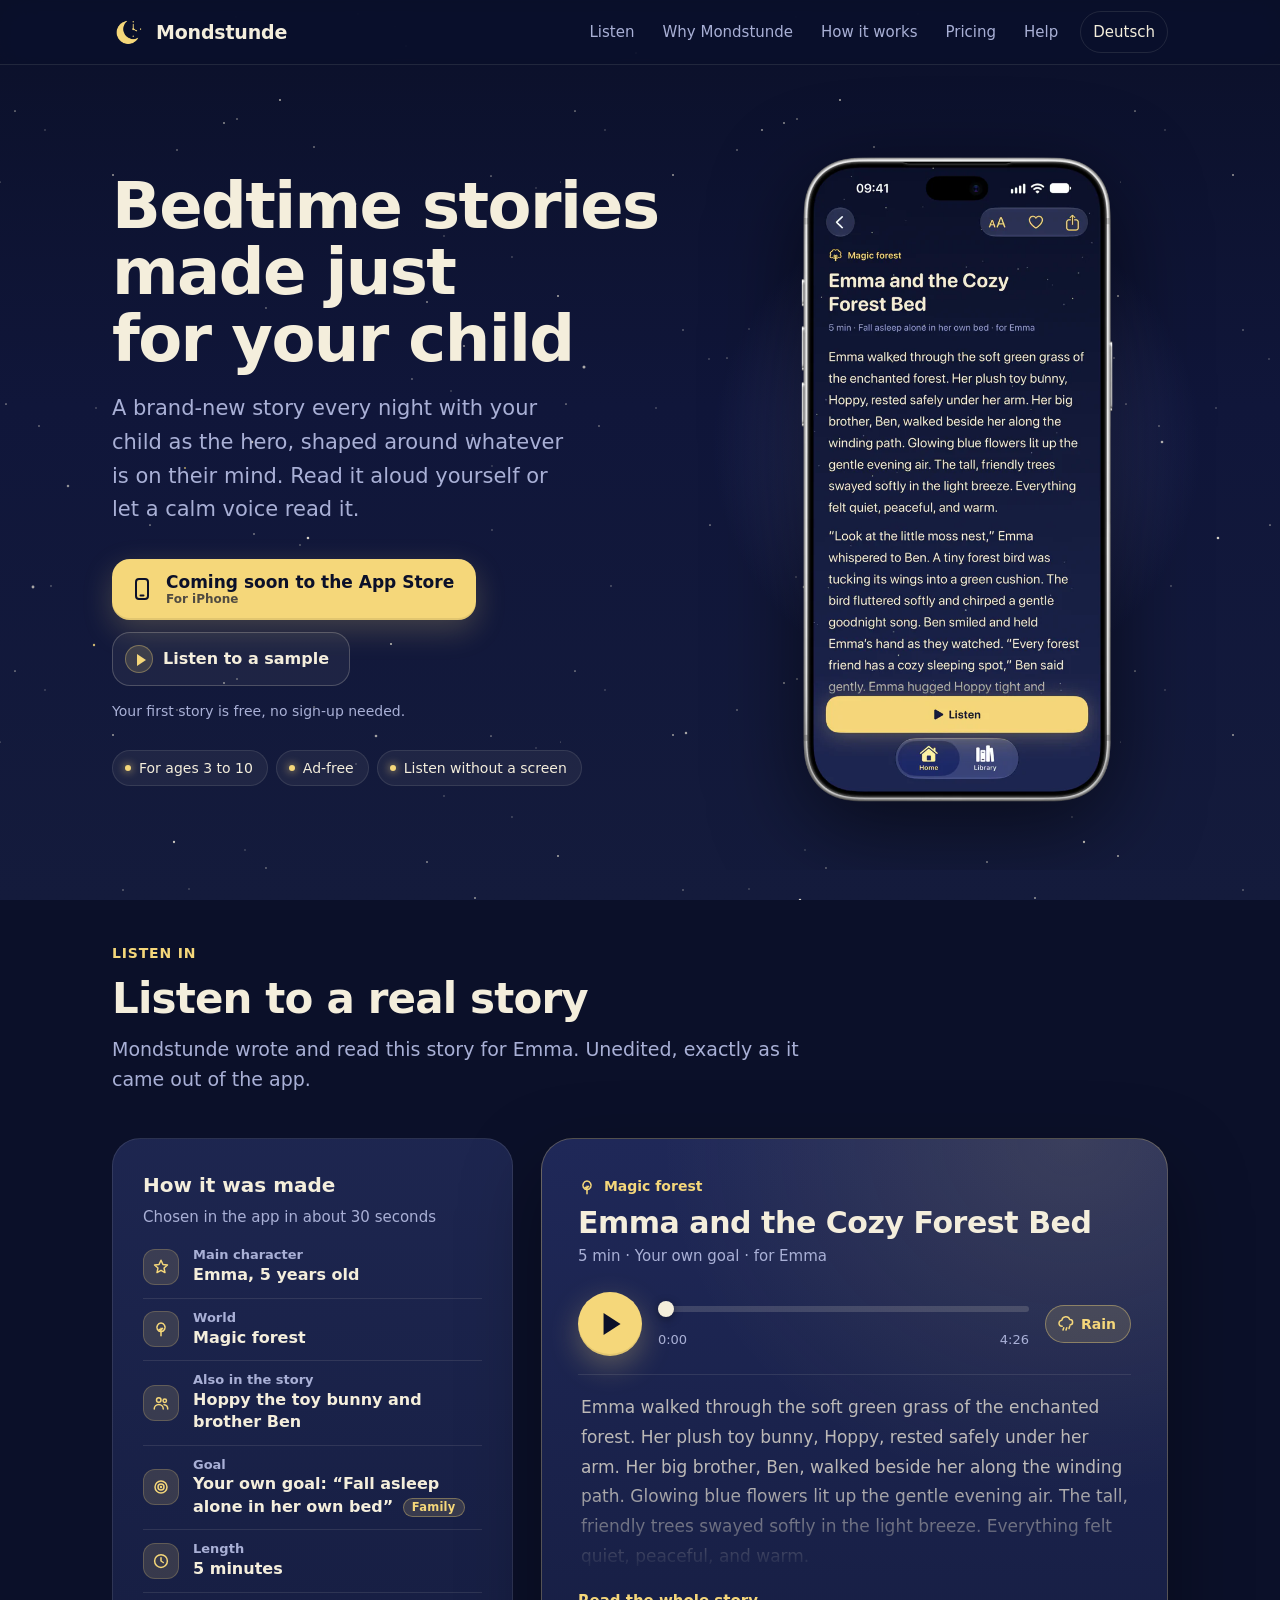
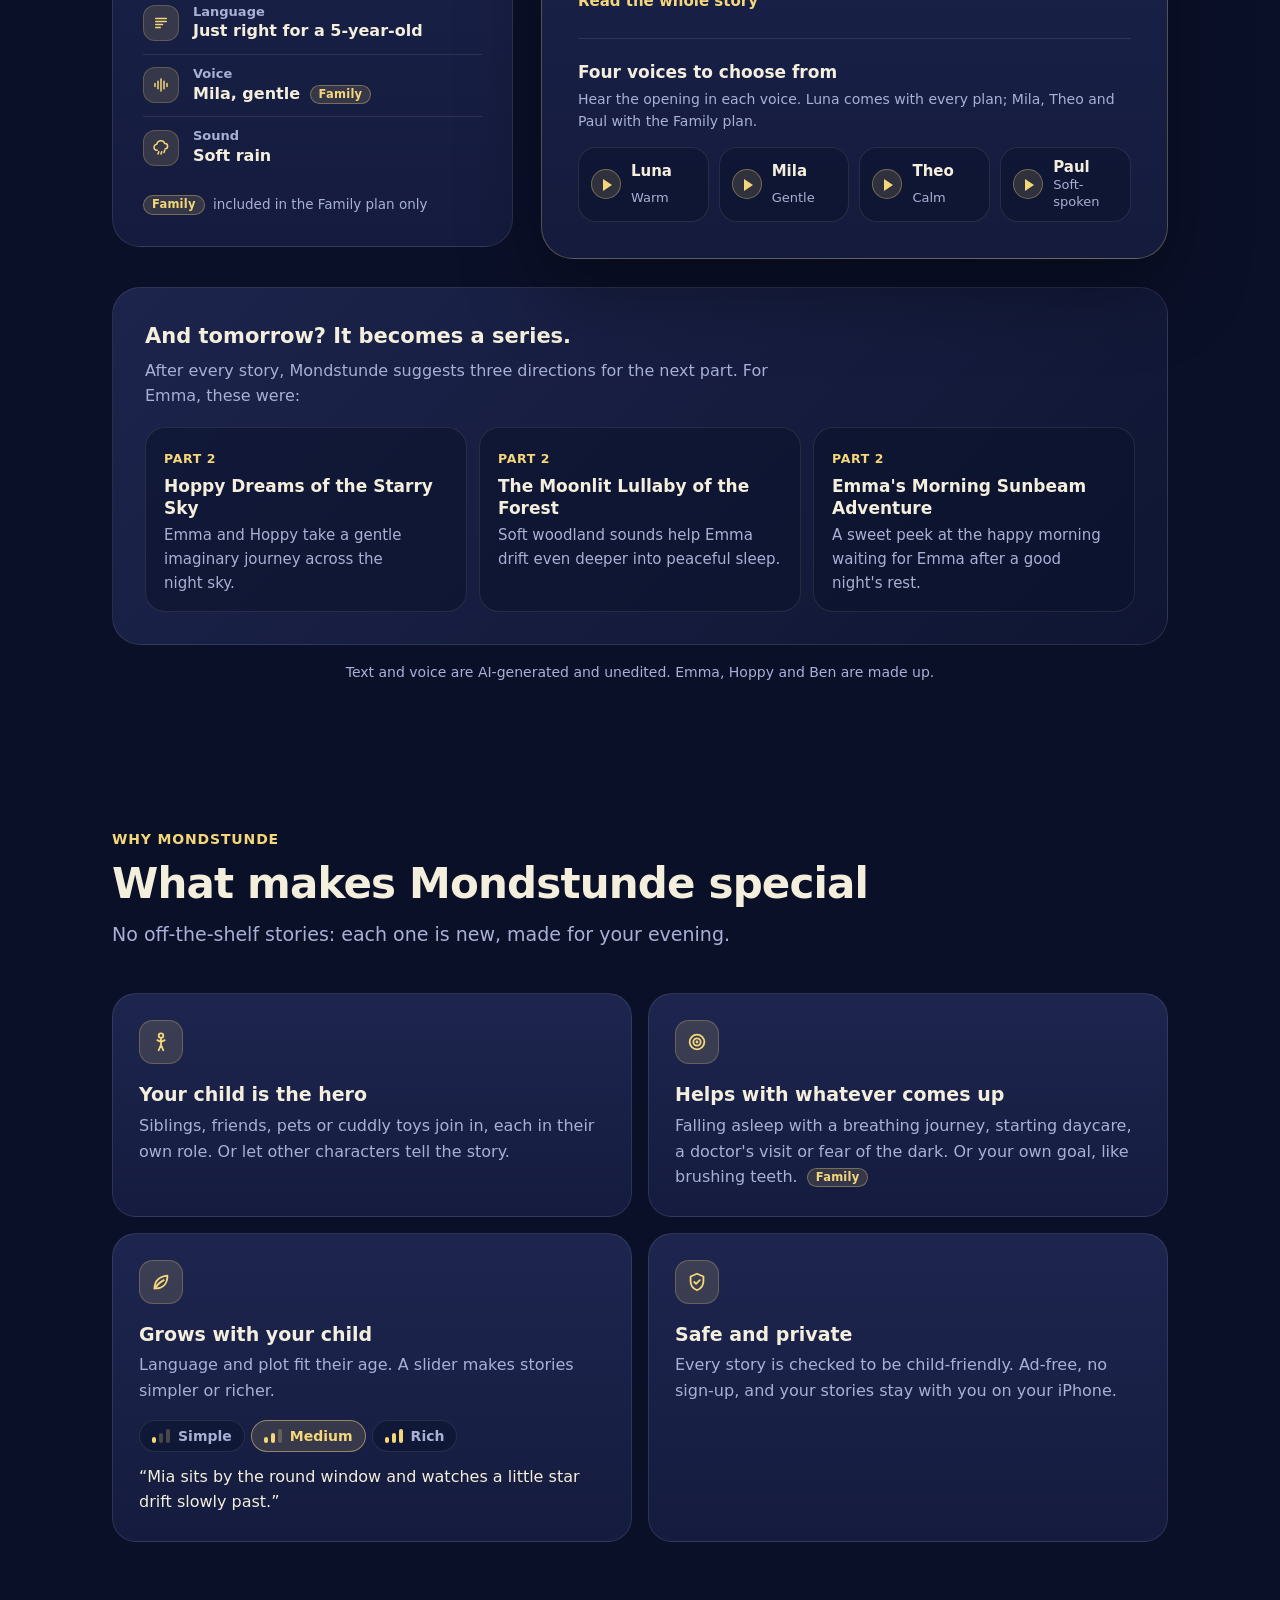
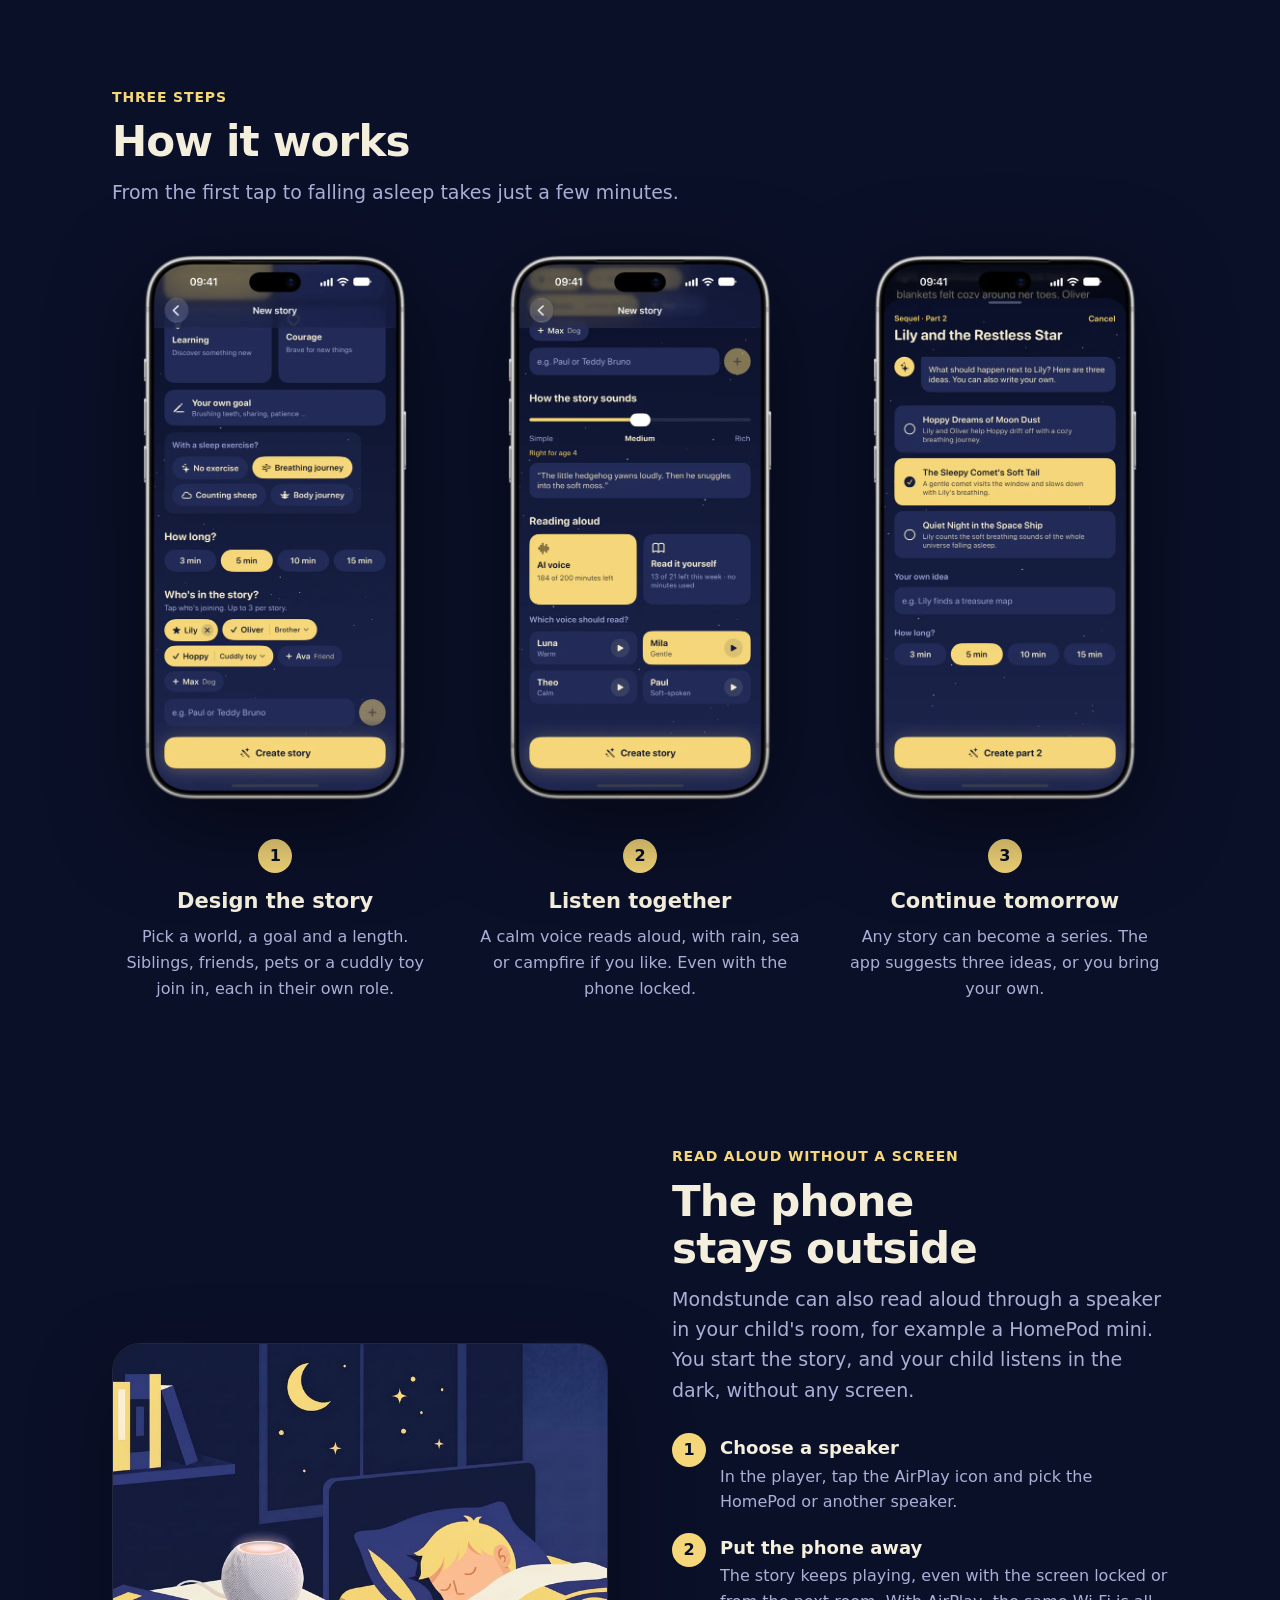
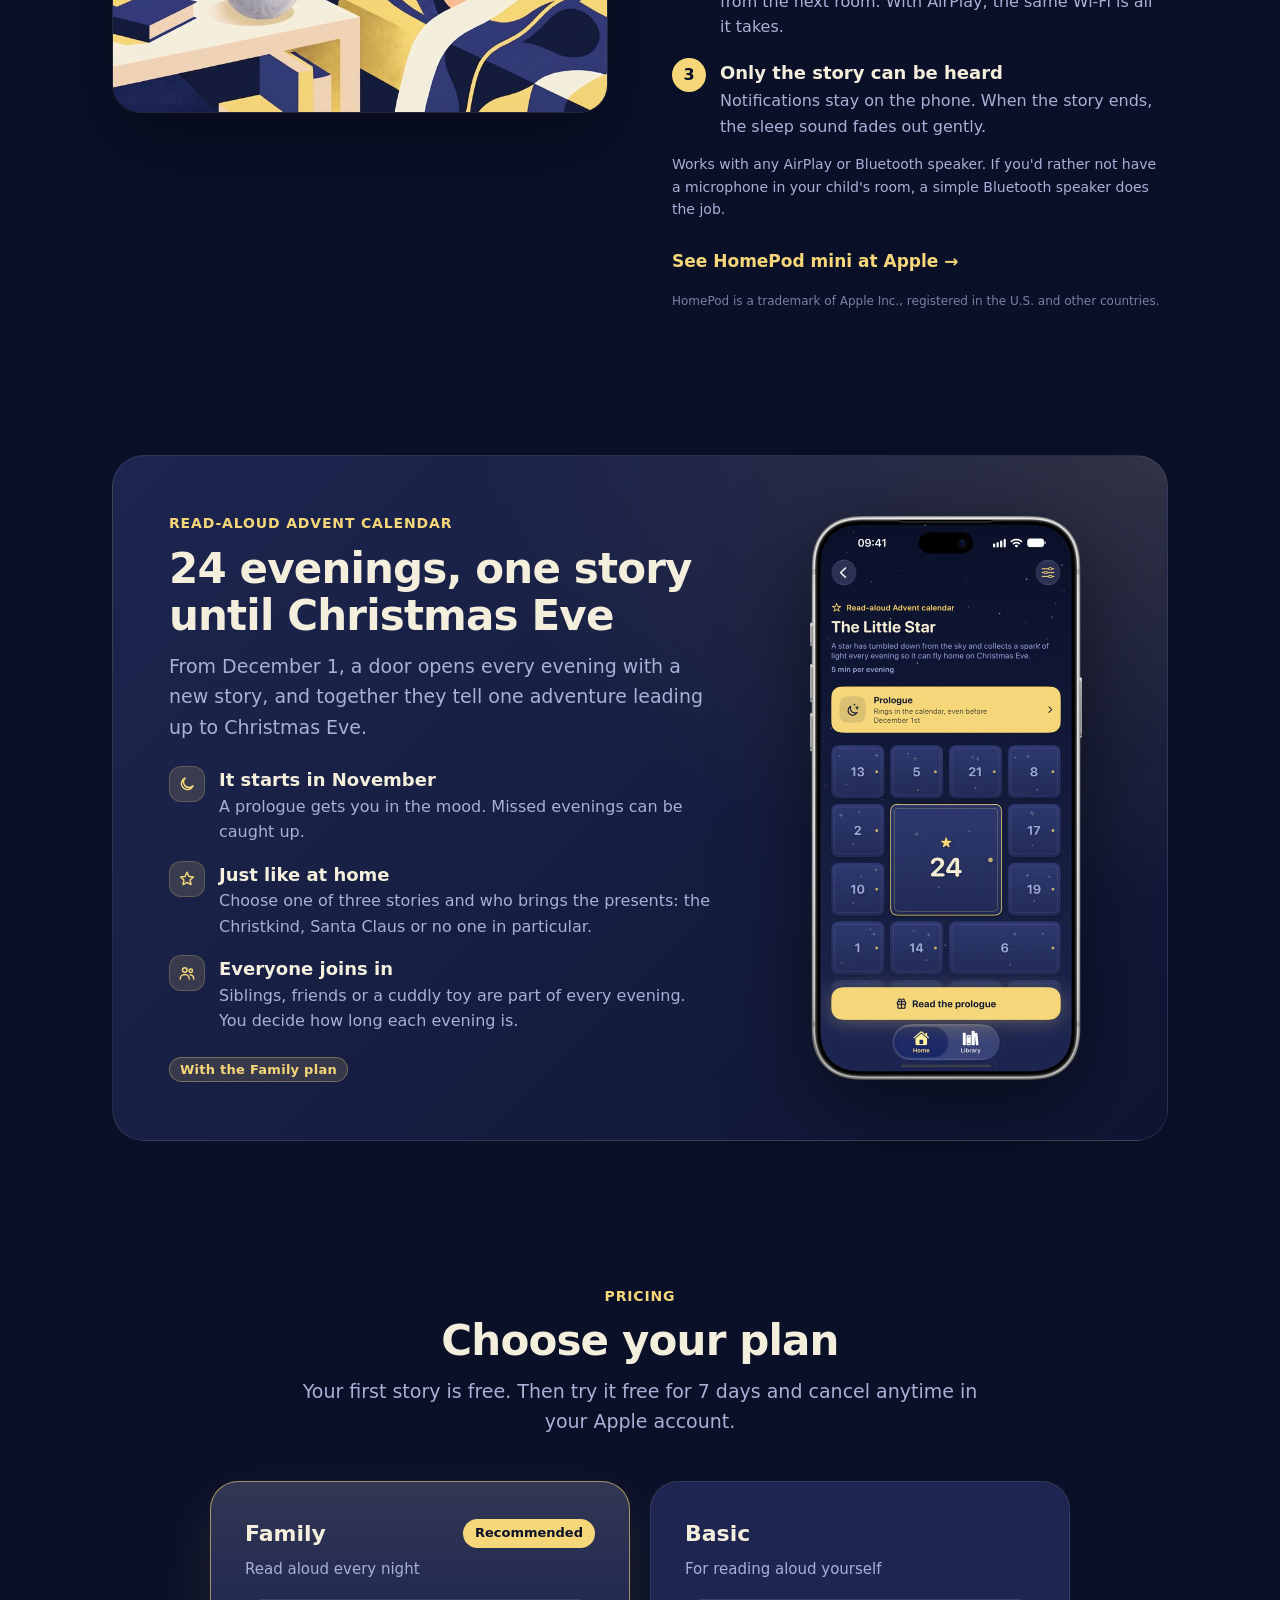
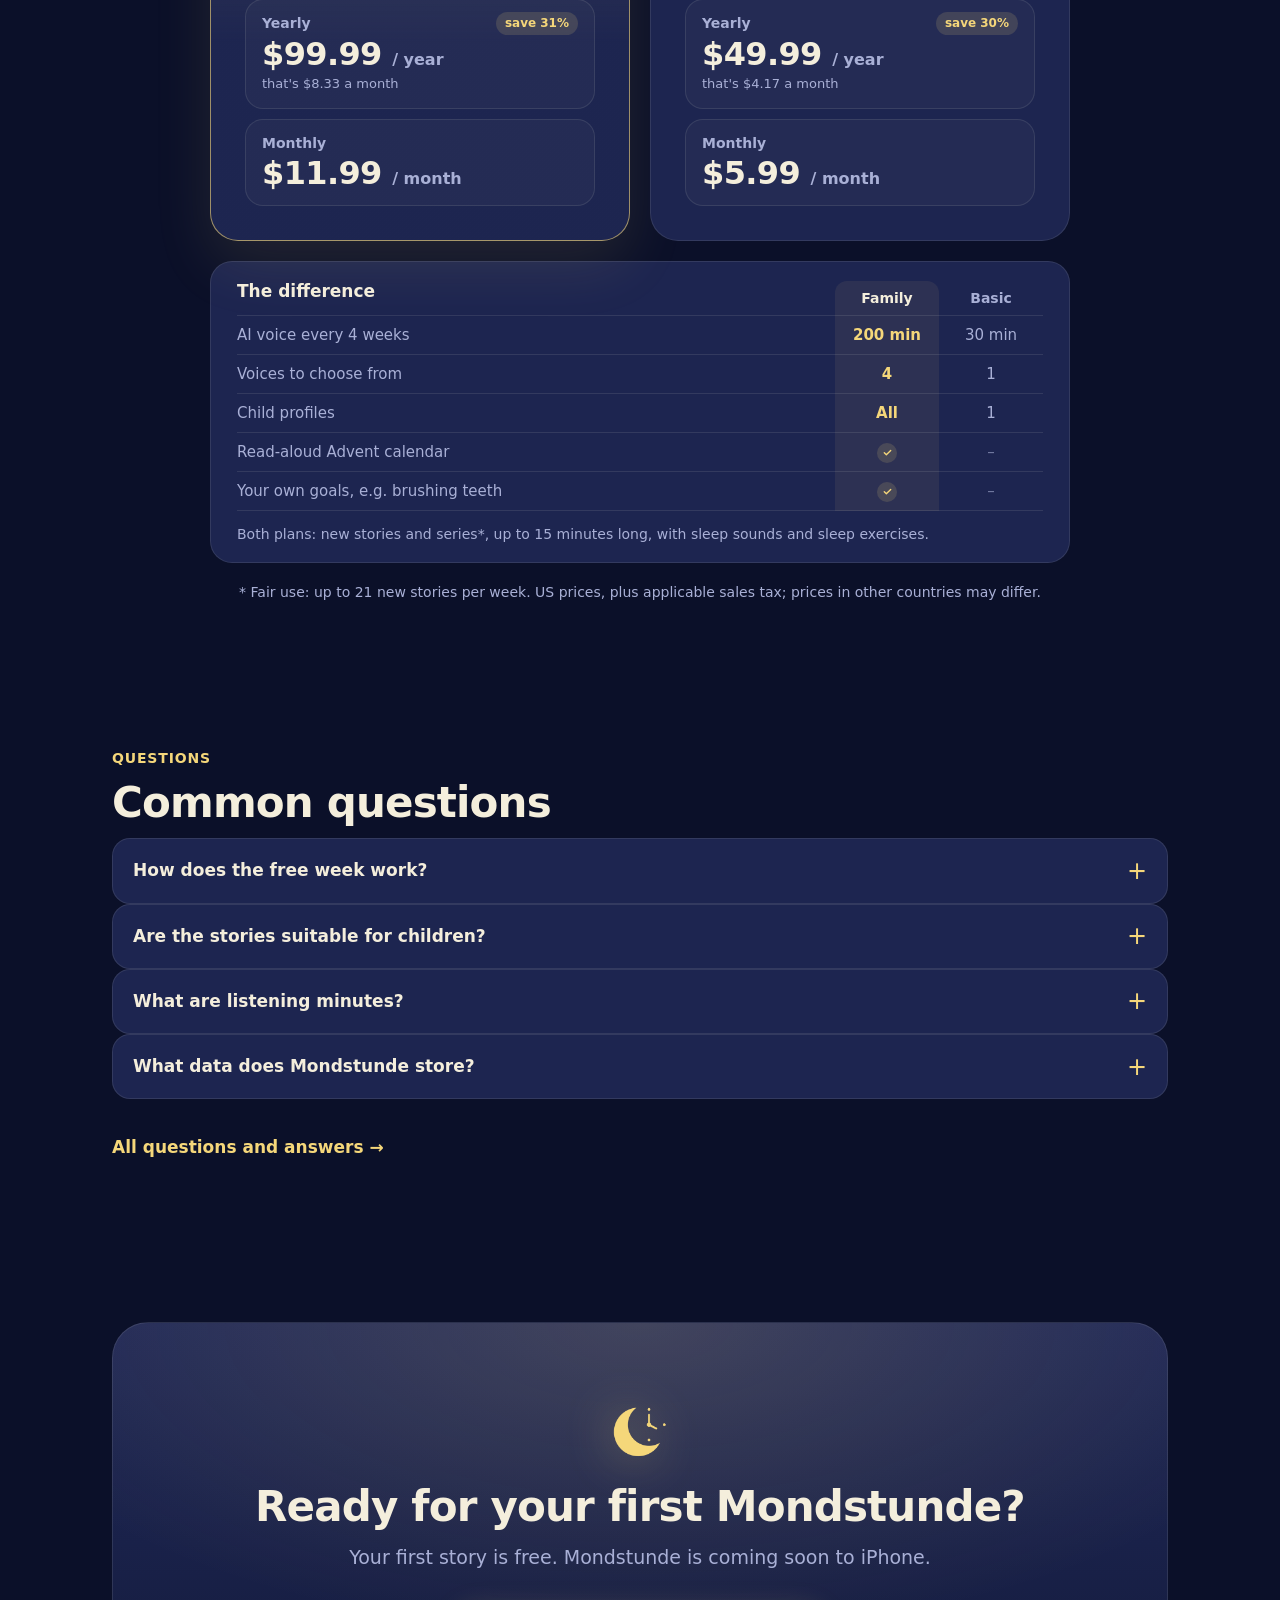
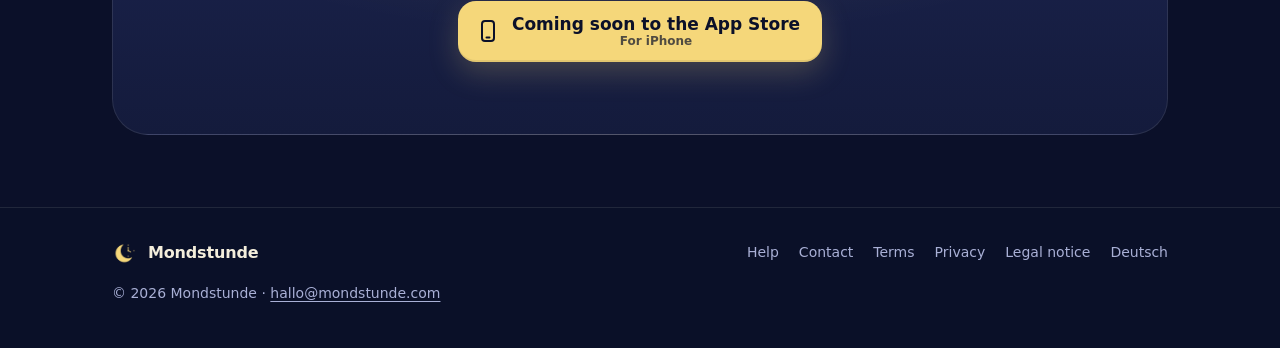
==== commit d07da2de: "Preise: Jahres- und Monatsabo je Kachel mit abgebuchtem Betrag, kompakter Vergleich Familie/Basis Co" ====
--- a/index.html
+++ b/index.html
@@ -44,7 +44,7 @@
 <link rel="alternate" hreflang="x-default" href="https://mondstunde.com/en/">
 <link rel="icon" href="/assets/favicon.png" type="image/png">
 <link rel="apple-touch-icon" href="/assets/icon-180.png">
-<link rel="stylesheet" href="/assets/site.css?v=80012f61">
+<link rel="stylesheet" href="/assets/site.css?v=551f626f">
 </head>
 <body>
 <header class="top">
@@ -183,7 +183,8 @@
   <p class="eyebrow">Preise</p>
   <h2>Wähle euer Abo</h2>
   <p class="sub">Die erste Geschichte ist gratis. Danach 7 Tage kostenlos testen, jederzeit über dein Apple-Konto kündbar.</p>
-  <div class="plans"><div class="plan featured"><div class="plan-head"><h3>Familie</h3><span class="badge">Empfohlen</span></div><p class="price">9,99 € <small>/ Monat</small></p><p class="yearly">119,99 € jährlich abgerechnet</p><p class="monthly">oder 13,99 € monatlich</p><ul class="checks"><li>Unbegrenzt Geschichten und Serien*</li><li>200 Minuten vorgelesen alle 4 Wochen</li><li>Alle eure Kinder</li><li>4 Stimmen zur Auswahl</li><li>Eigene Ziele für Geschichten</li><li>Vorlese-Adventskalender</li></ul></div><div class="plan"><div class="plan-head"><h3>Basis</h3></div><p class="price">4,99 € <small>/ Monat</small></p><p class="yearly">59,99 € jährlich abgerechnet</p><p class="monthly">oder 6,99 € monatlich</p><ul class="checks"><li>Unbegrenzt Geschichten und Serien*</li><li>30 Minuten vorgelesen alle 4 Wochen</li><li>Für ein Kind</li><li>Ideal zum Selbstvorlesen</li></ul></div></div>
+  <div class="plans"><div class="plan featured"><div class="plan-head"><h3>Familie</h3><span class="badge">Empfohlen</span></div><p class="tagline">Jeden Abend vorgelesen</p><div class="options"><div class="option"><div class="option-head"><span>Jährlich</span><span class="save">29 % sparen</span></div><p class="price">119,99 € <small>/ Jahr</small></p><p class="per-month">entspricht 10,00 € im Monat</p></div><div class="option"><div class="option-head"><span>Monatlich</span></div><p class="price">13,99 € <small>/ Monat</small></p></div></div></div><div class="plan"><div class="plan-head"><h3>Basis</h3></div><p class="tagline">Zum Selbstvorlesen</p><div class="options"><div class="option"><div class="option-head"><span>Jährlich</span><span class="save">28 % sparen</span></div><p class="price">59,99 € <small>/ Jahr</small></p><p class="per-month">entspricht 5,00 € im Monat</p></div><div class="option"><div class="option-head"><span>Monatlich</span></div><p class="price">6,99 € <small>/ Monat</small></p></div></div></div></div>
+  <div class="compare"><h3>Der Unterschied</h3><table><colgroup><col><col class="plan-col"><col class="plan-col"></colgroup><thead><tr><td></td><th scope="col" class="pick">Familie</th><th scope="col">Basis</th></tr></thead><tbody><tr><th scope="row">KI-Stimme alle 4 Wochen</th><td class="pick"><span class="amount">200 Min</span></td><td><span class="amount less">30 Min</span></td></tr><tr><th scope="row">Stimmen zur Auswahl</th><td class="pick"><span class="amount">4</span></td><td><span class="amount less">1</span></td></tr><tr><th scope="row">Kinderprofile</th><td class="pick"><span class="amount">Alle</span></td><td><span class="amount less">1</span></td></tr><tr><th scope="row">Vorlese-Adventskalender</th><td class="pick"><span class="yes" role="img" aria-label="✓"></span></td><td><span class="no" aria-label="–">–</span></td></tr><tr><th scope="row">Eigene Ziele, z. B. Zähneputzen</th><td class="pick"><span class="yes" role="img" aria-label="✓"></span></td><td><span class="no" aria-label="–">–</span></td></tr></tbody></table><p class="both">In beiden Abos: neue Geschichten und Serien*, bis 15 Minuten lang, mit Einschlafgeräuschen und Einschlaf-Übungen.</p></div>
   <p class="note">* Faire Nutzung: bis zu 21 neue Geschichten pro Woche. Preise inkl. MwSt.</p>
 </section>
 
--- a/assets/site.css
+++ b/assets/site.css
@@ -162,15 +162,40 @@
 .badge { background: var(--gold); color: var(--night-deep); font-size: 13px; font-weight: 700; padding: 4px 12px; border-radius: 999px; }
 .price { font-size: clamp(36px, 4.4vw, 44px); font-weight: 800; letter-spacing: -0.02em; margin: 14px 0 0; font-variant-numeric: tabular-nums; line-height: 1.1; }
 .price small { font-size: 16px; font-weight: 600; color: var(--mist); letter-spacing: 0; }
-.yearly { color: var(--mist); font-size: 15px; margin: 6px 0 0; }
-.monthly { color: var(--mist); font-size: 13px; margin: 2px 0 0; }
-.checks { list-style: none; padding: 20px 0 0; margin: 20px 0 0; border-top: 1px solid var(--line); display: grid; gap: 10px; }
-.checks li { position: relative; padding-left: 30px; }
-.checks li::before {
-  content: ""; position: absolute; left: 0; top: 0.2em; width: 20px; height: 20px; border-radius: 50%;
-  background: var(--gold-soft) url("data:image/svg+xml,%3Csvg xmlns='http://www.w3.org/2000/svg' viewBox='0 0 24 24' fill='none' stroke='%23F5D77A' stroke-width='3' stroke-linecap='round' stroke-linejoin='round'%3E%3Cpath d='M5 12.5l4.5 4.5L19 7.5'/%3E%3C/svg%3E") center / 12px no-repeat;
-}
 .pricing .note { margin-top: 18px; }
+.plan .tagline { color: var(--mist); font-size: 15px; margin: 6px 0 0; }
+/* Jahres- und Monatsabo je Kachel, beide mit dem Betrag, der abgebucht wird */
+.options { display: grid; gap: 10px; margin-top: 18px; }
+.option { border: 1px solid var(--line); border-radius: 18px; padding: 12px 16px 13px; background: rgba(244, 238, 220, 0.03); }
+.option-head { display: flex; align-items: center; justify-content: space-between; gap: 10px; color: var(--mist); font-size: 14px; font-weight: 600; }
+.option .price { font-size: clamp(28px, 3.2vw, 32px); margin: 2px 0 0; }
+.option .per-month { color: var(--mist); font-size: 13px; margin: 2px 0 0; }
+.option .save { color: var(--gold); background: var(--gold-soft); font-size: 12px; font-weight: 700; padding: 2px 9px; border-radius: 999px; }
+
+/* Unterschiede Familie/Basis unter den Preis-Kacheln (wie im Abo-Angebot der App), bewusst kompakt */
+.compare { max-width: 860px; margin: 20px auto 0; background: var(--card); border: 1px solid var(--line); border-radius: 22px; padding: 16px clamp(16px, 3vw, 26px) 16px; text-align: left; font-size: 15px; }
+.compare h3 { font-size: 17px; margin: 0; }
+.compare table { width: 100%; border-collapse: collapse; margin-top: -24px; }
+.compare col.plan-col { width: 104px; }
+.compare th, .compare td { text-align: center; }
+.compare thead th { font-size: 14px; font-weight: 700; padding: 6px 0; color: var(--mist); }
+.compare thead th.pick { color: var(--cream); border-radius: 12px 12px 0 0; }
+.compare tbody th[scope="row"] { text-align: left; font-weight: 500; padding: 7px 12px 7px 0; border-top: 1px solid var(--line); }
+.compare tbody td { padding: 7px 0; border-top: 1px solid var(--line); }
+.compare .pick { background: rgba(245, 215, 122, 0.07); }
+.compare .amount { font-weight: 700; color: var(--gold); }
+.compare .amount.less { font-weight: 500; color: var(--mist); }
+.compare .no { color: var(--mist); opacity: 0.6; }
+.compare .yes {
+  display: inline-block; width: 20px; height: 20px; border-radius: 50%; vertical-align: middle;
+  background: var(--gold-soft) url("data:image/svg+xml,%3Csvg xmlns='http://www.w3.org/2000/svg' viewBox='0 0 24 24' fill='none' stroke='%23F5D77A' stroke-width='3' stroke-linecap='round' stroke-linejoin='round'%3E%3Cpath d='M5 12.5l4.5 4.5L19 7.5'/%3E%3C/svg%3E") center / 11px no-repeat;
+}
+.compare .both { color: var(--mist); font-size: 14px; margin: 10px 0 0; }
+@media (max-width: 560px) {
+  .compare { font-size: 14px; }
+  .compare col.plan-col { width: 70px; }
+}
+}
 
 /* Häufige Fragen (Startseite und Hilfe) */
 .faq { display: grid; gap: 10px; max-width: 820px; }
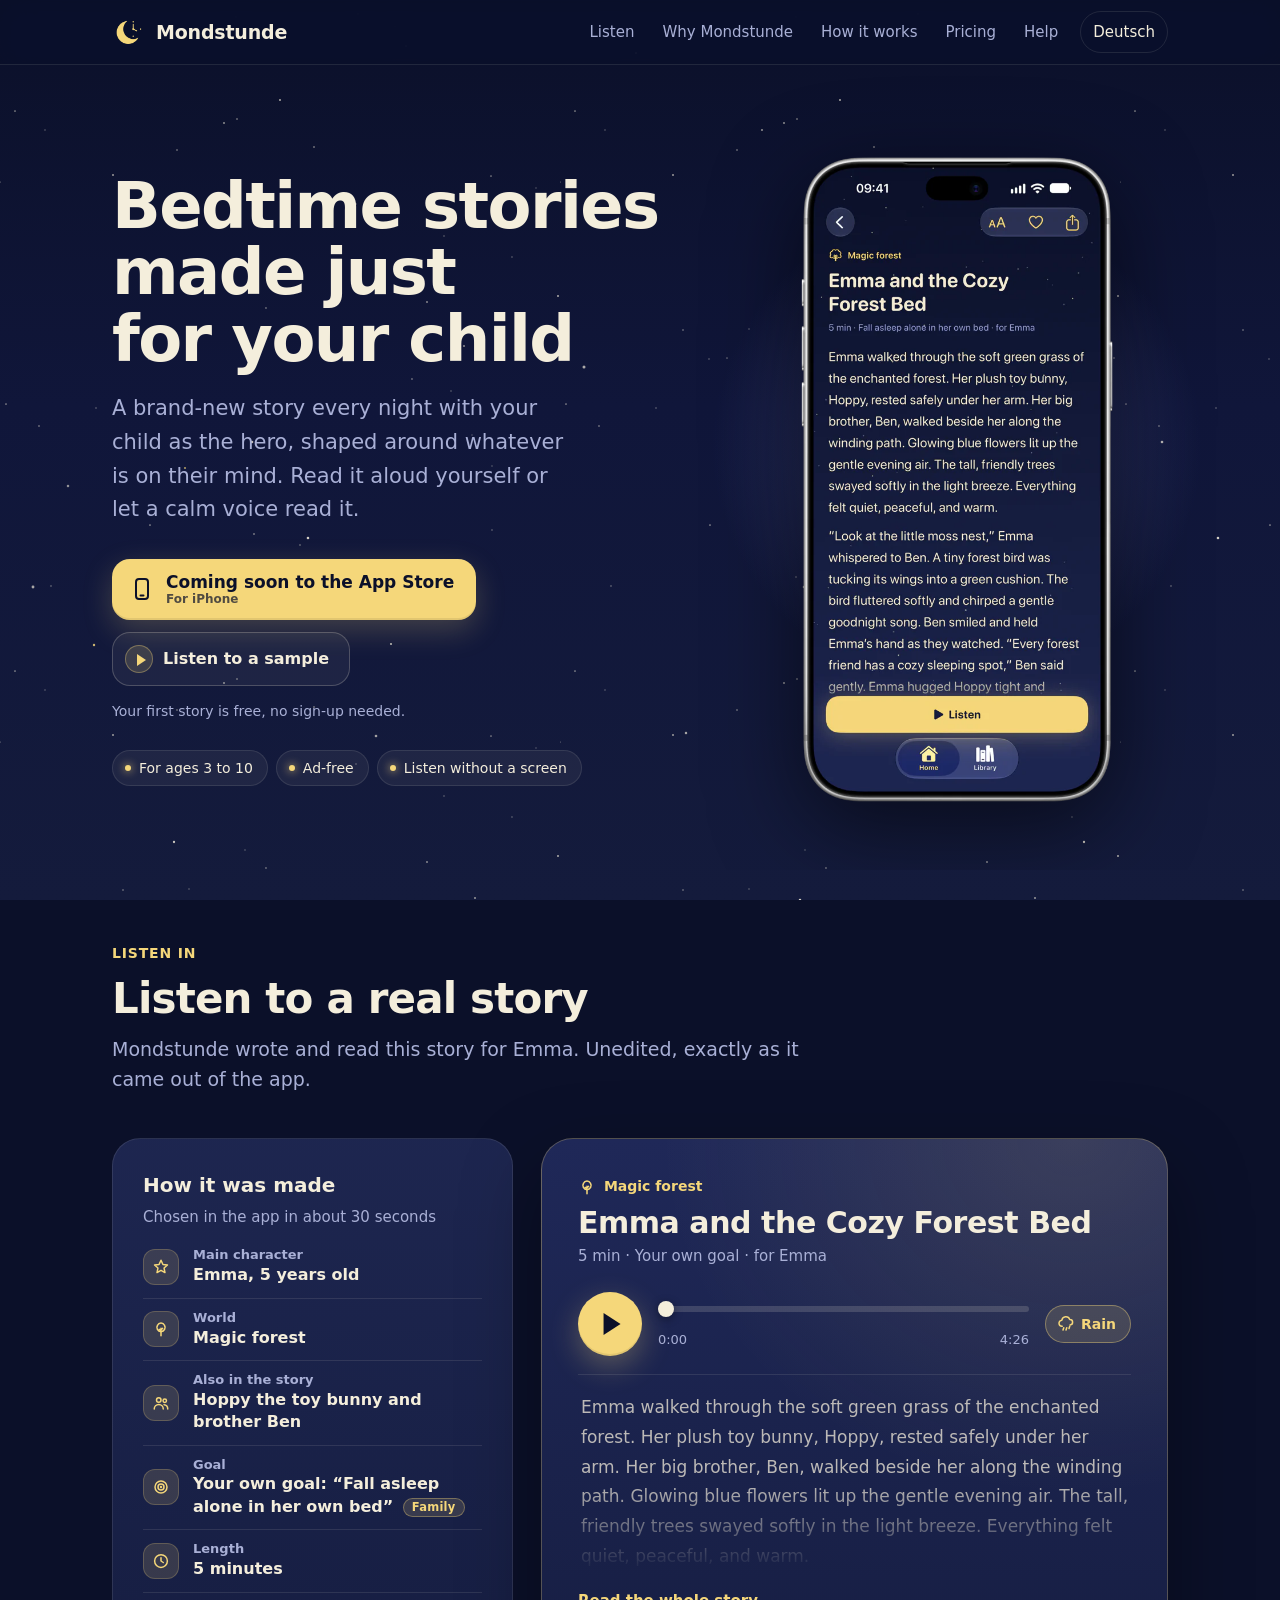
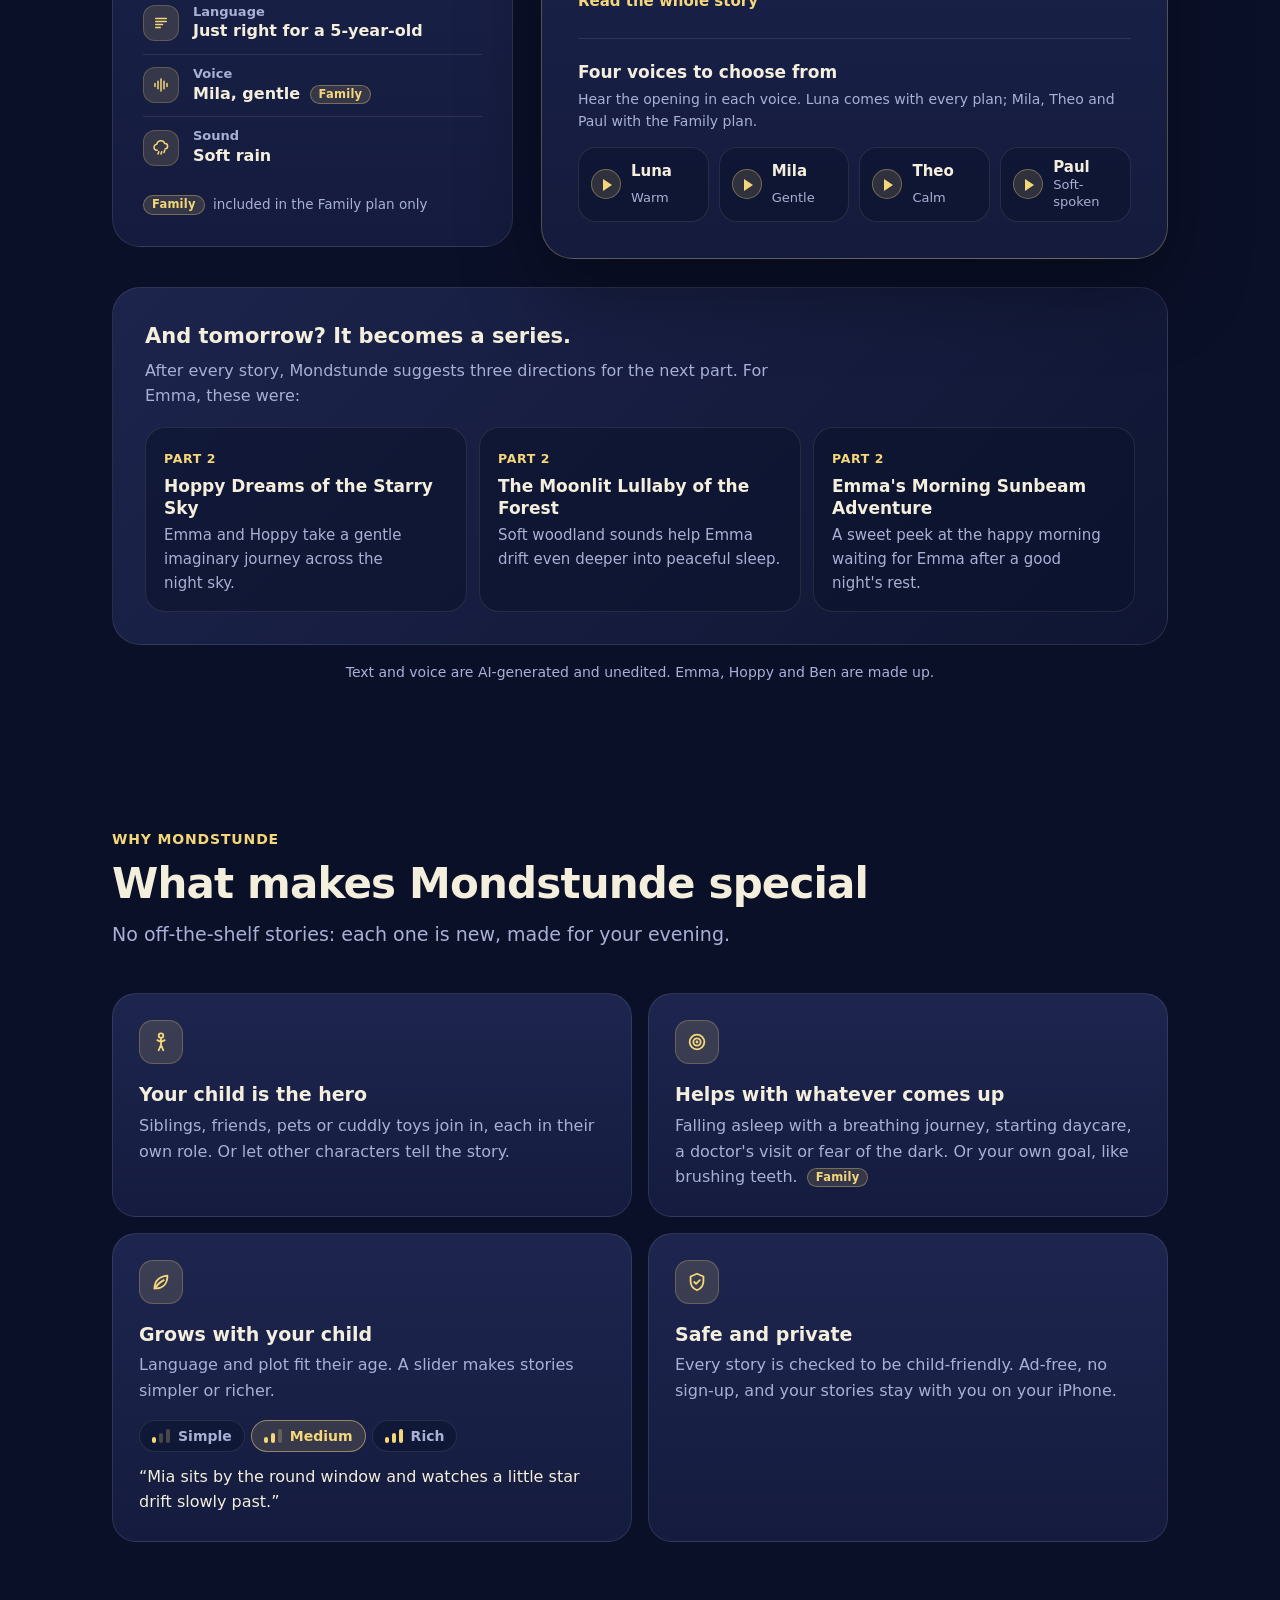
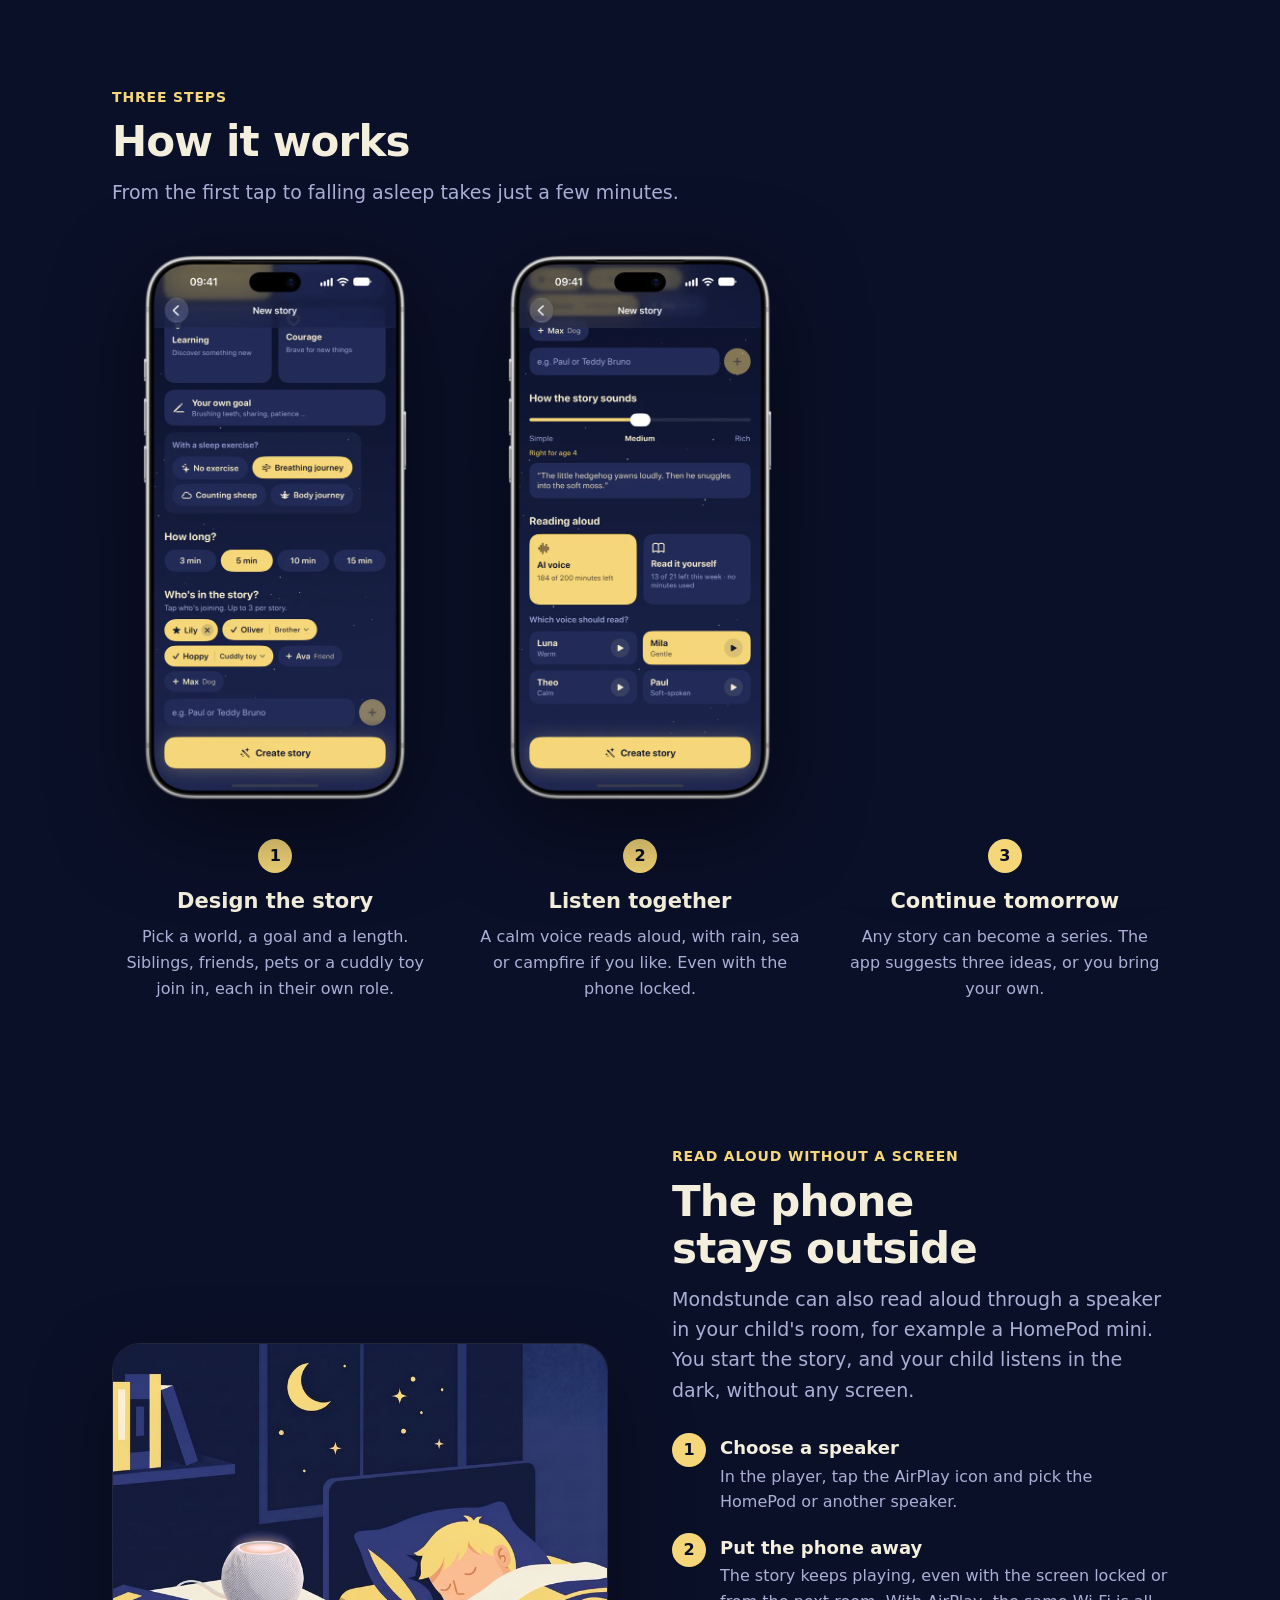
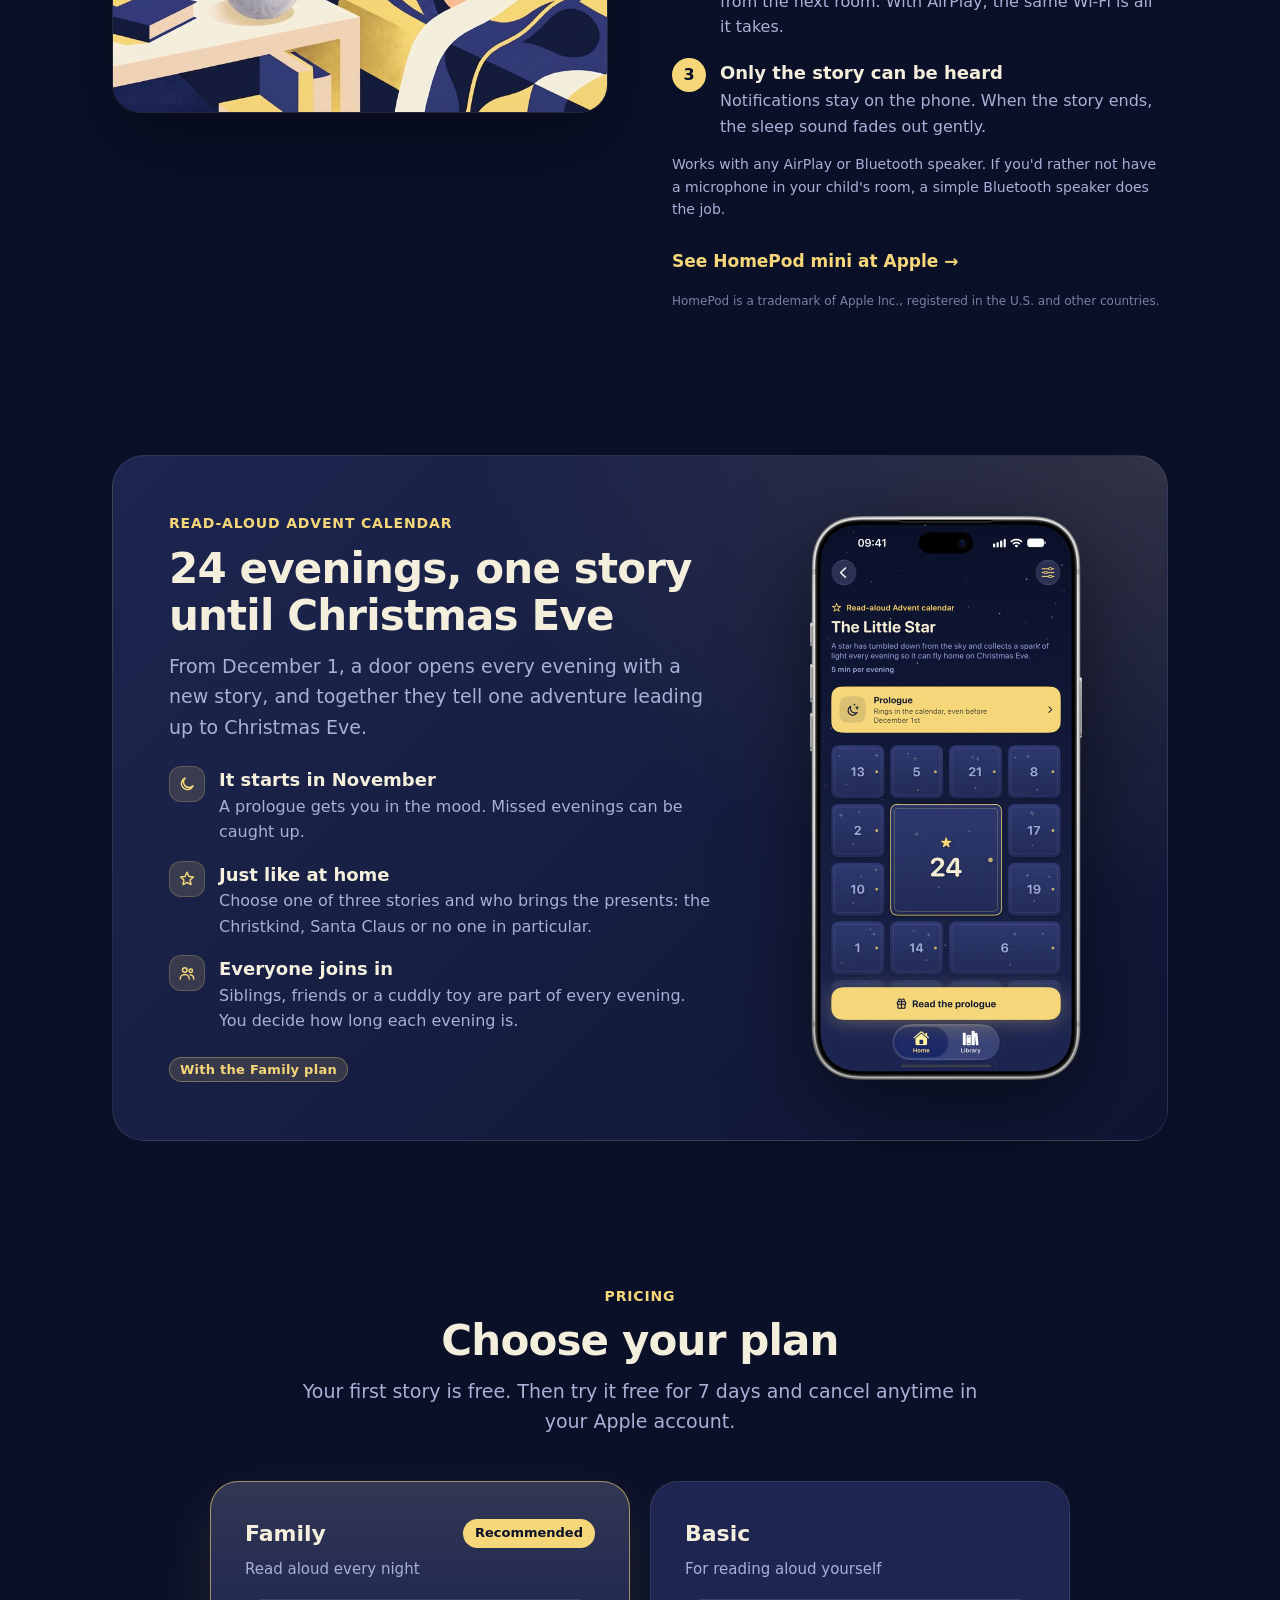
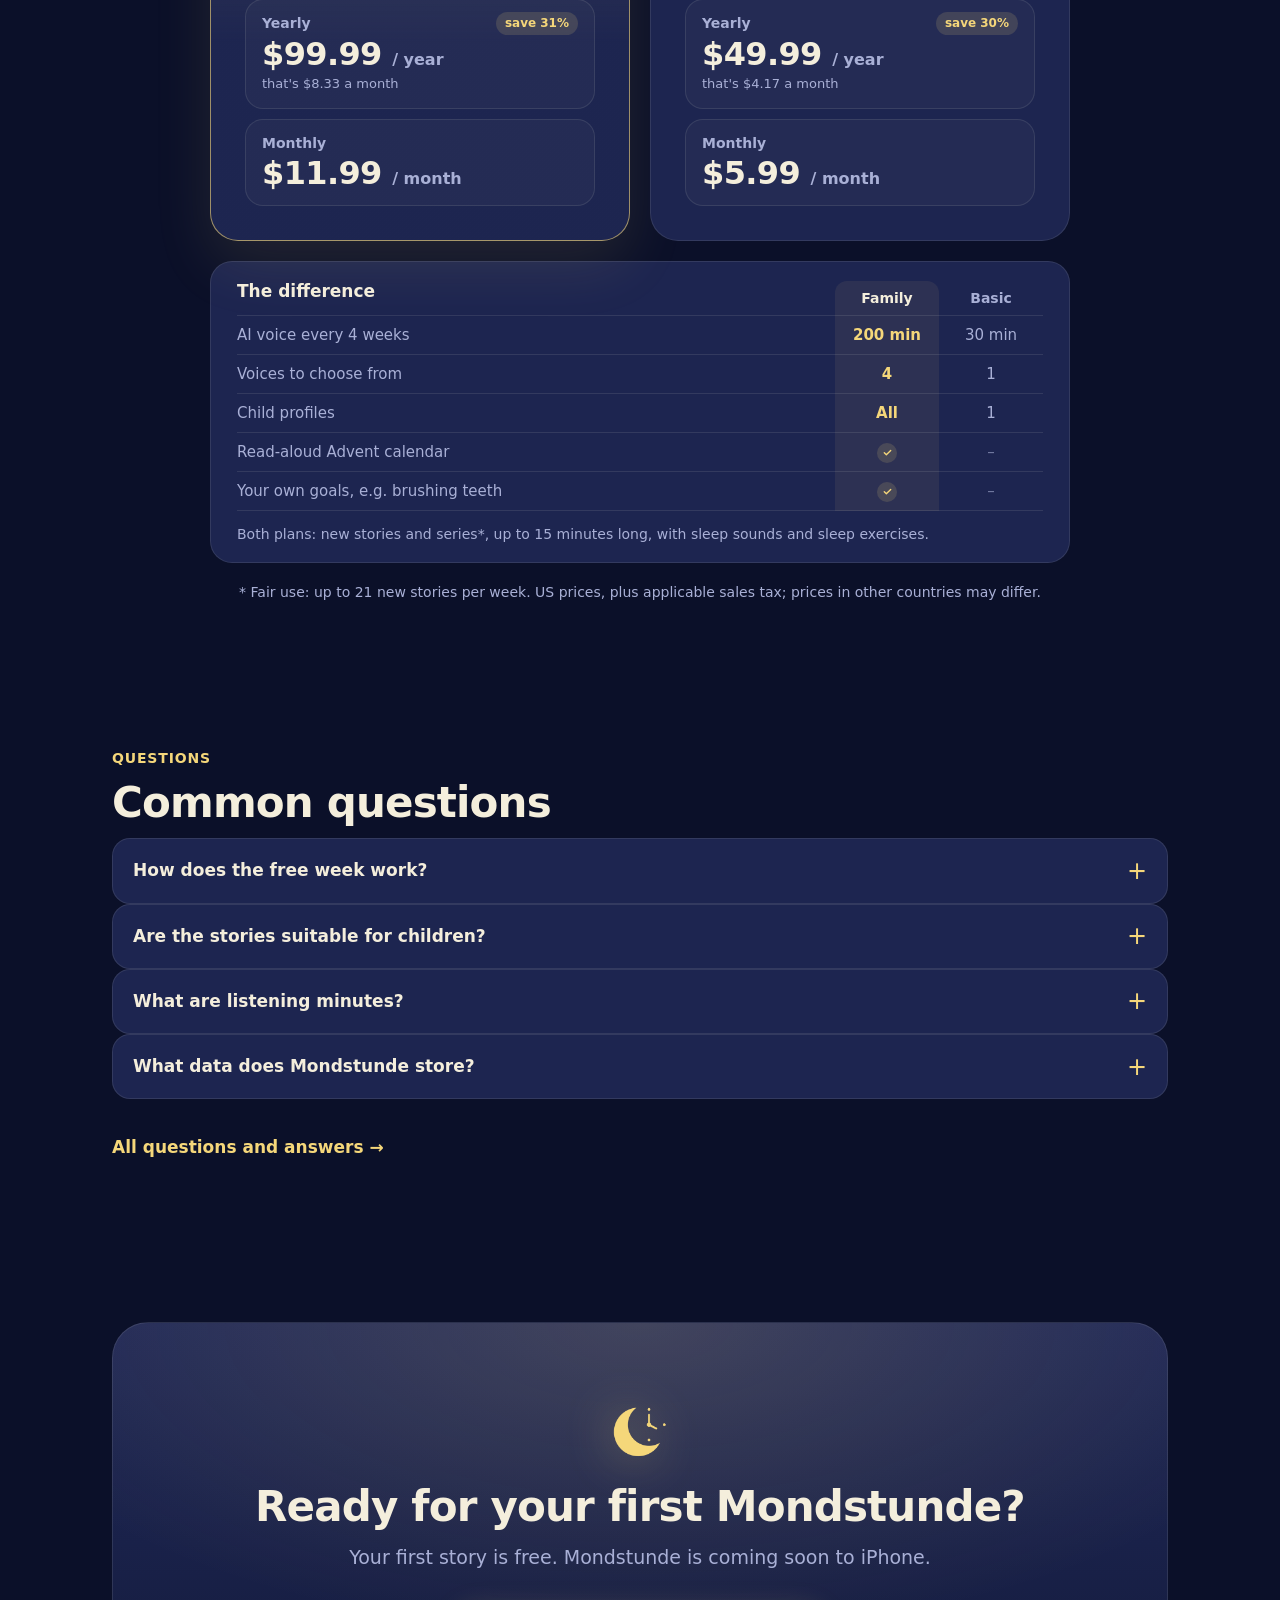
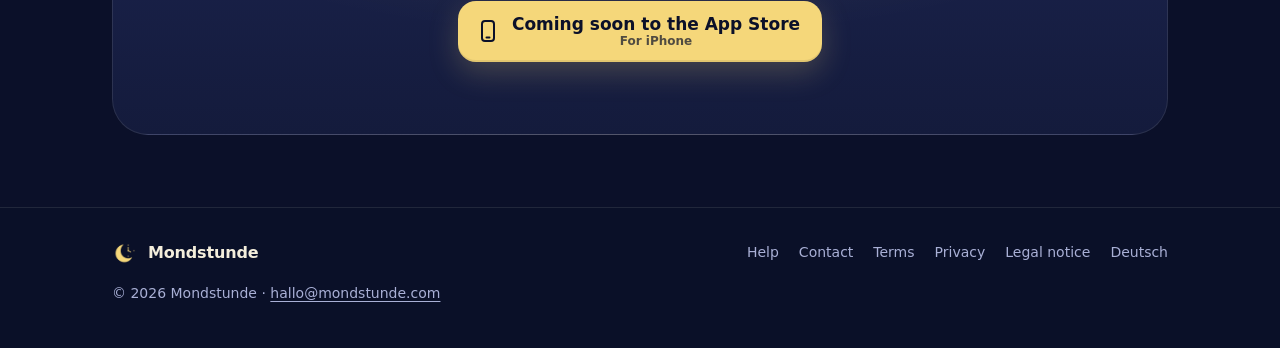
==== commit 97357ee2: "Hörprobe: gesprochenes Wort leuchtet golden mit, Absätze beginnen genau beim ersten Wort Co-Authored" ====
--- a/index.html
+++ b/index.html
@@ -44,7 +44,7 @@
 <link rel="alternate" hreflang="x-default" href="https://mondstunde.com/en/">
 <link rel="icon" href="/assets/favicon.png" type="image/png">
 <link rel="apple-touch-icon" href="/assets/icon-180.png">
-<link rel="stylesheet" href="/assets/site.css?v=551f626f">
+<link rel="stylesheet" href="/assets/site.css?v=c92192a4">
 </head>
 <body>
 <header class="top">
@@ -99,7 +99,7 @@
         </div>
         <button type="button" class="rain-toggle" aria-pressed="true" aria-label="Regengeräusch an"><span class="ricon" aria-hidden="true"><svg viewBox="0 0 24 24" fill="none" stroke="currentColor" stroke-width="2" stroke-linecap="round" stroke-linejoin="round"><path d="M7 15a4 4 0 0 1-.6-8A5.5 5.5 0 0 1 17 6a3.6 3.6 0 0 1 .4 7.2"/><path d="M9 17l-1 3M13 17l-1 3M17 15l-1 3"/></svg></span><span>Regen</span></button>
       </div>
-      <div class="story-text collapsed" lang="de"><p data-start="0">Am Rand vom Zauberwald ging langsam die Sonne unter. Der Himmel leuchtete in warmen Farben wie eine saftige Aprikose. Über den Moosbäumen flogen kleine Glühwürmchen und machten sanftes Licht. Mia stand am Fenster und sah den funkelnden Lichtern zu. Heute war ein ganz besonderer Abend für das Mädchen. Mia wollte nämlich heute ganz allein in ihrem eigenen Bett schlafen.</p><p data-start="26.8" class="later">Ihr kleiner Bruder Ben kam mit nackten Füßen ins Zimmer getappt. Er hielt sein liebstes Holzauto fest in der Hand. „Schau mal, Mia, die Eichhörnchen schlafen auch schon“, sagte Ben leise. Draußen kuschelten sich die kleinen Waldtiere in ihre weichen Nester aus Moos. Mia nickte und spürte ein winziges Kribbeln im Bauch. Allein einzuschlafen fühlte sich noch ein wenig ungewohnt an.</p><p data-start="54.46" class="later">Zum Glück war Kuschelhase Hoppel immer an Mias Seite. Hoppel hatte samtig weiche Schlappohren und ein Näschen aus rosa Stoff. Mia nahm den Hasen fest in den Arm und drückte ihn. „Keine Sorge, Hoppel, ich passe heute Nacht auf dich auf“, flüsterte sie. Hoppel schaute sie mit seinen lieben Knopfaugen an. Mit dem weichen Hasen im Arm fühlte sich Mia schon viel mutiger.</p><p data-start="81.11" class="later">Bruder Ben kletterte kurz zu Mia auf die dicke Matratze. Sie bauten zusammen eine richtige kleine Kuschelhöhle aus Kissen. Die Decke war so blau wie der Abendhimmel im Zauberwald. „Hier ist es richtig gemütlich und warm“, sagte Ben und gähnte herzhaft. Auch die kleinen Waldelfen draußen deckten sich nun mit großen Blütenblättern zu. Alles bereitete sich auf eine ruhige, friedliche Nacht vor.</p><p data-start="109.65" class="later">Mama kam herein und gab beiden Kindern einen warmen Gute-Nacht-Kuss. Ben winkte noch einmal fröhlich und tapste dann in sein eigenes Zimmer. Nun war Mia ganz allein in ihrem gemütlichen Bett. Ein leiser, sanfter Wind wehte durch das angekippte Fenster. Der Wind roch wunderbar nach frischen Tannennadeln und süßen Waldbeeren. Das Bett fühlte sich wie eine schützende Wolke an.</p><p data-start="137.78" class="later">Mia legte Kuschelhase Hoppel direkt neben ihr weiches Kissen. Hoppel kuschelte sein Näschen an Mias Wange. „Siehst du, wir zwei schaffen das ganz wunderbar“, sagte Mia stolz. Sie zog die warme Bettdecke bis an ihr Kinn heran. In ihrem Bauch war das Kribbeln nun ganz verschwunden. Stattdessen fühlte Mia sich sicher, geborgen und rundherum zufrieden in ihrem eigenen Zauberbett.</p><p data-start="167.07" class="later">Draußen im Zauberwald begannen die silbernen Sterne zu funkeln. Die Glühwürmchen tanzten ihren letzten, ruhigen Abendtanz über den Moossteinen. Eine kleine Nachteule rief leise und friedlich durch die Wipfel der Bäume. Alles war still und wohlbehütet. Mia spürte, wie ihre Augenlider langsam immer schwerer wurden. Jeder Atemzug fühlte sich ruhig und tief an.</p><p data-start="194.89" class="later">Mia strich noch einmal über Hoppels weiches Hasenfell. Der Hase schlief bestimmt schon tief und träumte von saftigen Kleeblättern. Mia lächelte im Dunkeln und kuschelte sich noch ein Stück tiefer ein. Allein im eigenen Bett zu schlafen war wirklich herrlich und gar nicht schwer. Ein warmes, behagliches Gefühl breitete sich von ihren Zehen bis in ihre Haarspitzen aus.</p><p data-start="223.49" class="later">Die Sterne am Himmel leuchteten wie kleine Nachtlichter für das tapfere Mädchen. Mia schloss nun ganz ruhig ihre Augen. Die Geräusche des Zauberwaldes wiegten sie sanft in den Schlaf. Ben schlief tief nebenan, und Hoppel lag fest in Mias Arm. Mia atmete noch einmal ganz ruhig ein und aus. Sie glitt hinüber in einen wunderschönen Traum voller bunter Waldelfen.</p></div>
+      <div class="story-text collapsed" lang="de"><p data-start="0.33" data-words="0.33 0.66 0.96 1.32 2.01 2.33 2.64 3 3.18 3.96 4.62 4.86 5.58 5.82 6.3 6.66 7.32 7.5 8.03 9.85 10.14 10.32 11.01 11.76 12.06 12.96 13.38 13.68 14.4 15.62 16.07 16.44 16.68 16.98 17.52 17.76 18 18.62 19.02 20.24 21 21.31 21.42 21.72 22.26 22.5 22.8 22.92 23.97 24.66 24.96 25.26 25.81 26.22 27.09 27.3 27.54 27.84 28.2">Am Rand vom Zauberwald ging langsam die Sonne unter. Der Himmel leuchtete in warmen Farben wie eine saftige Aprikose. Über den Moosbäumen flogen kleine Glühwürmchen und machten sanftes Licht. Mia stand am Fenster und sah den funkelnden Lichtern zu. Heute war ein ganz besonderer Abend für das Mädchen. Mia wollte nämlich heute ganz allein in ihrem eigenen Bett schlafen.</p><p data-start="29.9" data-words="29.9 30.18 30.48 30.84 31.54 31.86 32.1 32.57 32.93 33.18 33.36 34.66 34.92 35.15 35.46 35.88 36.6 36.9 37.14 37.25 38.16 38.82 39.11 39.65 39.84 40.5 40.83 41.16 41.94 42.18 42.48 43.78 44.22 45.24 45.44 45.6 45.84 46.5 46.74 46.92 47.34 47.82 48.06 49.63 50.04 50.58 51.1 51.48 51.72 52.2 52.8 52.92 54.06 54.6 55.74 55.98 56.28 56.46 56.64 56.91 57.48" class="later">Ihr kleiner Bruder Ben kam mit nackten Füßen ins Zimmer getappt. Er hielt sein liebstes Holzauto fest in der Hand. „Schau mal, Mia, die Eichhörnchen schlafen auch schon“, sagte Ben leise. Draußen kuschelten sich die kleinen Waldtiere in ihre weichen Nester aus Moos. Mia nickte und spürte ein winziges Kribbeln im Bauch. Allein einzuschlafen fühlte sich noch ein wenig ungewohnt an.</p><p data-start="58.84" data-words="58.84 59.15 59.34 59.64 60.3 60.84 61.08 61.32 61.62 62.64 63.12 63.36 63.96 64.31 64.98 65.45 65.64 66.12 66.36 66.68 68.1 68.51 68.81 69 69.39 69.72 69.99 70.08 70.31 70.8 71.22 72.19 72.54 73.02 73.56 73.73 73.98 74.22 74.45 74.64 74.81 75.36 75.96 76.84 77.34 77.7 77.88 78.06 78.23 78.48 79.26 79.92 80.7 80.81 81.18 81.48 81.78 82.02 82.56 82.8 83.1 83.34 83.58" class="later">Zum Glück war Kuschelhase Hoppel immer an Mias Seite. Hoppel hatte samtig weiche Schlappohren und ein Näschen aus rosa Stoff. Mia nahm den Hasen fest in den Arm und drückte ihn. „Keine Sorge, Hoppel, ich passe heute Nacht auf dich auf“, flüsterte sie. Hoppel schaute sie mit seinen lieben Knopfaugen an. Mit dem weichen Hasen im Arm fühlte sich Mia schon viel mutiger.</p><p data-start="85.21" data-words="85.21 85.44 85.8 86.4 86.65 86.88 87.06 87.3 87.42 87.6 88.86 89.04 89.46 89.76 90.06 90.48 90.81 91.62 91.83 92.86 93.06 93.3 93.6 93.78 94.02 94.27 94.44 94.98 95.22 97.01 97.32 97.62 97.74 98.09 98.7 98.88 99.63 99.76 100.08 100.56 100.98 102.19 102.47 102.6 102.84 103.56 104.06 104.58 104.76 105.01 105.12 105.36 106.26 107.1 107.49 108.12 108.62 108.84 109.08 109.86 110.34 110.58" class="later">Bruder Ben kletterte kurz zu Mia auf die dicke Matratze. Sie bauten zusammen eine richtige kleine Kuschelhöhle aus Kissen. Die Decke war so blau wie der Abendhimmel im Zauberwald. „Hier ist es richtig gemütlich und warm“, sagte Ben und gähnte herzhaft. Auch die kleinen Waldelfen draußen deckten sich nun mit großen Blütenblättern zu. Alles bereitete sich auf eine ruhige, friedliche Nacht vor.</p><p data-start="111.8" data-words="111.8 112.21 112.58 112.98 113.4 113.64 113.94 114.24 114.66 115.2 116.64 116.88 117.42 117.6 117.81 118.31 118.74 119.22 119.4 119.58 119.81 120.24 121.29 121.68 121.92 122.16 122.46 122.81 123.06 123.18 123.78 124.74 125.04 125.7 126.06 126.62 127.07 127.2 127.38 128.03 129.09 129.3 129.57 130.13 130.74 130.97 131.22 132.27 132.47 132.9 134.16 134.4 134.73 135.24 135.47 135.66 135.84 136.38 136.74" class="later">Mama kam herein und gab beiden Kindern einen warmen Gute-Nacht-Kuss. Ben winkte noch einmal fröhlich und tapste dann in sein eigenes Zimmer. Nun war Mia ganz allein in ihrem gemütlichen Bett. Ein leiser, sanfter Wind wehte durch das angekippte Fenster. Der Wind roch wunderbar nach frischen Tannennadeln und süßen Waldbeeren. Das Bett fühlte sich wie eine schützende Wolke an.</p><p data-start="138.05" data-words="138.05 138.53 138.89 139.62 140.16 140.6 141 141.24 141.66 142.96 143.46 143.94 144.24 144.66 144.84 145.19 146.58 147 147.61 147.91 148.19 148.56 148.86 149.11 150.36 150.6 151.02 152.46 153.3 153.6 153.84 154.13 154.68 154.97 155.21 155.34 155.58 157.13 157.38 157.56 157.91 158.23 158.28 158.81 159 159.3 160.78 161.42 162.12 162.53 162.84 163.68 164.1 164.88 165.48 165.96 166.32 166.56 166.92" class="later">Mia legte Kuschelhase Hoppel direkt neben ihr weiches Kissen. Hoppel kuschelte sein Näschen an Mias Wange. „Siehst du, wir zwei schaffen das ganz wunderbar“, sagte Mia stolz. Sie zog die warme Bettdecke bis an ihr Kinn heran. In ihrem Bauch war das Kribbeln nun ganz verschwunden. Stattdessen fühlte Mia sich sicher, geborgen und rundherum zufrieden in ihrem eigenen Zauberbett.</p><p data-start="168.94" data-words="168.94 169.98 170.4 171.07 171.84 172.02 172.53 173.04 173.28 174.36 174.6 175.32 175.98 176.43 176.76 177.43 178.27 178.56 178.68 179.94 180.72 181.02 181.8 182.1 182.52 182.88 183.42 183.66 183.78 184.2 184.38 185.58 186.36 186.64 186.96 187.32 189.18 189.54 190.44 190.62 190.86 191.4 191.82 192.24 192.84 193.97 194.29 195.12 195.72 196.02 196.38 196.8 197.13" class="later">Draußen im Zauberwald begannen die silbernen Sterne zu funkeln. Die Glühwürmchen tanzten ihren letzten, ruhigen Abendtanz über den Moossteinen. Eine kleine Nachteule rief leise und friedlich durch die Wipfel der Bäume. Alles war still und wohlbehütet. Mia spürte, wie ihre Augenlider langsam immer schwerer wurden. Jeder Atemzug fühlte sich ruhig und tief an.</p><p data-start="198.2" data-words="198.2 198.54 198.9 199.14 199.38 199.74 200.16 200.64 202 202.2 202.5 202.94 203.16 203.46 203.76 204.06 204.54 204.72 205.2 206.83 207.12 207.66 207.84 208.32 208.8 209.28 209.52 209.76 210.02 210.18 210.66 211.38 212.46 212.7 212.88 213.24 213.54 214.38 214.68 214.86 215.84 216.06 216.24 216.42 217.39 217.68 218.4 219 219.42 220.5 220.68 220.92 221.16 221.66 222.24 222.42 222.6 223.32" class="later">Mia strich noch einmal über Hoppels weiches Hasenfell. Der Hase schlief bestimmt schon tief und träumte von saftigen Kleeblättern. Mia lächelte im Dunkeln und kuschelte sich noch ein Stück tiefer ein. Allein im eigenen Bett zu schlafen war wirklich herrlich und gar nicht schwer. Ein warmes, behagliches Gefühl breitete sich von ihren Zehen bis in ihre Haarspitzen aus.</p><p data-start="224.47" data-words="224.47 224.7 225.12 225.3 225.54 226.38 226.62 226.92 227.66 227.86 227.94 228.48 229.82 230.04 230.7 230.94 231.19 231.42 231.84 232.92 233.16 233.63 233.82 234.66 235.44 235.62 236.04 236.22 236.4 237.56 237.78 238.26 238.5 239.11 239.76 240.21 240.48 240.78 241.02 241.38 242.29 242.74 243.36 243.54 243.79 244.2 244.5 245.04 245.34 246.17 246.36 246.66 247.16 247.74 247.98 248.7 249.43 249.81 250.21" class="later">Die Sterne am Himmel leuchteten wie kleine Nachtlichter für das tapfere Mädchen. Mia schloss nun ganz ruhig ihre Augen. Die Geräusche des Zauberwaldes wiegten sie sanft in den Schlaf. Ben schlief tief nebenan, und Hoppel lag fest in Mias Arm. Mia atmete noch einmal ganz ruhig ein und aus. Sie glitt hinüber in einen wunderschönen Traum voller bunter Waldelfen.</p></div>
       <button type="button" class="more-toggle" aria-expanded="false">Ganze Geschichte lesen</button>
       <div class="voices">
         <p class="voices-h">Vier Stimmen zur Auswahl</p>
@@ -116,7 +116,7 @@
   </div>
   <p class="honest">Text und Stimme sind KI-generiert und unbearbeitet. Mia, Hoppel und Ben sind ausgedacht.</p>
 </section>
-<script src="/assets/sample.js?v=a79c2566" defer></script>
+<script src="/assets/sample.js?v=4bd9b4ba" defer></script>
 
 
 <section id="vorteile" class="wrap block">
--- a/assets/site.css
+++ b/assets/site.css
@@ -341,6 +341,10 @@
 }
 .story-text p:hover { color: rgba(244, 238, 220, 0.9); }
 .story-text p.reading { color: var(--cream); border-left-color: var(--gold); }
+/* Wort-Markierung beim Vorlesen: das gesprochene Wort leuchtet kurz golden auf und klingt sanft wieder ab. */
+.story-text .w { transition: color .8s ease-out, text-shadow .8s ease-out; }
+.story-text .w.now { color: var(--gold); text-shadow: 0 0 14px rgba(245, 215, 122, 0.35); transition-duration: .12s; }
+@media (prefers-reduced-motion: reduce) { .story-text .w, .story-text .w.now { transition: none; text-shadow: none; } }
 .story-text.collapsed { -webkit-mask-image: linear-gradient(180deg, #000 55%, transparent); mask-image: linear-gradient(180deg, #000 55%, transparent); }
 .story-text.collapsed .later { display: none; }
 .more-toggle { font: 700 15px/1.2 var(--font); color: var(--gold); background: none; border: 0; padding: 6px 0; cursor: pointer; }
